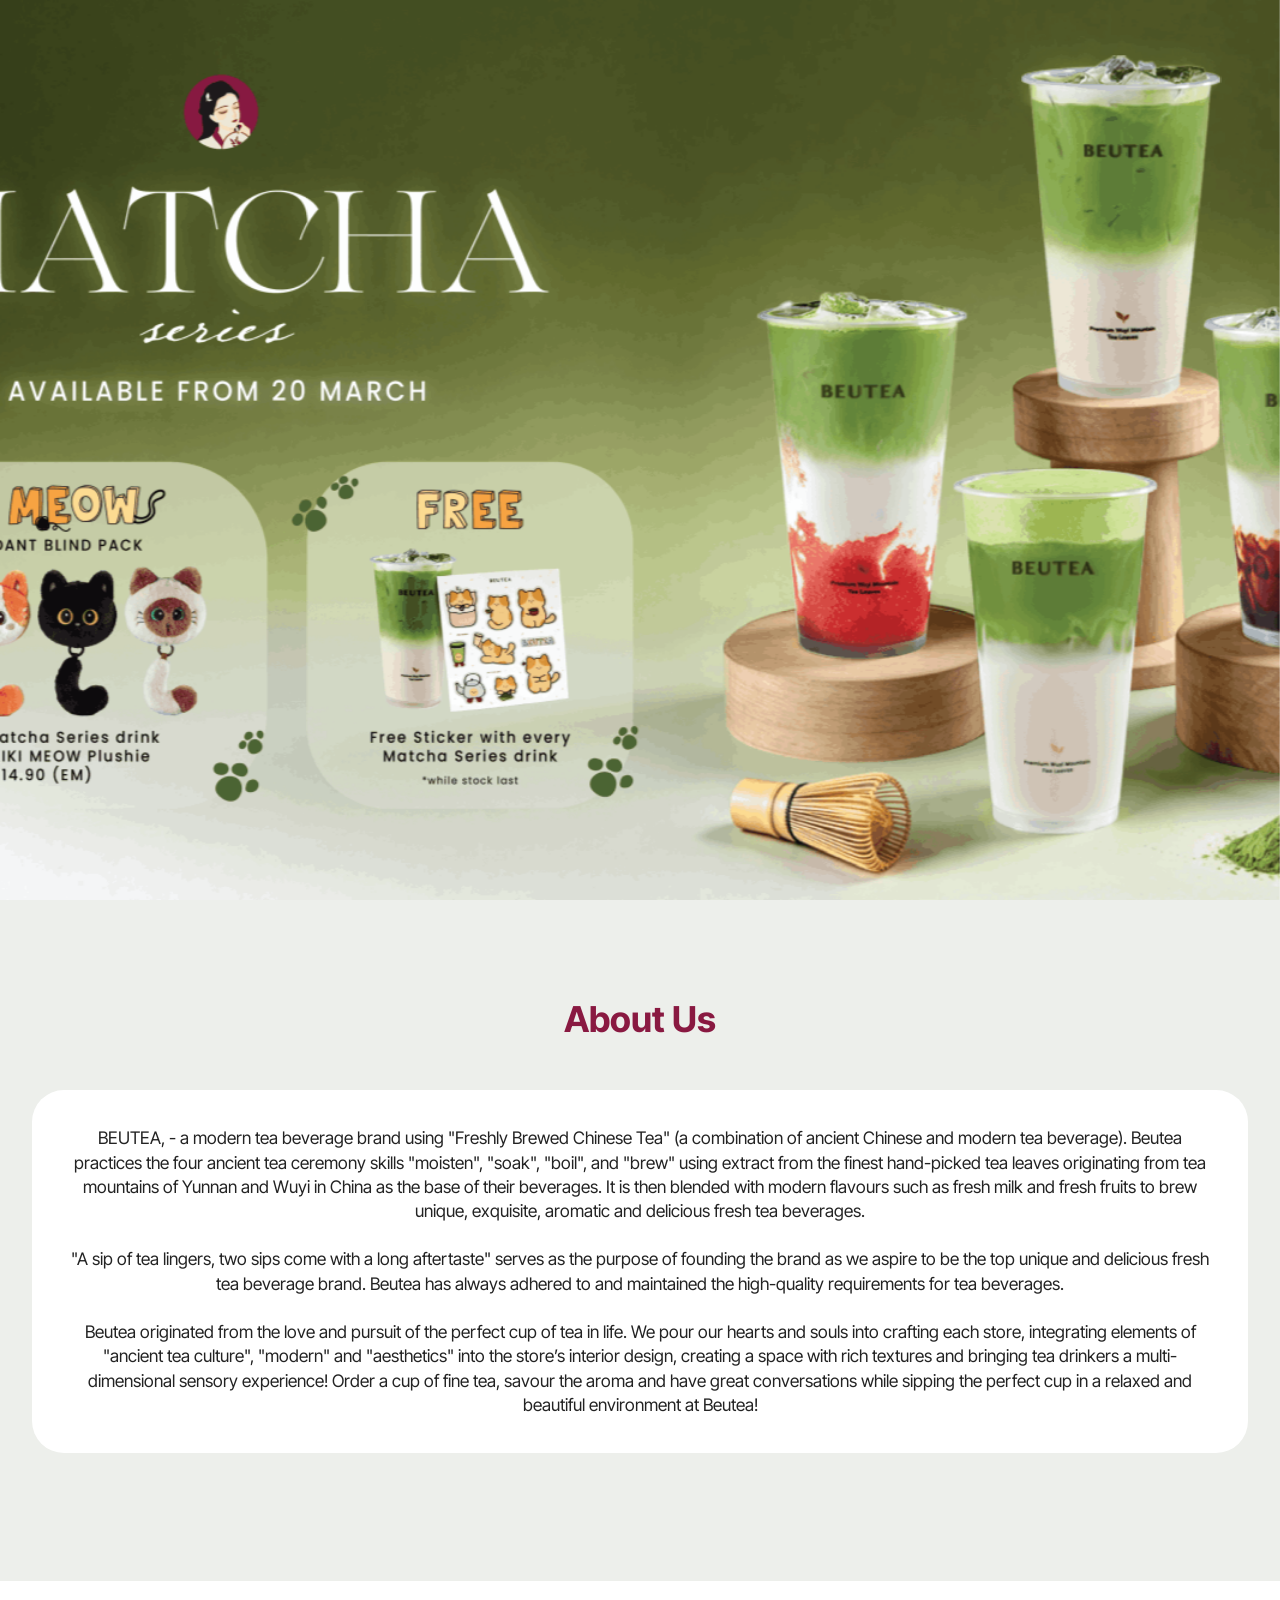
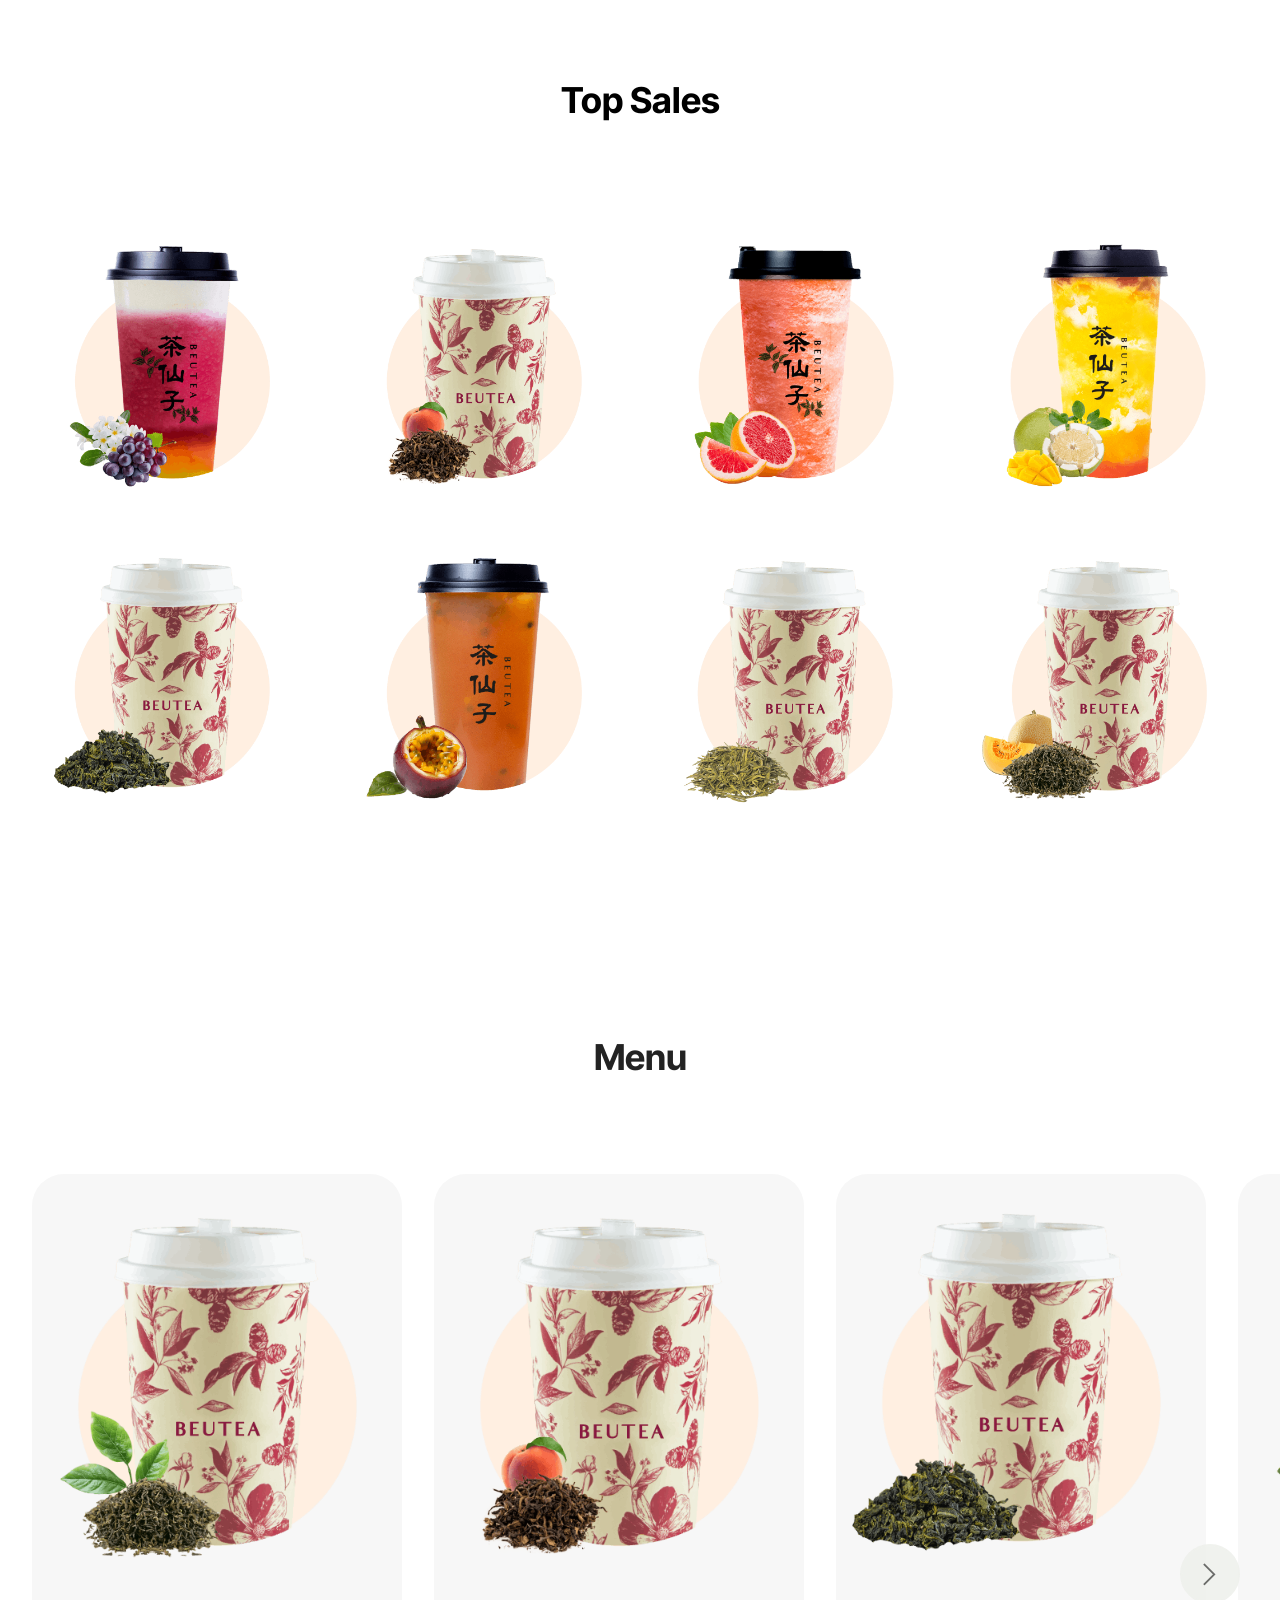
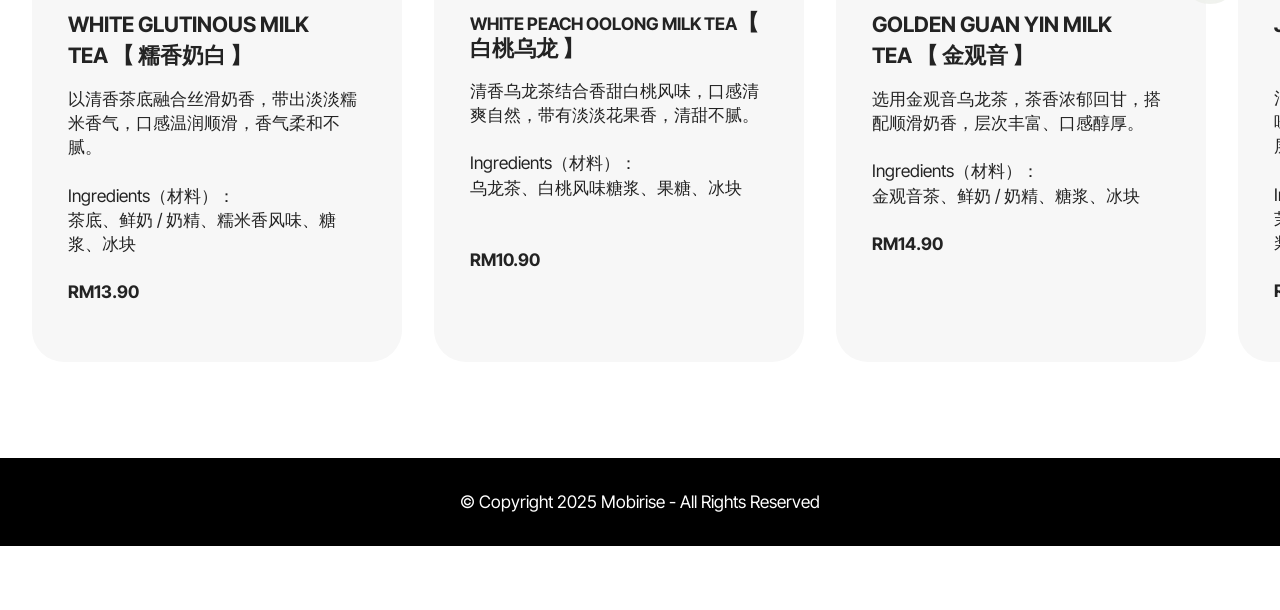
==== index.html @ d4582043 "create github pages" ====
<!DOCTYPE html>
<html  >
<head>
  <!-- Site made with Mobirise Website Builder v6.1.12, https://mobirise.com -->
  <meta charset="UTF-8">
  <meta http-equiv="X-UA-Compatible" content="IE=edge">
  <meta name="generator" content="Mobirise v6.1.12, mobirise.com">
  <meta name="viewport" content="width=device-width, initial-scale=1, minimum-scale=1">
  <link rel="shortcut icon" href="assets/images/logo5.png" type="image/x-icon">
  <meta name="description" content="">
  
  
  <title>About Us | Buetea Website</title>
  <link rel="stylesheet" href="assets/web/assets/mobirise-icons2/mobirise2.css">
  <link rel="stylesheet" href="assets/bootstrap/css/bootstrap.min.css">
  <link rel="stylesheet" href="assets/parallax/jarallax.css">
  <link rel="stylesheet" href="assets/animatecss/animate.css">
  <link rel="stylesheet" href="assets/theme/css/style.css">
  <link rel="preload" href="https://fonts.googleapis.com/css?family=Inter+Tight:100,200,300,400,500,600,700,800,900,100i,200i,300i,400i,500i,600i,700i,800i,900i&display=swap" as="style" onload="this.onload=null;this.rel='stylesheet'">
  <noscript><link rel="stylesheet" href="https://fonts.googleapis.com/css?family=Inter+Tight:100,200,300,400,500,600,700,800,900,100i,200i,300i,400i,500i,600i,700i,800i,900i&display=swap"></noscript>
  <link rel="preload" href="https://fonts.googleapis.com/css?family=Fjalla+One:400&display=swap" as="style" onload="this.onload=null;this.rel='stylesheet'">
  <noscript><link rel="stylesheet" href="https://fonts.googleapis.com/css?family=Fjalla+One:400&display=swap"></noscript>
  <link rel="preload" href="https://fonts.googleapis.com/css?family=Kalam:300,400,700&display=swap" as="style" onload="this.onload=null;this.rel='stylesheet'">
  <noscript><link rel="stylesheet" href="https://fonts.googleapis.com/css?family=Kalam:300,400,700&display=swap"></noscript>
  <link rel="preload" as="style" href="assets/mobirise/css/mbr-additional.css?v=HyM6ki"><link rel="stylesheet" href="assets/mobirise/css/mbr-additional.css?v=HyM6ki" type="text/css">

  
  
  
</head>
<body>
  
  <section data-bs-version="5.1" class="header16 cid-vg4WprtiuM mbr-fullscreen mbr-parallax-background" id="header17-2h">
  
  
  <div class="container-fluid">
    <div class="row">
      <div class="content-wrap col-12 col-md-12">
        
        
        
        
      </div>
    </div>
  </div>
</section>

<section data-bs-version="5.1" class="features5 cid-vg55JvuEtI" id="features05-2m">
  

  
  
  <div class="container">
    <div class="row mb-5 justify-content-center">
      <div class="col-12 content-head">
        <h3 class="mbr-section-title mbr-fonts-style align-center mb-0 display-2">
          <strong>About Us</strong></h3>
        
      </div>
    </div>
    <div class="row">
      
      
      <div class="item features-without-image col-12 col-md-6 col-lg-12 item-mb active">
        <div class="item-wrapper">
          <div class="card-box align-left">
            
            
            <p class="card-text mbr-fonts-style display-7">BEUTEA, - a modern tea beverage brand using "Freshly Brewed Chinese Tea" (a combination of ancient Chinese and modern tea beverage). Beutea practices the four ancient tea ceremony skills "moisten", "soak", "boil", and "brew" using extract from the finest hand-picked tea leaves originating from tea mountains of Yunnan and Wuyi in China as the base of their beverages. It is then blended with modern flavours such as fresh milk and fresh fruits to brew unique, exquisite, aromatic and delicious fresh tea beverages.<br>
<br>"A sip of tea lingers, two sips come with a long aftertaste" serves as the purpose of founding the brand as we aspire to be the top unique and delicious fresh tea beverage brand. Beutea has always adhered to and maintained the high-quality requirements for tea beverages.<br>
<br>Beutea originated from the love and pursuit of the perfect cup of tea in life. We pour our hearts and souls into crafting each store, integrating elements of "ancient tea culture", "modern" and "aesthetics" into the store’s interior design, creating a space with rich textures and bringing tea drinkers a multi-dimensional sensory experience! Order a cup of fine tea, savour the aroma and have great conversations while sipping the perfect cup in a relaxed and beautiful environment at Beutea!</p>

            
          </div>
        </div>
      </div>
    </div>
  </div>
</section>

<section data-bs-version="5.1" class="gallery3 cid-vfZ99VU3E0" id="gallery03-1x">
    
    
    <div class="container-fluid">
      <div class="row justify-content-center">
        <div class="col-12 content-head">
          <div class="mbr-section-head mb-5">
            <h4 class="mbr-section-title mbr-fonts-style align-center mb-0 display-2">
              <strong>Top Sales</strong><br><strong><br></strong></h4>
            
          </div>
        </div>
      </div>
      <div class="row">
        <div class="item features-image col-12 col-md-6 col-lg-3">
          <div class="item-wrapper">
            <div class="item-img">
              <img src="assets/images/buetea20e88c89e88e89e891a1e89084-500x500.png" alt="Mobirise Website Builder" title="" data-slide-to="0" data-bs-slide-to="0">
            </div>
            
          </div>
        </div>
        <div class="item features-image col-12 col-md-6 col-lg-3">
          <div class="item-wrapper">
            <div class="item-img">
              <img src="assets/images/buetea20e799bde6a183e4b98ce9be99-500x500.png" alt="Mobirise Website Builder" title="" data-slide-to="1" data-bs-slide-to="1">
            </div>
            
          </div>
        </div>
        <div class="item features-image col-12 col-md-6 col-lg-3">
          <div class="item-wrapper">
            <div class="item-img">
              <img src="assets/images/buetea20e4ba91e8beb9e7baa2e69f9a-500x500.png" alt="Mobirise Website Builder" title="" data-slide-to="2" data-bs-slide-to="2">
            </div>
            
          </div>
        </div><div class="item features-image col-12 col-md-6 col-lg-3">
          <div class="item-wrapper">
            <div class="item-img">
              <img src="assets/images/beutea20e69da8e69e9de79498e99cb2-500x500.png" alt="Mobirise Website Builder" title="" data-slide-to="3" data-bs-slide-to="3">
            </div>
            
          </div>
        </div>
        <div class="item features-image col-12 col-md-6 col-lg-3">
          <div class="item-wrapper">
            <div class="item-img">
              <img src="assets/images/buetea20e98791e8a782e99fb3-500x500.png" alt="Mobirise Website Builder" title="" data-slide-to="4" data-bs-slide-to="4">
            </div>
            
          </div>
        </div><div class="item features-image col-12 col-md-6 col-lg-3">
          <div class="item-wrapper">
            <div class="item-img">
              <img src="assets/images/beutea20e799bee9a699e9bd90e79c89-500x500.png" alt="Mobirise Website Builder" title="" data-slide-to="5" data-bs-slide-to="5">
            </div>
            
          </div>
        </div><div class="item features-image col-12 col-md-6 col-lg-3">
          <div class="item-wrapper">
            <div class="item-img">
              <img src="assets/images/beutea20e8a5bfe6b996e9be99e4ba95-500x500.png" alt="Mobirise Website Builder" title="" data-slide-to="6" data-bs-slide-to="6">
            </div>
            
          </div>
        </div><div class="item features-image col-12 col-md-6 col-lg-3">
          <div class="item-wrapper">
            <div class="item-img">
              <img src="assets/images/beutea20e89c9ce9a699e799bde6a183-500x500.png" alt="Mobirise Website Builder" title="" data-slide-to="7" data-bs-slide-to="7">
            </div>
            
          </div>
        </div>
      </div>
    </div>
  </section>

<section data-bs-version="5.1" class="features017 mbr-embla cid-vfZcekiTgg" id="features017-20">
	
	
	<div class="position-relative">
		<div class="container-fluid">
			<div class="row justify-content-center">
				<div class="col-12 content-head">
					<div class="mbr-section-head mb-5">
						<h4 class="mbr-section-title mbr-fonts-style align-center mb-0 display-2"><strong>Menu</strong><br><strong><br></strong></h4>
						
					</div>
				</div>
			</div>
		</div>

		<div class="embla" data-skip-snaps="true" data-align="center" data-contain-scroll="trimSnaps" data-auto-play-interval="5" data-draggable="true">
			<div class="embla__viewport container-fluid">
				<div class="embla__container">
					<div class="embla__slide slider-image item active" style="margin-left: 1rem; margin-right: 1rem;">
						<div class="slide-content">
							<div class="item-img">
								<div class="item-wrapper">
									<img src="assets/images/buetea20e7b3afe9a699e5a5b6e799bd-500x500.png" alt="Mobirise Website Builder" title="" data-slide-to="0" data-bs-slide-to="0">
								</div>
							</div>
							<div class="item-content">
								<h5 class="item-title mbr-fonts-style display-5"><strong>WHITE GLUTINOUS MILK TEA&nbsp;</strong><strong style="font-size: 1.4rem;">【 糯香奶白 】</strong></h5>
								
								<p class="mbr-text mbr-fonts-style mt-3 display-7">以清香茶底融合丝滑奶香，带出淡淡糯米香气，口感温润顺滑，香气柔和不腻。<br><br>Ingredients（材料）：<br>茶底、鲜奶 / 奶精、糯米香风味、糖浆、冰块<br><br><strong>RM13.90</strong></p>
							</div>

							
						</div>
					</div><div class="embla__slide slider-image item active" style="margin-left: 1rem; margin-right: 1rem;">
						<div class="slide-content">
							<div class="item-img">
								<div class="item-wrapper">
									<img src="assets/images/buetea20e799bde6a183e4b98ce9be99-500x500.png" alt="Mobirise Website Builder" title="" data-slide-to="1" data-bs-slide-to="1">
								</div>
							</div>
							<div class="item-content">
								<h5 class="item-title mbr-fonts-style display-7"><strong>WHITE PEACH OOLONG MILK TEA</strong><strong style="font-size: 1.4rem;">【 白桃乌龙 】</strong></h5>
								
								<p class="mbr-text mbr-fonts-style mt-3 display-7">清香乌龙茶结合香甜白桃风味，口感清爽自然，带有淡淡花果香，清甜不腻。<br><br>Ingredients（材料）：<br>乌龙茶、白桃风味糖浆、果糖、冰块<br><strong><br></strong><br><strong>RM10.90</strong></p>
							</div>

							
						</div>
					</div><div class="embla__slide slider-image item active" style="margin-left: 1rem; margin-right: 1rem;">
						<div class="slide-content">
							<div class="item-img">
								<div class="item-wrapper">
									<img src="assets/images/buetea20e98791e8a782e99fb3-500x500.png" alt="Mobirise Website Builder" title="" data-slide-to="2" data-bs-slide-to="2">
								</div>
							</div>
							<div class="item-content">
								<h5 class="item-title mbr-fonts-style display-5"><strong>GOLDEN GUAN YIN MILK TEA&nbsp;</strong><strong style="font-size: 1.4rem;">【 金观音 】</strong></h5>
								
								<p class="mbr-text mbr-fonts-style mt-3 display-7">选用金观音乌龙茶，茶香浓郁回甘，搭配顺滑奶香，层次丰富、口感醇厚。<br><br>Ingredients（材料）：<br>金观音茶、鲜奶 / 奶精、糖浆、冰块<br><br><strong>RM14.90</strong><br></p>
							</div>

							
						</div>
					</div>
					<div class="embla__slide slider-image item" style="margin-left: 1rem; margin-right: 1rem;">
						<div class="slide-content">
							<div class="item-img">
								<div class="item-wrapper">
									<img src="assets/images/buetea20e88c89e88e89e891a1e89084-500x500.png" alt="Mobirise Website Builder" title="" data-slide-to="3" data-bs-slide-to="3">
								</div>
							</div>
							<div class="item-content">
								<h5 class="item-title mbr-fonts-style display-5"><strong>JASMINE GRAPE TEA
</strong><div><strong>【 茉莉葡萄 】</strong></div></h5>
								
								<p class="mbr-text mbr-fonts-style mt-3 display-7">清香茉莉花茶为基底，融合鲜甜葡萄风味，花香与果香交织，口感清新多汁，层次轻盈。<br><br>Ingredients（材料）：<br>茉莉花茶、葡萄风味 / 葡萄果肉、糖浆、冰块<br><br><strong>RM17.90</strong></p>
							</div>
							
						</div>
					</div>
					<div class="embla__slide slider-image item" style="margin-left: 1rem; margin-right: 1rem;">
						<div class="slide-content">
							<div class="item-img">
								<div class="item-wrapper">
									<img src="assets/images/buetea20e4ba91e8beb9e7baa2e69f9a-500x500.png" alt="Mobirise Website Builder" title="" data-slide-to="4" data-bs-slide-to="4">
								</div>
							</div>
							<div class="item-content">
								<h5 class="item-title mbr-fonts-style display-5"><strong>FRESH GRAPEFRUIT TEA
</strong><div><strong>【 云边红柚 】</strong></div></h5>
								
								<p class="mbr-text mbr-fonts-style mt-3 display-7">以清爽茶底搭配微酸甘甜的红柚风味，带出自然果香与淡雅茶韵，清新解腻，口感轻盈。<br><br>Ingredients（材料）：<br>茶底、红柚果肉 / 红柚酱、糖浆、冰块<br><br><strong>RM15.90</strong></p>
							</div>
							
						</div>
					</div>
					<div class="embla__slide slider-image item" style="margin-left: 1rem; margin-right: 1rem;">
						<div class="slide-content">
							<div class="item-img">
								<div class="item-wrapper">
									<img src="assets/images/buetea20e6a3aee69e97e6a999e9a699-500x500.png" alt="Mobirise Website Builder" title="" data-slide-to="5" data-bs-slide-to="5">
								</div>
							</div>
							<div class="item-content">
								<h5 class="item-title mbr-fonts-style display-5"><strong>FRESH ORANGE TEA
</strong><div><strong>【 森林撜香 】</strong></div></h5>
								
								<p class="mbr-text mbr-fonts-style mt-3 display-7">清新茶底融入香甜橙子风味，散发自然果香，口感清爽明亮，如置身果香森林般轻快。<br><br>Ingredients（材料）：<br>茶底、橙子风味 / 橙汁、糖浆、冰块<br><br><strong>RM15.90</strong></p>
							</div>
							
						</div>
					</div>
					<div class="embla__slide slider-image item" style="margin-left: 1rem; margin-right: 1rem;">
						<div class="slide-content">
							<div class="item-img">
								<div class="item-wrapper">
									<img src="assets/images/buetea20e88a9de88a9de8a5bfe7939c-500x500.png" alt="Mobirise Website Builder" title="" data-slide-to="6" data-bs-slide-to="6">
								</div>
							</div>
							<div class="item-content">
								<h5 class="item-title mbr-fonts-style display-5"><strong>FRESH WATERMELON TEA
</strong><div><strong>【 芝芝西瓜 】</strong></div></h5>
								
								<p class="mbr-text mbr-fonts-style mt-3 display-7">清甜西瓜果香融合绵密芝士奶盖，咸甜交织，清爽中带丝滑，层次丰富不腻。<br><br>Ingredients（材料）：<br>西瓜果汁、芝士奶盖、糖浆、冰块<br><br><strong>RM15.90</strong></p>
							</div>
							
						</div>
					</div>
					<div class="embla__slide slider-image item" style="margin-left: 1rem; margin-right: 1rem;">
						<div class="slide-content">
							<div class="item-img">
								<div class="item-wrapper">
									<img src="assets/images/buetea20e99baae4b990e88a92e88a92-500x500.png" alt="Mobirise Website Builder" title="" data-slide-to="7" data-bs-slide-to="7">
								</div>
							</div>
							<div class="item-content">
								<h5 class="item-title mbr-fonts-style display-5"><strong>FRESH MANGO MILKSHAKE
</strong><div><strong>【 雪乐芒芒 】</strong></div></h5>
								
								<p class="mbr-text mbr-fonts-style mt-3 display-7">香甜芒果风味搭配细腻冰沙口感，清凉顺滑，带来如雪般轻盈的夏日体验。<br><br>Ingredients（材料）：<br>芒果果泥 / 果汁、冰沙、糖浆<br><br><strong>RM17.90</strong></p>
							</div>
							
						</div>
					</div><div class="embla__slide slider-image item" style="margin-left: 1rem; margin-right: 1rem;">
						<div class="slide-content">
							<div class="item-img">
								<div class="item-wrapper">
									<img src="assets/images/buetea20e88ab1e69e9ce5b1b1efbc88700mlefbc89-500x500.png" alt="Mobirise Website Builder" title="" data-slide-to="8" data-bs-slide-to="8">
								</div>
							</div>
							<div class="item-content">
								<h5 class="item-title mbr-fonts-style display-5"><div><strong>FRESH TROPICAL FRUIT TEA (700ml)</strong></div><div><strong style="font-size: 1.4rem;">【 花果山 (700ml) 】</strong></div></h5>
								
								<p class="mbr-text mbr-fonts-style mt-3 display-7">多种热带水果风味融合，酸甜清爽，果香层层绽放，大杯更满足。<br><br>Ingredients（材料）：<br>综合水果（如橙、凤梨、百香果等）、茶底、糖浆、冰块<br><strong><br>RM16.90</strong></p>
							</div>
							
						</div>
					</div>
					<div class="embla__slide slider-image item" style="margin-left: 1rem; margin-right: 1rem;">
						<div class="slide-content">
							<div class="item-img">
								<div class="item-wrapper">
									<img src="assets/images/buetea20e6b885e7b3a5-500x500.png" alt="Mobirise Website Builder" title="" data-slide-to="9" data-bs-slide-to="9">
								</div>
							</div>
							<div class="item-content">
								<h5 class="item-title mbr-fonts-style display-5"><strong>GLUTINOUS OOLONG COLD BREW
</strong><div><strong>【 清糯 】</strong></div></h5>
								
								<p class="mbr-text mbr-fonts-style mt-3 display-7">淡雅茶香融合柔和糯米香气，口感清爽顺口，温润不腻，简单却耐喝。<br><br>Ingredients（材料）：<br>茶底、糯米香风味、糖浆、冰块<br><br><strong>RM15.90</strong></p>
							</div>
							
						</div>
					</div>
					<div class="embla__slide slider-image item" style="margin-left: 1rem; margin-right: 1rem;">
					<div class="slide-content">
						<div class="item-img">
							<div class="item-wrapper">
								<img src="assets/images/buetea20e98791e8a782e99fb3e88a9de5a3abe5a5b6e79b96-500x500.png" alt="Mobirise Website Builder" title="" data-slide-to="10" data-bs-slide-to="10">
							</div>
						</div>
						<div class="item-content">
							<h5 class="item-title mbr-fonts-style display-5"><strong>GOLDEN GUAN YIN TEA TEA MACCHIATO
</strong><div><strong>【 金观音芝士奶盖 】</strong></div></h5>
							
							<p class="mbr-text mbr-fonts-style mt-3 display-7">金观音茶底散发花香回甘，搭配绵密芝士奶盖，咸香与茶香平衡，层次丰富。<br><br>Ingredients（材料）：<br>金观音茶、芝士奶盖、糖浆、冰块<br><br><strong>RM15.90</strong></p>
						</div>
						
					</div>
					</div><div class="embla__slide slider-image item" style="margin-left: 1rem; margin-right: 1rem;">
					<div class="slide-content">
						<div class="item-img">
							<div class="item-wrapper">
								<img src="assets/images/buetea20e799bde6a183e9a699e88a9de5a3abe5a5b6e79b96-500x500.png" alt="Mobirise Website Builder" title="" data-slide-to="11" data-bs-slide-to="11">
							</div>
						</div>
						<div class="item-content">
							<h5 class="item-title mbr-fonts-style display-5"><strong>WHITE PEACH TEA TEA MACCHIATO
</strong><div><strong>【 白挑香芝士奶盖 】</strong></div></h5>
							
							<p class="mbr-text mbr-fonts-style mt-3 display-7">清新白桃果香结合顺滑茶底，顶部覆上浓郁芝士奶盖，甜中带咸，口感细腻。<br><br>Ingredients（材料）：<br>白桃风味、茶底、芝士奶盖、糖浆、冰块<br><br><strong>RM15.90</strong></p>
						</div>
						
					</div>
					</div>
				</div>
			</div>
			<button class="embla__button embla__button--prev">
				<span class="mobi-mbri mobi-mbri-arrow-prev mbr-iconfont" aria-hidden="true"></span>
				<span class="sr-only visually-hidden visually-hidden visually-hidden">Previous</span>
			</button>
			<button class="embla__button embla__button--next">
				<span class="mobi-mbri mobi-mbri-arrow-next mbr-iconfont" aria-hidden="true"></span>
				<span class="sr-only visually-hidden visually-hidden visually-hidden">Next</span>
			</button>
		</div>
	</div>
</section>

<section data-bs-version="5.1" class="footer4 cid-vgcTEPQ5TO" once="footers" id="footer04-3q">

    

    

    <div class="container">
        <div class="media-container-row align-center mbr-white">
            <div class="col-12">
                <p class="mbr-text mb-0 mbr-fonts-style display-7">
                    © Copyright 2025 Mobirise - All Rights Reserved
                </p>
            </div>
        </div>
    </div>
</section><section class="display-7" style="padding: 0;align-items: center;justify-content: center;flex-wrap: wrap;    align-content: center;display: flex;position: relative;height: 4rem;"><a href="https://mobiri.se/4654943" style="flex: 1 1;height: 4rem;position: absolute;width: 100%;z-index: 1;"><img alt="" style="height: 4rem;" src="[data-uri]"></a><p style="margin: 0;text-align: center;" class="display-7">&#8204;</p><a style="z-index:1" href="https://mobirise.com/builder/ai-website-builder.html">Free AI Website Software</a></section><script src="assets/bootstrap/js/bootstrap.bundle.min.js"></script>  <script src="assets/parallax/jarallax.js"></script>  <script src="assets/smoothscroll/smooth-scroll.js"></script>  <script src="assets/ytplayer/index.js"></script>  <script src="assets/embla/embla.min.js"></script>  <script src="assets/embla/script.js"></script>  <script src="assets/theme/js/script.js"></script>  
  
  
 <div id="scrollToTop" class="scrollToTop mbr-arrow-up"><a style="text-align: center;"><i class="mbr-arrow-up-icon mbr-arrow-up-icon-cm cm-icon cm-icon-smallarrow-up"></i></a></div>
    <input name="animation" type="hidden">
  </body>
</html>
---- assets/web/assets/mobirise-icons2/mobirise2.css ----
@font-face {
  font-family: 'Moririse2';
  font-display: swap;
  src:  url('mobirise2.eot?f2bix4');
  src:  url('mobirise2.eot?f2bix4#iefix') format('embedded-opentype'),
    url('mobirise2.woff2?f2bix4') format('woff2'),
    url('mobirise2.woff?f2bix4') format('woff'),
    url('mobirise2.ttf?f2bix4') format('truetype'),
    url('mobirise2.svg?f2bix4#mobirise2') format('svg');
  font-weight: normal;
  font-style: normal;
}

[class^="mobi-"], [class*=" mobi-"] {
  /* use !important to prevent issues with browser extensions that change fonts */
  font-family: 'Moririse2' !important;
  speak: none;
  font-style: normal;
  font-weight: normal;
  font-variant: normal;
  text-transform: none;
  line-height: 1;

  /* Better Font Rendering =========== */
  -webkit-font-smoothing: antialiased;
  -moz-osx-font-smoothing: grayscale;
}

.mobi-mbri-add-submenu:before {
  content: "\e900";
}
.mobi-mbri-alert:before {
  content: "\e901";
}
.mobi-mbri-align-center:before {
  content: "\e902";
}
.mobi-mbri-align-justify:before {
  content: "\e903";
}
.mobi-mbri-align-left:before {
  content: "\e904";
}
.mobi-mbri-align-right:before {
  content: "\e905";
}
.mobi-mbri-android:before {
  content: "\e906";
}
.mobi-mbri-apple:before {
  content: "\e907";
}
.mobi-mbri-arrow-down:before {
  content: "\e908";
}
.mobi-mbri-arrow-next:before {
  content: "\e909";
}
.mobi-mbri-arrow-prev:before {
  content: "\e90a";
}
.mobi-mbri-arrow-up:before {
  content: "\e90b";
}
.mobi-mbri-bold:before {
  content: "\e90c";
}
.mobi-mbri-bookmark:before {
  content: "\e90d";
}
.mobi-mbri-bootstrap:before {
  content: "\e90e";
}
.mobi-mbri-briefcase:before {
  content: "\e90f";
}
.mobi-mbri-browse:before {
  content: "\e910";
}
.mobi-mbri-bulleted-list:before {
  content: "\e911";
}
.mobi-mbri-calendar:before {
  content: "\e912";
}
.mobi-mbri-camera:before {
  content: "\e913";
}
.mobi-mbri-cart-add:before {
  content: "\e914";
}
.mobi-mbri-cart-full:before {
  content: "\e915";
}
.mobi-mbri-cash:before {
  content: "\e916";
}
.mobi-mbri-change-style:before {
  content: "\e917";
}
.mobi-mbri-chat:before {
  content: "\e918";
}
.mobi-mbri-clock:before {
  content: "\e919";
}
.mobi-mbri-close:before {
  content: "\e91a";
}
.mobi-mbri-cloud:before {
  content: "\e91b";
}
.mobi-mbri-code:before {
  content: "\e91c";
}
.mobi-mbri-contact-form:before {
  content: "\e91d";
}
.mobi-mbri-credit-card:before {
  content: "\e91e";
}
.mobi-mbri-cursor-click:before {
  content: "\e91f";
}
.mobi-mbri-cust-feedback:before {
  content: "\e920";
}
.mobi-mbri-database:before {
  content: "\e921";
}
.mobi-mbri-delivery:before {
  content: "\e922";
}
.mobi-mbri-desktop:before {
  content: "\e923";
}
.mobi-mbri-devices:before {
  content: "\e924";
}
.mobi-mbri-down:before {
  content: "\e925";
}
.mobi-mbri-download-2:before {
  content: "\e926";
}
.mobi-mbri-download:before {
  content: "\e927";
}
.mobi-mbri-drag-n-drop-2:before {
  content: "\e928";
}
.mobi-mbri-drag-n-drop:before {
  content: "\e929";
}
.mobi-mbri-edit-2:before {
  content: "\e92a";
}
.mobi-mbri-edit:before {
  content: "\e92b";
}
.mobi-mbri-error:before {
  content: "\e92c";
}
.mobi-mbri-extension:before {
  content: "\e92d";
}
.mobi-mbri-features:before {
  content: "\e92e";
}
.mobi-mbri-file:before {
  content: "\e92f";
}
.mobi-mbri-flag:before {
  content: "\e930";
}
.mobi-mbri-folder:before {
  content: "\e931";
}
.mobi-mbri-gift:before {
  content: "\e932";
}
.mobi-mbri-github:before {
  content: "\e933";
}
.mobi-mbri-globe-2:before {
  content: "\e934";
}
.mobi-mbri-globe:before {
  content: "\e935";
}
.mobi-mbri-growing-chart:before {
  content: "\e936";
}
.mobi-mbri-hearth:before {
  content: "\e937";
}
.mobi-mbri-help:before {
  content: "\e938";
}
.mobi-mbri-home:before {
  content: "\e939";
}
.mobi-mbri-hot-cup:before {
  content: "\e93a";
}
.mobi-mbri-idea:before {
  content: "\e93b";
}
.mobi-mbri-image-gallery:before {
  content: "\e93c";
}
.mobi-mbri-image-slider:before {
  content: "\e93d";
}
.mobi-mbri-info:before {
  content: "\e93e";
}
.mobi-mbri-italic:before {
  content: "\e93f";
}
.mobi-mbri-key:before {
  content: "\e940";
}
.mobi-mbri-laptop:before {
  content: "\e941";
}
.mobi-mbri-layers:before {
  content: "\e942";
}
.mobi-mbri-left-right:before {
  content: "\e943";
}
.mobi-mbri-left:before {
  content: "\e944";
}
.mobi-mbri-letter:before {
  content: "\e945";
}
.mobi-mbri-like:before {
  content: "\e946";
}
.mobi-mbri-link:before {
  content: "\e947";
}
.mobi-mbri-lock:before {
  content: "\e948";
}
.mobi-mbri-login:before {
  content: "\e949";
}
.mobi-mbri-logout:before {
  content: "\e94a";
}
.mobi-mbri-magic-stick:before {
  content: "\e94b";
}
.mobi-mbri-map-pin:before {
  content: "\e94c";
}
.mobi-mbri-menu:before {
  content: "\e94d";
}
.mobi-mbri-mobile-2:before {
  content: "\e94e";
}
.mobi-mbri-mobile-horizontal:before {
  content: "\e94f";
}
.mobi-mbri-mobile:before {
  content: "\e950";
}
.mobi-mbri-mobirise:before {
  content: "\e951";
}
.mobi-mbri-more-horizontal:before {
  content: "\e952";
}
.mobi-mbri-more-vertical:before {
  content: "\e953";
}
.mobi-mbri-music:before {
  content: "\e954";
}
.mobi-mbri-new-file:before {
  content: "\e955";
}
.mobi-mbri-numbered-list:before {
  content: "\e956";
}
.mobi-mbri-opened-folder:before {
  content: "\e957";
}
.mobi-mbri-pages:before {
  content: "\e958";
}
.mobi-mbri-paper-plane:before {
  content: "\e959";
}
.mobi-mbri-paperclip:before {
  content: "\e95a";
}
.mobi-mbri-phone:before {
  content: "\e95b";
}
.mobi-mbri-photo:before {
  content: "\e95c";
}
.mobi-mbri-photos:before {
  content: "\e95d";
}
.mobi-mbri-pin:before {
  content: "\e95e";
}
.mobi-mbri-play:before {
  content: "\e95f";
}
.mobi-mbri-plus:before {
  content: "\e960";
}
.mobi-mbri-preview:before {
  content: "\e961";
}
.mobi-mbri-print:before {
  content: "\e962";
}
.mobi-mbri-protect:before {
  content: "\e963";
}
.mobi-mbri-question:before {
  content: "\e964";
}
.mobi-mbri-quote-left:before {
  content: "\e965";
}
.mobi-mbri-quote-right:before {
  content: "\e966";
}
.mobi-mbri-redo:before {
  content: "\e967";
}
.mobi-mbri-refresh:before {
  content: "\e968";
}
.mobi-mbri-responsive-2:before {
  content: "\e969";
}
.mobi-mbri-responsive:before {
  content: "\e96a";
}
.mobi-mbri-right:before {
  content: "\e96b";
}
.mobi-mbri-rocket:before {
  content: "\e96c";
}
.mobi-mbri-sad-face:before {
  content: "\e96d";
}
.mobi-mbri-sale:before {
  content: "\e96e";
}
.mobi-mbri-save:before {
  content: "\e96f";
}
.mobi-mbri-search:before {
  content: "\e970";
}
.mobi-mbri-setting-2:before {
  content: "\e971";
}
.mobi-mbri-setting-3:before {
  content: "\e972";
}
.mobi-mbri-setting:before {
  content: "\e973";
}
.mobi-mbri-share:before {
  content: "\e974";
}
.mobi-mbri-shopping-bag:before {
  content: "\e975";
}
.mobi-mbri-shopping-basket:before {
  content: "\e976";
}
.mobi-mbri-shopping-cart:before {
  content: "\e977";
}
.mobi-mbri-sites:before {
  content: "\e978";
}
.mobi-mbri-smile-face:before {
  content: "\e979";
}
.mobi-mbri-speed:before {
  content: "\e97a";
}
.mobi-mbri-star:before {
  content: "\e97b";
}
.mobi-mbri-success:before {
  content: "\e97c";
}
.mobi-mbri-sun:before {
  content: "\e97d";
}
.mobi-mbri-sun2:before {
  content: "\e97e";
}
.mobi-mbri-tablet-vertical:before {
  content: "\e97f";
}
.mobi-mbri-tablet:before {
  content: "\e980";
}
.mobi-mbri-target:before {
  content: "\e981";
}
.mobi-mbri-timer:before {
  content: "\e982";
}
.mobi-mbri-to-ftp:before {
  content: "\e983";
}
.mobi-mbri-to-local-drive:before {
  content: "\e984";
}
.mobi-mbri-touch-swipe:before {
  content: "\e985";
}
.mobi-mbri-touch:before {
  content: "\e986";
}
.mobi-mbri-trash:before {
  content: "\e987";
}
.mobi-mbri-underline:before {
  content: "\e988";
}
.mobi-mbri-undo:before {
  content: "\e989";
}
.mobi-mbri-unlink:before {
  content: "\e98a";
}
.mobi-mbri-unlock:before {
  content: "\e98b";
}
.mobi-mbri-up-down:before {
  content: "\e98c";
}
.mobi-mbri-up:before {
  content: "\e98d";
}
.mobi-mbri-update:before {
  content: "\e98e";
}
.mobi-mbri-upload-2:before {
  content: "\e98f";
}
.mobi-mbri-upload:before {
  content: "\e990";
}
.mobi-mbri-user-2:before {
  content: "\e991";
}
.mobi-mbri-user:before {
  content: "\e992";
}
.mobi-mbri-users:before {
  content: "\e993";
}
.mobi-mbri-video-play:before {
  content: "\e994";
}
.mobi-mbri-video:before {
  content: "\e995";
}
.mobi-mbri-watch:before {
  content: "\e996";
}
.mobi-mbri-website-theme-2:before {
  content: "\e997";
}
.mobi-mbri-website-theme:before {
  content: "\e998";
}
.mobi-mbri-wifi:before {
  content: "\e999";
}
.mobi-mbri-windows:before {
  content: "\e99a";
}
.mobi-mbri-zoom-in:before {
  content: "\e99b";
}
.mobi-mbri-zoom-out:before {
  content: "\e99c";
}
---- assets/parallax/jarallax.css ----
.jarallax {
    position: relative;
    z-index: 0;
}
.jarallax > .jarallax-img {
    position: absolute;
    object-fit: cover;
    /* support for plugin https://github.com/bfred-it/object-fit-images */
    font-family: 'object-fit: cover;';
    top: 0;
    left: 0;
    width: 100%;
    height: 100%;
    z-index: -1;
}
---- assets/theme/css/style.css ----
@charset "UTF-8";
section {
  background-color: #ffffff;
}

body {
  font-style: normal;
  line-height: 1.5;
  font-weight: 400;
  color: #232323;
  position: relative;
}

button {
  background-color: transparent;
  border-color: transparent;
}

.embla__button,
.carousel-control {
  background-color: #edefea !important;
  opacity: 0.8 !important;
  color: #464845 !important;
  border-color: #edefea !important;
}

.carousel .close,
.modalWindow .close {
  background-color: #edefea !important;
  color: #464845 !important;
  border-color: #edefea !important;
  opacity: 0.8 !important;
}

.carousel .close:hover,
.modalWindow .close:hover {
  opacity: 1 !important;
}

.carousel-indicators li {
  background-color: #edefea !important;
  border: 2px solid #464845 !important;
}

.carousel-indicators li:hover,
.carousel-indicators li:active {
  opacity: 0.8 !important;
}

.embla__button:hover,
.carousel-control:hover {
  background-color: #edefea !important;
  opacity: 1 !important;
}

.modalWindow-video-container {
  height: 80%;
}

section,
.container,
.container-fluid {
  position: relative;
  word-wrap: break-word;
}

a.mbr-iconfont:hover {
  text-decoration: none;
}

.article .lead p,
.article .lead ul,
.article .lead ol,
.article .lead pre,
.article .lead blockquote {
  margin-bottom: 0;
}

a {
  font-style: normal;
  font-weight: 400;
  cursor: pointer;
}
a, a:hover {
  text-decoration: none;
}

.mbr-section-title {
  font-style: normal;
  line-height: 1.3;
}

.mbr-section-subtitle {
  line-height: 1.3;
}

.mbr-text {
  font-style: normal;
  line-height: 1.7;
}

h1,
h2,
h3,
h4,
h5,
h6,
.display-1,
.display-2,
.display-4,
.display-5,
.display-7,
span,
p,
a {
  line-height: 1;
  word-break: break-word;
  word-wrap: break-word;
  font-weight: 400;
}

b,
strong {
  font-weight: bold;
}

input:-webkit-autofill, input:-webkit-autofill:hover, input:-webkit-autofill:focus, input:-webkit-autofill:active {
  transition-delay: 9999s;
  -webkit-transition-property: background-color, color;
  transition-property: background-color, color;
}

textarea[type=hidden] {
  display: none;
}

section {
  background-position: 50% 50%;
  background-repeat: no-repeat;
  background-size: cover;
}
section .mbr-background-video,
section .mbr-background-video-preview {
  position: absolute;
  bottom: 0;
  left: 0;
  right: 0;
  top: 0;
}

.hidden {
  visibility: hidden;
}

.mbr-z-index20 {
  z-index: 20;
}

/*! Base colors */
.mbr-white {
  color: #ffffff;
}

.mbr-black {
  color: #111111;
}

.mbr-bg-white {
  background-color: #ffffff;
}

.mbr-bg-black {
  background-color: #000000;
}

/*! Text-aligns */
.align-left {
  text-align: left;
}

.align-center {
  text-align: center;
}

.align-right {
  text-align: right;
}

/*! Font-weight  */
.mbr-light {
  font-weight: 300;
}

.mbr-regular {
  font-weight: 400;
}

.mbr-semibold {
  font-weight: 500;
}

.mbr-bold {
  font-weight: 700;
}

/*! Media  */
.media-content {
  flex-basis: 100%;
}

.media-container-row {
  display: flex;
  flex-direction: row;
  flex-wrap: wrap;
  justify-content: center;
  align-content: center;
  align-items: start;
}
.media-container-row .media-size-item {
  width: 400px;
}

.media-container-column {
  display: flex;
  flex-direction: column;
  flex-wrap: wrap;
  justify-content: center;
  align-content: center;
  align-items: stretch;
}
.media-container-column > * {
  width: 100%;
}

@media (min-width: 992px) {
  .media-container-row {
    flex-wrap: nowrap;
  }
}
figure {
  margin-bottom: 0;
  overflow: hidden;
}

figure[mbr-media-size] {
  transition: width 0.1s;
}

img,
iframe {
  display: block;
  width: 100%;
}

.card {
  background-color: transparent;
  border: none;
}

.card-box {
  width: 100%;
}

.card-img {
  text-align: center;
  flex-shrink: 0;
  -webkit-flex-shrink: 0;
}

.media {
  max-width: 100%;
  margin: 0 auto;
}

.mbr-figure {
  align-self: center;
}

.media-container > div {
  max-width: 100%;
}

.mbr-figure img,
.card-img img {
  width: 100%;
}

@media (max-width: 991px) {
  .media-size-item {
    width: auto !important;
  }
  .media {
    width: auto;
  }
  .mbr-figure {
    width: 100% !important;
  }
}
/*! Buttons */
.mbr-section-btn {
  margin-left: -0.6rem;
  margin-right: -0.6rem;
  font-size: 0;
}

.btn {
  font-weight: 600;
  border-width: 1px;
  font-style: normal;
  margin: 0.6rem 0.6rem;
  white-space: normal;
  transition: all 0.2s ease-in-out;
  display: inline-flex;
  align-items: center;
  justify-content: center;
  word-break: break-word;
}

.btn-sm {
  font-weight: 600;
  letter-spacing: 0px;
  transition: all 0.3s ease-in-out;
}

.btn-md {
  font-weight: 600;
  letter-spacing: 0px;
  transition: all 0.3s ease-in-out;
}

.btn-lg {
  font-weight: 600;
  letter-spacing: 0px;
  transition: all 0.3s ease-in-out;
}

.btn-form {
  margin: 0;
}
.btn-form:hover {
  cursor: pointer;
}

nav .mbr-section-btn {
  margin-left: 0rem;
  margin-right: 0rem;
}

/*! Btn icon margin */
.btn .mbr-iconfont,
.btn.btn-sm .mbr-iconfont {
  order: 1;
  cursor: pointer;
  margin-left: 0.5rem;
  vertical-align: sub;
}

.btn.btn-md .mbr-iconfont,
.btn.btn-md .mbr-iconfont {
  margin-left: 0.8rem;
}

.mbr-regular {
  font-weight: 400;
}

.mbr-semibold {
  font-weight: 500;
}

.mbr-bold {
  font-weight: 700;
}

[type=submit] {
  -webkit-appearance: none;
}

/*! Full-screen */
.mbr-fullscreen .mbr-overlay {
  min-height: 100vh;
}

.mbr-fullscreen {
  display: flex;
  display: -moz-flex;
  display: -ms-flex;
  display: -o-flex;
  align-items: center;
  min-height: 100vh;
  padding-top: 3rem;
  padding-bottom: 3rem;
}

/*! Map */
.map {
  height: 25rem;
  position: relative;
}
.map iframe {
  width: 100%;
  height: 100%;
}

/*! Scroll to top arrow */
.mbr-arrow-up {
  bottom: 25px;
  right: 90px;
  position: fixed;
  text-align: right;
  z-index: 5000;
  color: #ffffff;
  font-size: 22px;
}

.mbr-arrow-up a {
  background: rgba(0, 0, 0, 0.2);
  border-radius: 50%;
  color: #fff;
  display: inline-block;
  height: 60px;
  width: 60px;
  border: 2px solid #fff;
  outline-style: none !important;
  position: relative;
  text-decoration: none;
  transition: all 0.3s ease-in-out;
  cursor: pointer;
  text-align: center;
}
.mbr-arrow-up a:hover {
  background-color: rgba(0, 0, 0, 0.4);
}
.mbr-arrow-up a i {
  line-height: 60px;
}

.mbr-arrow-up-icon {
  display: block;
  color: #fff;
}

.mbr-arrow-up-icon::before {
  content: "›";
  display: inline-block;
  font-family: serif;
  font-size: 22px;
  line-height: 1;
  font-style: normal;
  position: relative;
  top: 6px;
  left: -4px;
  transform: rotate(-90deg);
}

/*! Arrow Down */
.mbr-arrow {
  position: absolute;
  bottom: 45px;
  left: 50%;
  width: 60px;
  height: 60px;
  cursor: pointer;
  background-color: rgba(80, 80, 80, 0.5);
  border-radius: 50%;
  transform: translateX(-50%);
}
@media (max-width: 767px) {
  .mbr-arrow {
    display: none;
  }
}
.mbr-arrow > a {
  display: inline-block;
  text-decoration: none;
  outline-style: none;
  animation: arrowdown 1.7s ease-in-out infinite;
  color: #ffffff;
}
.mbr-arrow > a > i {
  position: absolute;
  top: -2px;
  left: 15px;
  font-size: 2rem;
}

#scrollToTop a i::before {
  content: "";
  position: absolute;
  display: block;
  border-bottom: 2.5px solid #fff;
  border-left: 2.5px solid #fff;
  width: 27.8%;
  height: 27.8%;
  left: 50%;
  top: 51%;
  transform: translateY(-30%) translateX(-50%) rotate(135deg);
}

@keyframes arrowdown {
  0% {
    transform: translateY(0px);
  }
  50% {
    transform: translateY(-5px);
  }
  100% {
    transform: translateY(0px);
  }
}
@media (max-width: 500px) {
  .mbr-arrow-up {
    left: 0;
    right: 0;
    text-align: center;
  }
}
/*Gradients animation*/
@keyframes gradient-animation {
  from {
    background-position: 0% 100%;
    animation-timing-function: ease-in-out;
  }
  to {
    background-position: 100% 0%;
    animation-timing-function: ease-in-out;
  }
}
.bg-gradient {
  background-size: 200% 200%;
  animation: gradient-animation 5s infinite alternate;
  -webkit-animation: gradient-animation 5s infinite alternate;
}

.menu .navbar-brand {
  display: -webkit-flex;
}
.menu .navbar-brand span {
  display: flex;
  display: -webkit-flex;
}
.menu .navbar-brand .navbar-caption-wrap {
  display: -webkit-flex;
}
.menu .navbar-brand .navbar-logo img {
  display: -webkit-flex;
  width: auto;
}
@media (min-width: 768px) and (max-width: 991px) {
  .menu .navbar-toggleable-sm .navbar-nav {
    display: -ms-flexbox;
  }
}
@media (max-width: 991px) {
  .menu .navbar-collapse {
    max-height: 93.5vh;
  }
  .menu .navbar-collapse.show {
    overflow: auto;
  }
}
@media (min-width: 992px) {
  .menu .navbar-nav.nav-dropdown {
    display: -webkit-flex;
  }
  .menu .navbar-toggleable-sm .navbar-collapse {
    display: -webkit-flex !important;
  }
  .menu .collapsed .navbar-collapse {
    max-height: 93.5vh;
  }
  .menu .collapsed .navbar-collapse.show {
    overflow: auto;
  }
}
@media (max-width: 767px) {
  .menu .navbar-collapse {
    max-height: 80vh;
  }
}

.nav-link .mbr-iconfont {
  margin-right: 0.5rem;
}

.navbar {
  display: -webkit-flex;
  -webkit-flex-wrap: wrap;
  -webkit-align-items: center;
  -webkit-justify-content: space-between;
}

.navbar-collapse {
  -webkit-flex-basis: 100%;
  -webkit-flex-grow: 1;
  -webkit-align-items: center;
}

.nav-dropdown .link {
  padding: 0.667em 1.667em !important;
  margin: 0 !important;
}

.nav {
  display: -webkit-flex;
  -webkit-flex-wrap: wrap;
}

.row {
  display: -webkit-flex;
  -webkit-flex-wrap: wrap;
}

.justify-content-center {
  -webkit-justify-content: center;
}

.form-inline {
  display: -webkit-flex;
}

.card-wrapper {
  -webkit-flex: 1;
}

.carousel-control {
  z-index: 10;
  display: -webkit-flex;
}

.carousel-controls {
  display: -webkit-flex;
}

.media {
  display: -webkit-flex;
}

.form-group:focus {
  outline: none;
}

.jq-selectbox__select {
  padding: 7px 0;
  position: relative;
}

.jq-selectbox__dropdown {
  overflow: hidden;
  border-radius: 10px;
  position: absolute;
  top: 100%;
  left: 0 !important;
  width: 100% !important;
}

.jq-selectbox__trigger-arrow {
  right: 0;
  transform: translateY(-50%);
}

.jq-selectbox li {
  padding: 1.07em 0.5em;
}

input[type=range] {
  padding-left: 0 !important;
  padding-right: 0 !important;
}

.modal-dialog,
.modal-content {
  height: 100%;
}

.modal-dialog .carousel-inner {
  height: calc(100vh - 1.75rem);
}
@media (max-width: 575px) {
  .modal-dialog .carousel-inner {
    height: calc(100vh - 1rem);
  }
}

.carousel-item {
  text-align: center;
}

.carousel-item img {
  margin: auto;
}

.navbar-toggler {
  align-self: flex-start;
  padding: 0.25rem 0.75rem;
  font-size: 1.25rem;
  line-height: 1;
  background: transparent;
  border: 1px solid transparent;
  border-radius: 0.25rem;
}

.navbar-toggler:focus,
.navbar-toggler:hover {
  text-decoration: none;
  box-shadow: none;
}

.navbar-toggler-icon {
  display: inline-block;
  width: 1.5em;
  height: 1.5em;
  vertical-align: middle;
  content: "";
  background: no-repeat center center;
  background-size: 100% 100%;
}

.navbar-toggler-left {
  position: absolute;
  left: 1rem;
}

.navbar-toggler-right {
  position: absolute;
  right: 1rem;
}

.card-img {
  width: auto;
}

.menu .navbar.collapsed:not(.beta-menu) {
  flex-direction: column;
}

.carousel-item.active,
.carousel-item-next,
.carousel-item-prev {
  display: flex;
}

.note-air-layout .dropup .dropdown-menu,
.note-air-layout .navbar-fixed-bottom .dropdown .dropdown-menu {
  bottom: initial !important;
}

html,
body {
  height: auto;
  min-height: 100vh;
}

.dropup .dropdown-toggle::after {
  display: none;
}

.form-asterisk {
  font-family: initial;
  position: absolute;
  top: -2px;
  font-weight: normal;
}

.form-control-label {
  position: relative;
  cursor: pointer;
  margin-bottom: 0.357em;
  padding: 0;
}

.alert {
  color: #ffffff;
  border-radius: 0;
  border: 0;
  font-size: 1.1rem;
  line-height: 1.5;
  margin-bottom: 1.875rem;
  padding: 1.25rem;
  position: relative;
  text-align: center;
}
.alert.alert-form::after {
  background-color: inherit;
  bottom: -7px;
  content: "";
  display: block;
  height: 14px;
  left: 50%;
  margin-left: -7px;
  position: absolute;
  transform: rotate(45deg);
  width: 14px;
}

.form-control {
  background-color: #ffffff;
  background-clip: border-box;
  color: #232323;
  line-height: 1rem !important;
  height: auto;
  padding: 1.2rem 2rem;
  transition: border-color 0.25s ease 0s;
  border: 1px solid transparent !important;
  border-radius: 4px;
  box-shadow: rgba(0, 0, 0, 0.07) 0px 1px 1px 0px, rgba(0, 0, 0, 0.07) 0px 1px 3px 0px, rgba(0, 0, 0, 0.03) 0px 0px 0px 1px;
}
.form-active .form-control:invalid {
  border-color: red;
}

.row > * {
  padding-right: 1rem;
  padding-left: 1rem;
}

form .row {
  margin-left: -0.6rem;
  margin-right: -0.6rem;
}
form .row [class*=col] {
  padding-left: 0.6rem;
  padding-right: 0.6rem;
}

form .mbr-section-btn {
  padding-left: 0.6rem;
  padding-right: 0.6rem;
}

form .form-check-input {
  margin-top: 0.5;
}

textarea.form-control {
  line-height: 1.5rem !important;
}

.form-group {
  margin-bottom: 1.2rem;
}

.form-control,
form .btn {
  min-height: 48px;
}

.gdpr-block label span.textGDPR input[name=gdpr] {
  top: 7px;
}

.form-control:focus {
  box-shadow: none;
}

:focus {
  outline: none;
}

.mbr-overlay {
  background-color: #000;
  bottom: 0;
  left: 0;
  opacity: 0.5;
  position: absolute;
  right: 0;
  top: 0;
  z-index: 0;
  pointer-events: none;
}

blockquote {
  font-style: italic;
  padding: 3rem;
  font-size: 1.09rem;
  position: relative;
  border-left: 3px solid;
}

ul,
ol,
pre,
blockquote {
  margin-bottom: 2.3125rem;
}

.mt-4 {
  margin-top: 2rem !important;
}

.mb-4 {
  margin-bottom: 2rem !important;
}

.container,
.container-fluid {
  padding-left: 16px;
  padding-right: 16px;
}

.row {
  margin-left: -16px;
  margin-right: -16px;
}
.row > [class*=col] {
  padding-left: 16px;
  padding-right: 16px;
}

@media (min-width: 992px) {
  .container-fluid {
    padding-left: 32px;
    padding-right: 32px;
  }
}
@media (max-width: 991px) {
  .mbr-container {
    padding-left: 16px;
    padding-right: 16px;
  }
}
.app-video-wrapper > img {
  opacity: 1;
}

.app-video-wrapper {
  background: transparent;
}

.item {
  position: relative;
}

.dropdown-menu .dropdown-menu {
  left: 100%;
}

.dropdown-item + .dropdown-menu {
  display: none;
}

.dropdown-item:hover + .dropdown-menu,
.dropdown-menu:hover {
  display: block;
}

@media (min-aspect-ratio: 16/9) {
  .mbr-video-foreground {
    height: 300% !important;
    top: -100% !important;
  }
}
@media (max-aspect-ratio: 16/9) {
  .mbr-video-foreground {
    width: 300% !important;
    left: -100% !important;
  }
}.engine {
	position: absolute;
	text-indent: -2400px;
	text-align: center;
	padding: 0;
	top: 0;
	left: -2400px;
}
---- assets/mobirise/css/mbr-additional.css ----
.btn {
  border-width: 2px;
}
img,
.card-wrap,
.card-wrapper,
.video-wrapper,
.mbr-figure iframe,
.google-map iframe,
.slide-content,
.plan,
.card,
.item-wrapper,
.item-wrapper .mbr-overlay {
  border-radius: 2rem !important;
}
.video-wrapper {
  overflow: hidden;
}
body {
  font-family: Inter Tight;
}
.display-1 {
  font-family: 'Inter Tight', sans-serif;
  font-size: 7rem;
  line-height: 1;
}
.display-1 > .mbr-iconfont {
  font-size: 8.75rem;
}
.display-2 {
  font-family: 'Inter Tight', sans-serif;
  font-size: 2.5rem;
  line-height: 1;
}
.display-2 > .mbr-iconfont {
  font-size: 3.125rem;
}
.display-4 {
  font-family: 'Inter Tight', sans-serif;
  font-size: 1rem;
  line-height: 1.5;
}
.display-4 > .mbr-iconfont {
  font-size: 1.25rem;
}
.display-5 {
  font-family: 'Inter Tight', sans-serif;
  font-size: 1.4rem;
  line-height: 1.5;
}
.display-5 > .mbr-iconfont {
  font-size: 1.75rem;
}
.display-7 {
  font-family: 'Inter Tight', sans-serif;
  font-size: 1.1rem;
  line-height: 1.3;
}
.display-7 > .mbr-iconfont {
  font-size: 1.375rem;
}
/* ---- Fluid typography for mobile devices ---- */
/* 1.4 - font scale ratio ( bootstrap == 1.42857 ) */
/* 100vw - current viewport width */
/* (48 - 20)  48 == 48rem == 768px, 20 == 20rem == 320px(minimal supported viewport) */
/* 0.65 - min scale variable, may vary */
@media (max-width: 992px) {
  .display-1 {
    font-size: 5.6rem;
  }
}
@media (max-width: 768px) {
  .display-1 {
    font-size: 4.9rem;
    font-size: calc( 3.0999999999999996rem + (7 - 3.0999999999999996) * ((100vw - 20rem) / (48 - 20)));
    line-height: calc( 1.1 * (3.0999999999999996rem + (7 - 3.0999999999999996) * ((100vw - 20rem) / (48 - 20))));
  }
  .display-2 {
    font-size: 2rem;
    font-size: calc( 1.525rem + (2.5 - 1.525) * ((100vw - 20rem) / (48 - 20)));
    line-height: calc( 1.3 * (1.525rem + (2.5 - 1.525) * ((100vw - 20rem) / (48 - 20))));
  }
  .display-4 {
    font-size: 0.8rem;
    font-size: calc( 1rem + (1 - 1) * ((100vw - 20rem) / (48 - 20)));
    line-height: calc( 1.4 * (1rem + (1 - 1) * ((100vw - 20rem) / (48 - 20))));
  }
  .display-5 {
    font-size: 1.12rem;
    font-size: calc( 1.14rem + (1.4 - 1.14) * ((100vw - 20rem) / (48 - 20)));
    line-height: calc( 1.4 * (1.14rem + (1.4 - 1.14) * ((100vw - 20rem) / (48 - 20))));
  }
  .display-7 {
    font-size: 0.88rem;
    font-size: calc( 1.0350000000000001rem + (1.1 - 1.0350000000000001) * ((100vw - 20rem) / (48 - 20)));
    line-height: calc( 1.4 * (1.0350000000000001rem + (1.1 - 1.0350000000000001) * ((100vw - 20rem) / (48 - 20))));
  }
}
@media (min-width: 992px) and (max-width: 1400px) {
  .display-1 {
    font-size: 4.9rem;
    font-size: calc( 3.0999999999999996rem + (7 - 3.0999999999999996) * ((100vw - 62rem) / (87 - 62)));
    line-height: calc( 1.1 * (3.0999999999999996rem + (7 - 3.0999999999999996) * ((100vw - 62rem) / (87 - 62))));
  }
  .display-2 {
    font-size: 2rem;
    font-size: calc( 1.525rem + (2.5 - 1.525) * ((100vw - 62rem) / (87 - 62)));
    line-height: calc( 1.3 * (1.525rem + (2.5 - 1.525) * ((100vw - 62rem) / (87 - 62))));
  }
  .display-4 {
    font-size: 0.8rem;
    font-size: calc( 1rem + (1 - 1) * ((100vw - 62rem) / (87 - 62)));
    line-height: calc( 1.4 * (1rem + (1 - 1) * ((100vw - 62rem) / (87 - 62))));
  }
  .display-5 {
    font-size: 1.12rem;
    font-size: calc( 1.14rem + (1.4 - 1.14) * ((100vw - 62rem) / (87 - 62)));
    line-height: calc( 1.4 * (1.14rem + (1.4 - 1.14) * ((100vw - 62rem) / (87 - 62))));
  }
  .display-7 {
    font-size: 0.88rem;
    font-size: calc( 1.0350000000000001rem + (1.1 - 1.0350000000000001) * ((100vw - 62rem) / (87 - 62)));
    line-height: calc( 1.4 * (1.0350000000000001rem + (1.1 - 1.0350000000000001) * ((100vw - 62rem) / (87 - 62))));
  }
}
/* Buttons */
.btn {
  padding: 1.25rem 2rem;
  border-radius: 4px;
}
@media (max-width: 767px) {
  .btn {
    padding: 0.75rem 1.5rem;
  }
}
.btn-sm {
  padding: 0.6rem 1.2rem;
  border-radius: 4px;
}
.btn-md {
  padding: 0.6rem 1.2rem;
  border-radius: 4px;
}
.btn-lg {
  padding: 1.25rem 2rem;
  border-radius: 4px;
}
.bg-primary {
  background-color: #2b7a69 !important;
}
.bg-success {
  background-color: #3a341c !important;
}
.bg-info {
  background-color: #320707 !important;
}
.bg-warning {
  background-color: #a0e2e1 !important;
}
.bg-danger {
  background-color: #ffffff !important;
}
.btn-primary,
.btn-primary:active {
  background-color: #2b7a69 !important;
  border-color: #2b7a69 !important;
  color: #ffffff !important;
  box-shadow: none;
}
.btn-primary:hover,
.btn-primary:focus,
.btn-primary.focus,
.btn-primary.active {
  color: inherit;
  background-color: #38a089 !important;
  border-color: #38a089 !important;
  box-shadow: none;
}
.btn-primary.disabled,
.btn-primary:disabled {
  color: #ffffff !important;
  background-color: #38a089 !important;
  border-color: #38a089 !important;
}
.btn-secondary,
.btn-secondary:active {
  background-color: #ffd7ef !important;
  border-color: #ffd7ef !important;
  color: #d70081 !important;
  box-shadow: none;
}
.btn-secondary:hover,
.btn-secondary:focus,
.btn-secondary.focus,
.btn-secondary.active {
  color: inherit;
  background-color: #ffffff !important;
  border-color: #ffffff !important;
  box-shadow: none;
}
.btn-secondary.disabled,
.btn-secondary:disabled {
  color: #d70081 !important;
  background-color: #ffffff !important;
  border-color: #ffffff !important;
}
.btn-info,
.btn-info:active {
  background-color: #320707 !important;
  border-color: #320707 !important;
  color: #ffffff !important;
  box-shadow: none;
}
.btn-info:hover,
.btn-info:focus,
.btn-info.focus,
.btn-info.active {
  color: inherit;
  background-color: #5f0d0d !important;
  border-color: #5f0d0d !important;
  box-shadow: none;
}
.btn-info.disabled,
.btn-info:disabled {
  color: #ffffff !important;
  background-color: #5f0d0d !important;
  border-color: #5f0d0d !important;
}
.btn-success,
.btn-success:active {
  background-color: #3a341c !important;
  border-color: #3a341c !important;
  color: #ffffff !important;
  box-shadow: none;
}
.btn-success:hover,
.btn-success:focus,
.btn-success.focus,
.btn-success.active {
  color: inherit;
  background-color: #5c532d !important;
  border-color: #5c532d !important;
  box-shadow: none;
}
.btn-success.disabled,
.btn-success:disabled {
  color: #ffffff !important;
  background-color: #5c532d !important;
  border-color: #5c532d !important;
}
.btn-warning,
.btn-warning:active {
  background-color: #a0e2e1 !important;
  border-color: #a0e2e1 !important;
  color: #1f6463 !important;
  box-shadow: none;
}
.btn-warning:hover,
.btn-warning:focus,
.btn-warning.focus,
.btn-warning.active {
  color: inherit;
  background-color: #c7eeed !important;
  border-color: #c7eeed !important;
  box-shadow: none;
}
.btn-warning.disabled,
.btn-warning:disabled {
  color: #1f6463 !important;
  background-color: #c7eeed !important;
  border-color: #c7eeed !important;
}
.btn-danger,
.btn-danger:active {
  background-color: #ffffff !important;
  border-color: #ffffff !important;
  color: #808080 !important;
  box-shadow: none;
}
.btn-danger:hover,
.btn-danger:focus,
.btn-danger.focus,
.btn-danger.active {
  color: inherit;
  background-color: #ffffff !important;
  border-color: #ffffff !important;
  box-shadow: none;
}
.btn-danger.disabled,
.btn-danger:disabled {
  color: #808080 !important;
  background-color: #ffffff !important;
  border-color: #ffffff !important;
}
.btn-white,
.btn-white:active {
  background-color: #eff0ec !important;
  border-color: #eff0ec !important;
  color: #757b62 !important;
  box-shadow: none;
}
.btn-white:hover,
.btn-white:focus,
.btn-white.focus,
.btn-white.active {
  color: inherit;
  background-color: #ffffff !important;
  border-color: #ffffff !important;
  box-shadow: none;
}
.btn-white.disabled,
.btn-white:disabled {
  color: #757b62 !important;
  background-color: #ffffff !important;
  border-color: #ffffff !important;
}
.btn-black,
.btn-black:active {
  background-color: #232323 !important;
  border-color: #232323 !important;
  color: #ffffff !important;
  box-shadow: none;
}
.btn-black:hover,
.btn-black:focus,
.btn-black.focus,
.btn-black.active {
  color: inherit;
  background-color: #3d3d3d !important;
  border-color: #3d3d3d !important;
  box-shadow: none;
}
.btn-black.disabled,
.btn-black:disabled {
  color: #ffffff !important;
  background-color: #3d3d3d !important;
  border-color: #3d3d3d !important;
}
.btn-primary-outline,
.btn-primary-outline:active {
  background-color: transparent !important;
  border-color: #2b7a69;
  color: #2b7a69;
}
.btn-primary-outline:hover,
.btn-primary-outline:focus,
.btn-primary-outline.focus,
.btn-primary-outline.active {
  color: #143a32 !important;
  background-color: transparent !important;
  border-color: #143a32 !important;
  box-shadow: none !important;
}
.btn-primary-outline.disabled,
.btn-primary-outline:disabled {
  color: #ffffff !important;
  background-color: #2b7a69 !important;
  border-color: #2b7a69 !important;
}
.btn-secondary-outline,
.btn-secondary-outline:active {
  background-color: transparent !important;
  border-color: #ffd7ef;
  color: #ffd7ef;
}
.btn-secondary-outline:hover,
.btn-secondary-outline:focus,
.btn-secondary-outline.focus,
.btn-secondary-outline.active {
  color: #ff80cc !important;
  background-color: transparent !important;
  border-color: #ff80cc !important;
  box-shadow: none !important;
}
.btn-secondary-outline.disabled,
.btn-secondary-outline:disabled {
  color: #d70081 !important;
  background-color: #ffd7ef !important;
  border-color: #ffd7ef !important;
}
.btn-info-outline,
.btn-info-outline:active {
  background-color: transparent !important;
  border-color: #320707;
  color: #320707;
}
.btn-info-outline:hover,
.btn-info-outline:focus,
.btn-info-outline.focus,
.btn-info-outline.active {
  color: #000000 !important;
  background-color: transparent !important;
  border-color: #000000 !important;
  box-shadow: none !important;
}
.btn-info-outline.disabled,
.btn-info-outline:disabled {
  color: #ffffff !important;
  background-color: #320707 !important;
  border-color: #320707 !important;
}
.btn-success-outline,
.btn-success-outline:active {
  background-color: transparent !important;
  border-color: #3a341c;
  color: #3a341c;
}
.btn-success-outline:hover,
.btn-success-outline:focus,
.btn-success-outline.focus,
.btn-success-outline.active {
  color: #000000 !important;
  background-color: transparent !important;
  border-color: #000000 !important;
  box-shadow: none !important;
}
.btn-success-outline.disabled,
.btn-success-outline:disabled {
  color: #ffffff !important;
  background-color: #3a341c !important;
  border-color: #3a341c !important;
}
.btn-warning-outline,
.btn-warning-outline:active {
  background-color: transparent !important;
  border-color: #a0e2e1;
  color: #a0e2e1;
}
.btn-warning-outline:hover,
.btn-warning-outline:focus,
.btn-warning-outline.focus,
.btn-warning-outline.active {
  color: #5ececc !important;
  background-color: transparent !important;
  border-color: #5ececc !important;
  box-shadow: none !important;
}
.btn-warning-outline.disabled,
.btn-warning-outline:disabled {
  color: #1f6463 !important;
  background-color: #a0e2e1 !important;
  border-color: #a0e2e1 !important;
}
.btn-danger-outline,
.btn-danger-outline:active {
  background-color: transparent !important;
  border-color: #ffffff;
  color: #ffffff;
}
.btn-danger-outline:hover,
.btn-danger-outline:focus,
.btn-danger-outline.focus,
.btn-danger-outline.active {
  color: #d4d4d4 !important;
  background-color: transparent !important;
  border-color: #d4d4d4 !important;
  box-shadow: none !important;
}
.btn-danger-outline.disabled,
.btn-danger-outline:disabled {
  color: #808080 !important;
  background-color: #ffffff !important;
  border-color: #ffffff !important;
}
.btn-black-outline,
.btn-black-outline:active {
  background-color: transparent !important;
  border-color: #232323;
  color: #232323;
}
.btn-black-outline:hover,
.btn-black-outline:focus,
.btn-black-outline.focus,
.btn-black-outline.active {
  color: #000000 !important;
  background-color: transparent !important;
  border-color: #000000 !important;
  box-shadow: none !important;
}
.btn-black-outline.disabled,
.btn-black-outline:disabled {
  color: #ffffff !important;
  background-color: #232323 !important;
  border-color: #232323 !important;
}
.btn-white-outline,
.btn-white-outline:active {
  background-color: transparent !important;
  border-color: #fafafa;
  color: #fafafa;
}
.btn-white-outline:hover,
.btn-white-outline:focus,
.btn-white-outline.focus,
.btn-white-outline.active {
  color: #cfcfcf !important;
  background-color: transparent !important;
  border-color: #cfcfcf !important;
  box-shadow: none !important;
}
.btn-white-outline.disabled,
.btn-white-outline:disabled {
  color: #7a7a7a !important;
  background-color: #fafafa !important;
  border-color: #fafafa !important;
}
.text-primary {
  color: #2b7a69 !important;
}
.text-secondary {
  color: #ffd7ef !important;
}
.text-success {
  color: #3a341c !important;
}
.text-info {
  color: #320707 !important;
}
.text-warning {
  color: #a0e2e1 !important;
}
.text-danger {
  color: #ffffff !important;
}
.text-white {
  color: #fafafa !important;
}
.text-black {
  color: #232323 !important;
}
a.text-primary:hover,
a.text-primary:focus,
a.text-primary.active {
  color: #102f28 !important;
}
a.text-secondary:hover,
a.text-secondary:focus,
a.text-secondary.active {
  color: #ff71c6 !important;
}
a.text-success:hover,
a.text-success:focus,
a.text-success.active {
  color: #000000 !important;
}
a.text-info:hover,
a.text-info:focus,
a.text-info.active {
  color: #000000 !important;
}
a.text-warning:hover,
a.text-warning:focus,
a.text-warning.active {
  color: #52cac8 !important;
}
a.text-danger:hover,
a.text-danger:focus,
a.text-danger.active {
  color: #cccccc !important;
}
a.text-white:hover,
a.text-white:focus,
a.text-white.active {
  color: #c7c7c7 !important;
}
a.text-black:hover,
a.text-black:focus,
a.text-black.active {
  color: #000000 !important;
}
a[class*="text-"]:not(.nav-link):not(.dropdown-item):not([role]):not(.navbar-caption) {
  transition: 0.2s;
  position: relative;
  background-image: linear-gradient(currentColor 50%, currentColor 50%);
  background-size: 10000px 2px;
  background-repeat: no-repeat;
  background-position: 0 1.2em;
}
.nav-tabs .nav-link.active {
  color: #2b7a69;
}
.nav-tabs .nav-link:not(.active) {
  color: #232323;
}
.alert-success {
  background-color: #70c770;
}
.alert-info {
  background-color: #320707;
}
.alert-warning {
  background-color: #a0e2e1;
}
.alert-danger {
  background-color: #ffffff;
}
.mbr-section-btn .btn:not(.btn-form) {
  border-radius: 100px;
}
.mbr-gallery-filter li a {
  border-radius: 100px !important;
}
.mbr-gallery-filter li.active .btn {
  background-color: #2b7a69;
  border-color: #2b7a69;
  color: #ffffff;
}
.mbr-gallery-filter li.active .btn:focus {
  box-shadow: none;
}
.nav-tabs .nav-link {
  border-radius: 100px !important;
}
a,
a:hover {
  color: #2b7a69;
}
.mbr-plan-header.bg-primary .mbr-plan-subtitle,
.mbr-plan-header.bg-primary .mbr-plan-price-desc {
  color: #5ec6b0;
}
.mbr-plan-header.bg-success .mbr-plan-subtitle,
.mbr-plan-header.bg-success .mbr-plan-price-desc {
  color: #c0b27c;
}
.mbr-plan-header.bg-info .mbr-plan-subtitle,
.mbr-plan-header.bg-info .mbr-plan-price-desc {
  color: #f3abab;
}
.mbr-plan-header.bg-warning .mbr-plan-subtitle,
.mbr-plan-header.bg-warning .mbr-plan-price-desc {
  color: #ffffff;
}
.mbr-plan-header.bg-danger .mbr-plan-subtitle,
.mbr-plan-header.bg-danger .mbr-plan-price-desc {
  color: #ffffff;
}
/* Scroll to top button*/
#scrollToTop a {
  border-radius: 100px;
}
.form-control {
  font-family: 'Inter Tight', sans-serif;
  font-size: 1.1rem;
  line-height: 1.3;
  font-weight: 400;
  border-radius: 40px !important;
}
.form-control > .mbr-iconfont {
  font-size: 1.375rem;
}
.form-control:hover,
.form-control:focus {
  box-shadow: rgba(0, 0, 0, 0.07) 0px 1px 1px 0px, rgba(0, 0, 0, 0.07) 0px 1px 3px 0px, rgba(0, 0, 0, 0.03) 0px 0px 0px 1px;
  border-color: #2b7a69 !important;
}
.form-control:-webkit-input-placeholder {
  font-family: 'Inter Tight', sans-serif;
  font-size: 1.1rem;
  line-height: 1.3;
  font-weight: 400;
}
.form-control:-webkit-input-placeholder > .mbr-iconfont {
  font-size: 1.375rem;
}
blockquote {
  border-color: #2b7a69;
}
/* Forms */
.mbr-form .input-group-btn .btn {
  border-radius: 100px !important;
}
.mbr-form .input-group-btn .btn:hover {
  box-shadow: 0 10px 40px 0 rgba(0, 0, 0, 0.2);
}
.mbr-form .input-group-btn button[type="submit"] {
  border-radius: 100px !important;
  padding: 1rem 3rem;
}
.mbr-form .input-group-btn button[type="submit"]:hover {
  box-shadow: 0 10px 40px 0 rgba(0, 0, 0, 0.2);
}
.jq-selectbox li:hover,
.jq-selectbox li.selected {
  background-color: #2b7a69;
  color: #ffffff;
}
.jq-number__spin {
  transition: 0.25s ease;
}
.jq-number__spin:hover {
  border-color: #2b7a69;
}
.jq-selectbox .jq-selectbox__trigger-arrow,
.jq-number__spin.minus:after,
.jq-number__spin.plus:after {
  transition: 0.4s;
  border-top-color: #232323;
  border-bottom-color: #232323;
}
.jq-selectbox:hover .jq-selectbox__trigger-arrow,
.jq-number__spin.minus:hover:after,
.jq-number__spin.plus:hover:after {
  border-top-color: #2b7a69;
  border-bottom-color: #2b7a69;
}
.xdsoft_datetimepicker .xdsoft_calendar td.xdsoft_default,
.xdsoft_datetimepicker .xdsoft_calendar td.xdsoft_current,
.xdsoft_datetimepicker .xdsoft_timepicker .xdsoft_time_box > div > div.xdsoft_current {
  color: #ffffff !important;
  background-color: #2b7a69 !important;
  box-shadow: none !important;
}
.xdsoft_datetimepicker .xdsoft_calendar td:hover,
.xdsoft_datetimepicker .xdsoft_timepicker .xdsoft_time_box > div > div:hover {
  color: #000000 !important;
  background: #ffd7ef !important;
  box-shadow: none !important;
}
.lazy-bg {
  background-image: none !important;
}
.lazy-placeholder:not(section),
.lazy-none {
  display: block;
  position: relative;
  padding-bottom: 56.25%;
  width: 100%;
  height: auto;
}
iframe.lazy-placeholder,
.lazy-placeholder:after {
  content: '';
  position: absolute;
  width: 200px;
  height: 200px;
  background: transparent no-repeat center;
  background-size: contain;
  top: 50%;
  left: 50%;
  transform: translateX(-50%) translateY(-50%);
  background-image: url("data:image/svg+xml;charset=UTF-8,%3csvg width='32' height='32' viewBox='0 0 64 64' xmlns='http://www.w3.org/2000/svg' stroke='%232b7a69' %3e%3cg fill='none' fill-rule='evenodd'%3e%3cg transform='translate(16 16)' stroke-width='2'%3e%3ccircle stroke-opacity='.5' cx='16' cy='16' r='16'/%3e%3cpath d='M32 16c0-9.94-8.06-16-16-16'%3e%3canimateTransform attributeName='transform' type='rotate' from='0 16 16' to='360 16 16' dur='1s' repeatCount='indefinite'/%3e%3c/path%3e%3c/g%3e%3c/g%3e%3c/svg%3e");
}
section.lazy-placeholder:after {
  opacity: 0.5;
}
body {
  overflow-x: hidden;
}
a {
  transition: color 0.6s;
}
@media (max-width: 1400px) {
  .container {
    max-width: 100%;
  }
}
@media (max-width: 1400px) and (min-width: 768px) {
  .container {
    padding-left: 32px;
    padding-right: 32px;
  }
}
@media (max-width: 1400px) and (min-width: 768px) {
  .container-fluid {
    padding-left: 32px;
    padding-right: 32px;
  }
}
@media (max-width: 767px) {
  .container-fluid {
    padding-left: 16px;
    padding-right: 16px;
  }
}
*:focus-visible {
  outline: red solid 2px !important;
  outline-offset: 2px !important;
  transition: outline 0.2s ease-in-out;
}
.new-font {
  font-family: 'Fjalla One', sans-serif;
  font-size: 0.4rem;
  line-height: 1.5;
}
.new-font > .mbr-iconfont {
  font-size: 0.4rem;
}
.new-font-1 {
  font-family: 'Kalam', handwriting;
  font-size: 2rem;
  line-height: 1.5;
}
.new-font-1 > .mbr-iconfont {
  font-size: 2rem;
}
.cid-vg4WprtiuM {
  display: flex;
  background-image: url("../../../assets/images/beutea20e696b0e59381-2000x750.png");
}
.cid-vg4WprtiuM .mbr-overlay {
  background-color: #000000;
  opacity: 0.5;
}
@media (min-width: 768px) {
  .cid-vg4WprtiuM {
    align-items: flex-end;
  }
  .cid-vg4WprtiuM .row {
    justify-content: center;
  }
  .cid-vg4WprtiuM .content-wrap {
    padding: 1rem 3rem;
  }
}
@media (max-width: 991px) and (min-width: 768px) {
  .cid-vg4WprtiuM .content-wrap {
    min-width: 50%;
  }
}
@media (max-width: 767px) {
  .cid-vg4WprtiuM {
    -webkit-align-items: center;
    align-items: flex-end;
  }
  .cid-vg4WprtiuM .mbr-row {
    -webkit-justify-content: center;
    justify-content: center;
  }
  .cid-vg4WprtiuM .content-wrap {
    width: 100%;
  }
}
.cid-vg4WprtiuM .mbr-section-title,
.cid-vg4WprtiuM .mbr-section-subtitle {
  text-align: center;
}
.cid-vg4WprtiuM .mbr-text,
.cid-vg4WprtiuM .mbr-section-btn {
  text-align: center;
}
.cid-vg55JvuEtI {
  padding-top: 6rem;
  padding-bottom: 6rem;
  background-color: #edefeb;
}
.cid-vg55JvuEtI .mbr-fallback-image.disabled {
  display: none;
}
.cid-vg55JvuEtI .mbr-fallback-image {
  display: block;
  background-size: cover;
  background-position: center center;
  width: 100%;
  height: 100%;
  position: absolute;
  top: 0;
}
.cid-vg55JvuEtI .item-mb {
  margin-bottom: 2rem;
}
@media (max-width: 767px) {
  .cid-vg55JvuEtI .item-mb {
    margin-bottom: 1rem;
  }
}
.cid-vg55JvuEtI .item-wrapper {
  background: #ffffff;
  padding: 2.25rem;
  height: 100%;
  display: flex;
  flex-direction: column;
}
@media (min-width: 992px) and (max-width: 1200px) {
  .cid-vg55JvuEtI .item-wrapper {
    padding: 2rem 1.5rem;
    margin-bottom: 0rem;
  }
}
@media (max-width: 767px) {
  .cid-vg55JvuEtI .item-wrapper {
    padding: 2rem 1.5rem;
    margin-bottom: 1rem;
  }
}
.cid-vg55JvuEtI .mbr-iconfont {
  display: inline-flex;
  font-size: 3rem;
  color: #2e481a;
  margin-bottom: 1rem;
  width: 80px;
  justify-content: center;
  align-items: center;
  background: #9fe870;
  height: 80px;
  border-radius: 50%;
}
.cid-vg55JvuEtI .mbr-section-title {
  color: #891941;
}
.cid-vg55JvuEtI .mbr-section-subtitle {
  color: #000000;
}
.cid-vg55JvuEtI .card-box {
  display: flex;
  flex-direction: column;
  height: 100%;
}
.cid-vg55JvuEtI .card-box .item-footer {
  margin-top: auto;
}
.cid-vg55JvuEtI .content-head {
  max-width: 800px;
}
.cid-vg55JvuEtI .card-text,
.cid-vg55JvuEtI .item .mbr-section-btn {
  text-align: center;
}
.cid-vfZ99VU3E0 {
  padding-top: 6rem;
  padding-bottom: 6rem;
  background-color: #ffffff;
}
.cid-vfZ99VU3E0 h6 {
  line-height: 1.2;
}
.cid-vfZ99VU3E0 img,
.cid-vfZ99VU3E0 .item-img {
  width: 100%;
  height: 100%;
}
.cid-vfZ99VU3E0 .item:focus,
.cid-vfZ99VU3E0 span:focus {
  outline: none;
}
.cid-vfZ99VU3E0 .item-wrapper {
  position: relative;
  display: flex;
  flex-flow: column nowrap;
  margin-bottom: 2rem;
}
.cid-vfZ99VU3E0 .mbr-section-btn {
  margin-top: auto !important;
  text-align: center;
}
.cid-vfZ99VU3E0 .mbr-section-title {
  color: #000000;
}
.cid-vfZ99VU3E0 .mbr-text,
.cid-vfZ99VU3E0 .mbr-section-btn {
  color: #000000;
}
.cid-vfZ99VU3E0 .item-title {
  color: #000000;
  text-align: center;
}
.cid-vfZ99VU3E0 .item-subtitle {
  color: #000000;
  text-align: center;
}
.cid-vfZ99VU3E0 .item-text {
  color: #000000;
  text-align: center;
}
.cid-vfZ99VU3E0 .content-head {
  max-width: 800px;
}
@media (max-width: 767px) {
  .cid-vfZ99VU3E0 .item-wrapper {
    margin-bottom: 1rem;
  }
}
.cid-vfZcekiTgg {
  padding-top: 6rem;
  padding-bottom: 6rem;
  background-color: #ffffff;
}
.cid-vfZcekiTgg img,
.cid-vfZcekiTgg .item-img {
  width: 100%;
  height: 100%;
  height: 400px;
  object-fit: cover;
}
@media (max-width: 767px) {
  .cid-vfZcekiTgg img,
  .cid-vfZcekiTgg .item-img {
    max-height: 300px;
  }
}
.cid-vfZcekiTgg .item:focus,
.cid-vfZcekiTgg span:focus {
  outline: none;
}
.cid-vfZcekiTgg .item-wrapper {
  position: relative;
}
.cid-vfZcekiTgg .slide-content {
  position: relative;
  border-radius: 4px;
  background: #f7f7f7;
  height: 100%;
  display: flex;
  overflow: hidden;
  flex-flow: column nowrap;
}
.cid-vfZcekiTgg .slide-content .item-content {
  padding: 2.25rem;
}
@media (min-width: 992px) and (max-width: 1200px) {
  .cid-vfZcekiTgg .slide-content .item-content {
    padding: 1.5rem;
  }
}
@media (max-width: 767px) {
  .cid-vfZcekiTgg .slide-content .item-content {
    padding: 1.5rem;
  }
}
.cid-vfZcekiTgg .mbr-section-btn {
  margin-top: auto !important;
}
.cid-vfZcekiTgg .mbr-section-title {
  color: #232323;
}
.cid-vfZcekiTgg .mbr-text,
.cid-vfZcekiTgg .mbr-section-btn {
  text-align: left;
}
.cid-vfZcekiTgg .item-title {
  text-align: left;
}
.cid-vfZcekiTgg .item-subtitle {
  text-align: left;
  color: #bbbbbb;
}
.cid-vfZcekiTgg .embla__slide {
  display: flex;
  justify-content: center;
  position: relative;
  min-width: 370px;
  max-width: 370px;
}
@media (max-width: 768px) {
  .cid-vfZcekiTgg .embla__slide {
    min-width: 85%;
    max-width: initial;
  }
}
.cid-vfZcekiTgg .embla__button--next,
.cid-vfZcekiTgg .embla__button--prev {
  display: flex;
}
.cid-vfZcekiTgg .embla__button {
  top: 50%;
  width: 60px;
  height: 60px;
  margin-top: -1.5rem;
  font-size: 22px;
  background-color: rgba(0, 0, 0, 0.5);
  color: #fff;
  border: 2px solid #fff;
  border-radius: 50%;
  transition: all 0.3s;
  position: absolute;
  display: flex;
  justify-content: center;
  align-items: center;
}
@media (max-width: 768px) {
  .cid-vfZcekiTgg .embla__button {
    display: none;
  }
}
.cid-vfZcekiTgg .embla__button:disabled {
  cursor: default;
  display: none;
}
.cid-vfZcekiTgg .embla__button:hover {
  background: #000;
  color: rgba(255, 255, 255, 0.5);
}
.cid-vfZcekiTgg .embla__button.embla__button--prev {
  left: 0;
  margin-left: 2.5rem;
}
.cid-vfZcekiTgg .embla__button.embla__button--next {
  right: 0;
  margin-right: 2.5rem;
}
@media (max-width: 767px) {
  .cid-vfZcekiTgg .embla__button {
    top: auto;
  }
}
.cid-vfZcekiTgg .embla {
  position: relative;
  width: 100%;
}
.cid-vfZcekiTgg .embla__viewport {
  overflow: hidden;
  width: 100%;
}
.cid-vfZcekiTgg .embla__viewport.is-draggable {
  cursor: grab;
}
.cid-vfZcekiTgg .embla__viewport.is-dragging {
  cursor: grabbing;
}
.cid-vfZcekiTgg .embla__container {
  display: flex;
  user-select: none;
  -webkit-touch-callout: none;
  -khtml-user-select: none;
  -webkit-tap-highlight-color: transparent;
}
@media (max-width: 768px) {
  .cid-vfZcekiTgg .embla__container .embla__slide:first-child {
    margin-left: 2rem !important;
  }
  .cid-vfZcekiTgg .embla__container .embla__slide:last-child {
    margin-right: 2rem !important;
  }
}
.cid-vfZcekiTgg .content-head {
  max-width: 800px;
}
.cid-vgcTEPQ5TO {
  padding-top: 2rem;
  padding-bottom: 2rem;
  background-color: #000000;
  overflow: hidden;
}
.cid-vgamHoAdOl {
  display: flex;
  background-image: url("../../../assets/images/beutea20e696b0e59381-2000x750.png");
}
.cid-vgamHoAdOl .mbr-overlay {
  background-color: #000000;
  opacity: 0.5;
}
@media (min-width: 768px) {
  .cid-vgamHoAdOl {
    align-items: flex-end;
  }
  .cid-vgamHoAdOl .row {
    justify-content: center;
  }
  .cid-vgamHoAdOl .content-wrap {
    padding: 1rem 3rem;
  }
}
@media (max-width: 991px) and (min-width: 768px) {
  .cid-vgamHoAdOl .content-wrap {
    min-width: 50%;
  }
}
@media (max-width: 767px) {
  .cid-vgamHoAdOl {
    -webkit-align-items: center;
    align-items: flex-end;
  }
  .cid-vgamHoAdOl .mbr-row {
    -webkit-justify-content: center;
    justify-content: center;
  }
  .cid-vgamHoAdOl .content-wrap {
    width: 100%;
  }
}
.cid-vgamHoAdOl .mbr-section-title,
.cid-vgamHoAdOl .mbr-section-subtitle {
  text-align: center;
}
.cid-vgamHoAdOl .mbr-text,
.cid-vgamHoAdOl .mbr-section-btn {
  text-align: center;
}
.cid-vgamHoURDs {
  padding-top: 6rem;
  padding-bottom: 6rem;
  background-color: #edefeb;
}
.cid-vgamHoURDs .mbr-fallback-image.disabled {
  display: none;
}
.cid-vgamHoURDs .mbr-fallback-image {
  display: block;
  background-size: cover;
  background-position: center center;
  width: 100%;
  height: 100%;
  position: absolute;
  top: 0;
}
.cid-vgamHoURDs .item-mb {
  margin-bottom: 2rem;
}
@media (max-width: 767px) {
  .cid-vgamHoURDs .item-mb {
    margin-bottom: 1rem;
  }
}
.cid-vgamHoURDs .item-wrapper {
  background: #ffffff;
  padding: 2.25rem;
  height: 100%;
  display: flex;
  flex-direction: column;
}
@media (min-width: 992px) and (max-width: 1200px) {
  .cid-vgamHoURDs .item-wrapper {
    padding: 2rem 1.5rem;
    margin-bottom: 0rem;
  }
}
@media (max-width: 767px) {
  .cid-vgamHoURDs .item-wrapper {
    padding: 2rem 1.5rem;
    margin-bottom: 1rem;
  }
}
.cid-vgamHoURDs .mbr-iconfont {
  display: inline-flex;
  font-size: 3rem;
  color: #2e481a;
  margin-bottom: 1rem;
  width: 80px;
  justify-content: center;
  align-items: center;
  background: #9fe870;
  height: 80px;
  border-radius: 50%;
}
.cid-vgamHoURDs .mbr-section-title {
  color: #891941;
}
.cid-vgamHoURDs .mbr-section-subtitle {
  color: #000000;
}
.cid-vgamHoURDs .card-box {
  display: flex;
  flex-direction: column;
  height: 100%;
}
.cid-vgamHoURDs .card-box .item-footer {
  margin-top: auto;
}
.cid-vgamHoURDs .content-head {
  max-width: 800px;
}
.cid-vgamHoURDs .card-text,
.cid-vgamHoURDs .item .mbr-section-btn {
  text-align: center;
}
.cid-vgamHpfMRW {
  padding-top: 6rem;
  padding-bottom: 6rem;
  background-color: #ffffff;
}
.cid-vgamHpfMRW h6 {
  line-height: 1.2;
}
.cid-vgamHpfMRW img,
.cid-vgamHpfMRW .item-img {
  width: 100%;
  height: 100%;
}
.cid-vgamHpfMRW .item:focus,
.cid-vgamHpfMRW span:focus {
  outline: none;
}
.cid-vgamHpfMRW .item-wrapper {
  position: relative;
  display: flex;
  flex-flow: column nowrap;
  margin-bottom: 2rem;
}
.cid-vgamHpfMRW .mbr-section-btn {
  margin-top: auto !important;
  text-align: center;
}
.cid-vgamHpfMRW .mbr-section-title {
  color: #000000;
}
.cid-vgamHpfMRW .mbr-text,
.cid-vgamHpfMRW .mbr-section-btn {
  color: #000000;
}
.cid-vgamHpfMRW .item-title {
  color: #000000;
  text-align: center;
}
.cid-vgamHpfMRW .item-subtitle {
  color: #000000;
  text-align: center;
}
.cid-vgamHpfMRW .item-text {
  color: #000000;
  text-align: center;
}
.cid-vgamHpfMRW .content-head {
  max-width: 800px;
}
@media (max-width: 767px) {
  .cid-vgamHpfMRW .item-wrapper {
    margin-bottom: 1rem;
  }
}
.cid-vgamHpI8k0 {
  padding-top: 6rem;
  padding-bottom: 6rem;
  background-color: #ffffff;
}
.cid-vgamHpI8k0 img,
.cid-vgamHpI8k0 .item-img {
  width: 100%;
  height: 100%;
  height: 400px;
  object-fit: cover;
}
@media (max-width: 767px) {
  .cid-vgamHpI8k0 img,
  .cid-vgamHpI8k0 .item-img {
    max-height: 300px;
  }
}
.cid-vgamHpI8k0 .item:focus,
.cid-vgamHpI8k0 span:focus {
  outline: none;
}
.cid-vgamHpI8k0 .item-wrapper {
  position: relative;
}
.cid-vgamHpI8k0 .slide-content {
  position: relative;
  border-radius: 4px;
  background: #f7f7f7;
  height: 100%;
  display: flex;
  overflow: hidden;
  flex-flow: column nowrap;
}
.cid-vgamHpI8k0 .slide-content .item-content {
  padding: 2.25rem;
}
@media (min-width: 992px) and (max-width: 1200px) {
  .cid-vgamHpI8k0 .slide-content .item-content {
    padding: 1.5rem;
  }
}
@media (max-width: 767px) {
  .cid-vgamHpI8k0 .slide-content .item-content {
    padding: 1.5rem;
  }
}
.cid-vgamHpI8k0 .mbr-section-btn {
  margin-top: auto !important;
}
.cid-vgamHpI8k0 .mbr-section-title {
  color: #232323;
}
.cid-vgamHpI8k0 .mbr-text,
.cid-vgamHpI8k0 .mbr-section-btn {
  text-align: left;
}
.cid-vgamHpI8k0 .item-title {
  text-align: left;
}
.cid-vgamHpI8k0 .item-subtitle {
  text-align: left;
  color: #bbbbbb;
}
.cid-vgamHpI8k0 .embla__slide {
  display: flex;
  justify-content: center;
  position: relative;
  min-width: 370px;
  max-width: 370px;
}
@media (max-width: 768px) {
  .cid-vgamHpI8k0 .embla__slide {
    min-width: 85%;
    max-width: initial;
  }
}
.cid-vgamHpI8k0 .embla__button--next,
.cid-vgamHpI8k0 .embla__button--prev {
  display: flex;
}
.cid-vgamHpI8k0 .embla__button {
  top: 50%;
  width: 60px;
  height: 60px;
  margin-top: -1.5rem;
  font-size: 22px;
  background-color: rgba(0, 0, 0, 0.5);
  color: #fff;
  border: 2px solid #fff;
  border-radius: 50%;
  transition: all 0.3s;
  position: absolute;
  display: flex;
  justify-content: center;
  align-items: center;
}
@media (max-width: 768px) {
  .cid-vgamHpI8k0 .embla__button {
    display: none;
  }
}
.cid-vgamHpI8k0 .embla__button:disabled {
  cursor: default;
  display: none;
}
.cid-vgamHpI8k0 .embla__button:hover {
  background: #000;
  color: rgba(255, 255, 255, 0.5);
}
.cid-vgamHpI8k0 .embla__button.embla__button--prev {
  left: 0;
  margin-left: 2.5rem;
}
.cid-vgamHpI8k0 .embla__button.embla__button--next {
  right: 0;
  margin-right: 2.5rem;
}
@media (max-width: 767px) {
  .cid-vgamHpI8k0 .embla__button {
    top: auto;
  }
}
.cid-vgamHpI8k0 .embla {
  position: relative;
  width: 100%;
}
.cid-vgamHpI8k0 .embla__viewport {
  overflow: hidden;
  width: 100%;
}
.cid-vgamHpI8k0 .embla__viewport.is-draggable {
  cursor: grab;
}
.cid-vgamHpI8k0 .embla__viewport.is-dragging {
  cursor: grabbing;
}
.cid-vgamHpI8k0 .embla__container {
  display: flex;
  user-select: none;
  -webkit-touch-callout: none;
  -khtml-user-select: none;
  -webkit-tap-highlight-color: transparent;
}
@media (max-width: 768px) {
  .cid-vgamHpI8k0 .embla__container .embla__slide:first-child {
    margin-left: 2rem !important;
  }
  .cid-vgamHpI8k0 .embla__container .embla__slide:last-child {
    margin-right: 2rem !important;
  }
}
.cid-vgamHpI8k0 .content-head {
  max-width: 800px;
}
.cid-vgcTEPQ5TO {
  padding-top: 2rem;
  padding-bottom: 2rem;
  background-color: #000000;
  overflow: hidden;
}
.cid-vgb3TFsFdI {
  z-index: 1000;
  width: 100%;
  position: relative;
}
.cid-vgb3TFsFdI .dropdown-item:before {
  font-family: Moririse2 !important;
  content: "\e966";
  display: inline-block;
  width: 0;
  position: absolute;
  left: 1rem;
  top: 0.5rem;
  margin-right: 0.5rem;
  line-height: 1;
  font-size: inherit;
  vertical-align: middle;
  text-align: center;
  overflow: hidden;
  transform: scale(0, 1);
  transition: all 0.25s ease-in-out;
}
@media (max-width: 767px) {
  .cid-vgb3TFsFdI .navbar-toggler {
    transform: scale(0.8);
  }
}
.cid-vgb3TFsFdI .navbar-brand {
  flex-shrink: 0;
  align-items: center;
  margin-right: 0;
  padding: 10px 0;
  transition: all 0.3s;
  word-break: break-word;
  z-index: 1;
}
.cid-vgb3TFsFdI .navbar-brand img {
  max-width: 100%;
  max-height: 100%;
  border-radius: 0px !important;
}
.cid-vgb3TFsFdI .navbar-brand .navbar-caption {
  line-height: inherit !important;
}
.cid-vgb3TFsFdI .navbar-brand .navbar-logo a {
  outline: none;
}
.cid-vgb3TFsFdI .navbar-nav {
  margin: auto;
  margin-left: 0;
  margin-left: auto;
  margin-right: 0;
}
.cid-vgb3TFsFdI .navbar-nav .nav-item {
  padding: 0 !important;
  transition: .3s all !important;
}
.cid-vgb3TFsFdI .navbar-nav .nav-item .nav-link {
  padding: 16px !important;
  margin: 0 !important;
  border-radius: 1rem !important;
  transition: .3s all !important;
}
.cid-vgb3TFsFdI .navbar-nav .nav-item .nav-link:hover {
  background-color: rgba(27, 31, 10, 0.06);
}
.cid-vgb3TFsFdI .navbar-nav .open .nav-link::after {
  transform: rotate(180deg);
}
@media (min-width: 992px) {
  .cid-vgb3TFsFdI .navbar-nav .open .nav-link::before {
    content: "";
    width: 100%;
    height: 20px;
    top: 100%;
    background: transparent;
    position: absolute;
  }
}
.cid-vgb3TFsFdI .navbar-nav .dropdown-item {
  padding: 12px !important;
  border-radius: 0.5rem !important;
  margin: 0 8px !important;
  transition: .3s all !important;
}
.cid-vgb3TFsFdI .navbar-nav .dropdown-item:hover {
  background-color: rgba(27, 31, 10, 0.06);
}
@media (min-width: 992px) {
  .cid-vgb3TFsFdI .navbar-nav {
    padding-left: 1.5rem;
  }
}
.cid-vgb3TFsFdI .nav-link {
  width: fit-content;
  position: relative;
}
.cid-vgb3TFsFdI .navbar-logo {
  padding-left: 2rem;
  margin: 0 !important;
}
@media (max-width: 767px) {
  .cid-vgb3TFsFdI .navbar-logo {
    padding-left: 1rem;
  }
}
.cid-vgb3TFsFdI .navbar-caption {
  padding-left: 1rem;
  padding-right: .5rem;
}
@media (min-width: 767px) {
  .cid-vgb3TFsFdI .navbar-caption {
    padding-left: 2rem;
  }
}
@media (max-width: 767px) {
  .cid-vgb3TFsFdI .nav-dropdown {
    padding-bottom: 0.5rem;
  }
}
.cid-vgb3TFsFdI .nav-dropdown .link.dropdown-toggle::after {
  margin-left: 0.5rem;
  margin-top: 0.2rem;
  transition: .3s all;
}
.cid-vgb3TFsFdI .container {
  display: flex;
  height: 90px;
  padding: 0.5rem 0.6rem;
  flex-wrap: nowrap;
  background: rgba(0, 0, 0, 0.8) !important;
  left: 0;
  right: 0;
  -webkit-box-pack: justify;
  -ms-flex-pack: justify;
  justify-content: flex-end;
  -webkit-box-align: center;
  -webkit-align-items: center;
  -ms-flex-align: center;
  align-items: center;
  border-radius: 100vw;
  margin-top: 1rem;
  background-color: #000000;
  box-shadow: 0 30px 60px 0 rgba(27, 31, 10, 0.08);
}
@media (max-width: 992px) {
  .cid-vgb3TFsFdI .container {
    padding-right: 2rem;
  }
}
@media (max-width: 767px) {
  .cid-vgb3TFsFdI .container {
    width: 95%;
    height: 56px !important;
    padding-right: 1rem;
    margin-top: 0rem;
  }
}
.cid-vgb3TFsFdI .iconfont-wrapper {
  color: #000000 !important;
  font-size: 1.5rem;
  padding-right: 0.5rem;
}
.cid-vgb3TFsFdI .dropdown-menu {
  flex-wrap: wrap;
  flex-direction: column;
  max-width: 100%;
  padding: 12px 4px !important;
  border-radius: 1.5rem;
  transition: .3s all !important;
  min-width: auto;
  background: #000000;
  background: rgba(0, 0, 0, 0.8) !important;
}
.cid-vgb3TFsFdI .nav-item:focus,
.cid-vgb3TFsFdI .nav-link:focus {
  outline: none;
}
.cid-vgb3TFsFdI .dropdown .dropdown-menu .dropdown-item {
  width: auto;
  transition: all 0.25s ease-in-out;
}
.cid-vgb3TFsFdI .dropdown .dropdown-menu .dropdown-item::after {
  right: 0.5rem;
}
.cid-vgb3TFsFdI .dropdown .dropdown-menu .dropdown-item .mbr-iconfont {
  margin-right: 0.5rem;
  vertical-align: sub;
}
.cid-vgb3TFsFdI .dropdown .dropdown-menu .dropdown-item .mbr-iconfont:before {
  display: inline-block;
  transform: scale(1, 1);
  transition: all 0.25s ease-in-out;
}
.cid-vgb3TFsFdI .collapsed .dropdown-menu .dropdown-item:before {
  display: none;
}
.cid-vgb3TFsFdI .collapsed .dropdown .dropdown-menu .dropdown-item {
  padding: 0.235em 1.5em 0.235em 1.5em !important;
  transition: none;
  margin: 0 !important;
}
.cid-vgb3TFsFdI .navbar {
  min-height: 90px;
  transition: all 0.3s;
  border-bottom: 1px solid transparent;
  background: transparent !important;
  padding: 0 !important;
  border: none !important;
  box-shadow: none !important;
  border-radius: 0 !important;
}
.cid-vgb3TFsFdI .navbar.opened {
  transition: all 0.3s;
}
.cid-vgb3TFsFdI .navbar .dropdown-item {
  padding: 0.5rem 1.8rem;
}
.cid-vgb3TFsFdI .navbar .navbar-logo img {
  width: auto;
}
.cid-vgb3TFsFdI .navbar .navbar-collapse {
  z-index: 1;
  justify-content: flex-end;
}
.cid-vgb3TFsFdI .navbar.collapsed {
  justify-content: center;
}
.cid-vgb3TFsFdI .navbar.collapsed .nav-item .nav-link::before {
  display: none;
}
.cid-vgb3TFsFdI .navbar.collapsed.opened .dropdown-menu {
  top: 0;
}
.cid-vgb3TFsFdI .navbar.collapsed .dropdown-menu .dropdown-submenu {
  left: 0 !important;
}
.cid-vgb3TFsFdI .navbar.collapsed .dropdown-menu .dropdown-item:after {
  right: auto;
}
.cid-vgb3TFsFdI .navbar.collapsed .dropdown-menu .dropdown-toggle[data-toggle="dropdown-submenu"]:after {
  margin-left: 0.5rem;
  margin-top: 0.2rem;
  border-top: 0.35em solid;
  border-right: 0.35em solid transparent;
  border-left: 0.35em solid transparent;
  border-bottom: 0;
  top: 41%;
}
.cid-vgb3TFsFdI .navbar.collapsed ul.navbar-nav li {
  margin: auto;
}
.cid-vgb3TFsFdI .navbar.collapsed .dropdown-menu .dropdown-item {
  padding: 0.25rem 1.5rem;
  text-align: center;
}
.cid-vgb3TFsFdI .navbar.collapsed .icons-menu {
  padding-left: 0;
  padding-right: 0;
  padding-top: 0.5rem;
  padding-bottom: 0.5rem;
}
@media (max-width: 767px) {
  .cid-vgb3TFsFdI .navbar {
    min-height: 72px;
  }
  .cid-vgb3TFsFdI .navbar .navbar-logo img {
    height: 2rem !important;
  }
}
@media (max-width: 991px) {
  .cid-vgb3TFsFdI .navbar .nav-item .nav-link::before {
    display: none;
  }
  .cid-vgb3TFsFdI .navbar.opened .dropdown-menu {
    top: 0;
  }
  .cid-vgb3TFsFdI .navbar .dropdown-menu .dropdown-submenu {
    left: 0 !important;
  }
  .cid-vgb3TFsFdI .navbar .dropdown-menu .dropdown-item:after {
    right: auto;
  }
  .cid-vgb3TFsFdI .navbar .dropdown-menu .dropdown-toggle[data-toggle="dropdown-submenu"]:after {
    margin-left: 0.5rem;
    margin-top: 0.2rem;
    border-top: 0.35em solid;
    border-right: 0.35em solid transparent;
    border-left: 0.35em solid transparent;
    border-bottom: 0;
    top: 40%;
  }
  .cid-vgb3TFsFdI .navbar .dropdown-menu .dropdown-item {
    padding: 0.25rem 1.5rem !important;
    text-align: center;
  }
  .cid-vgb3TFsFdI .navbar .navbar-brand {
    flex-shrink: initial;
    flex-basis: auto;
    word-break: break-word;
    padding-right: 10px;
  }
  .cid-vgb3TFsFdI .navbar .navbar-toggler {
    flex-basis: auto;
  }
  .cid-vgb3TFsFdI .navbar .icons-menu {
    padding-left: 0;
    padding-top: 0.5rem;
    padding-bottom: 0.5rem;
  }
}
.cid-vgb3TFsFdI .navbar.navbar-short .navbar-logo img {
  height: 2rem;
}
.cid-vgb3TFsFdI .dropdown-item.active,
.cid-vgb3TFsFdI .dropdown-item:active {
  background-color: transparent;
}
.cid-vgb3TFsFdI .navbar-expand-lg .navbar-nav .nav-link {
  padding: 0;
}
.cid-vgb3TFsFdI .nav-dropdown .link.dropdown-toggle {
  margin-right: 1.667em;
}
.cid-vgb3TFsFdI .nav-dropdown .link.dropdown-toggle[aria-expanded="true"] {
  margin-right: 0;
  padding: 0.667em 1.667em;
}
.cid-vgb3TFsFdI .navbar.navbar-expand-lg .dropdown .dropdown-menu {
  background: #000000;
}
.cid-vgb3TFsFdI .navbar.navbar-expand-lg .dropdown .dropdown-menu .dropdown-submenu {
  margin: 0;
  left: 105%;
  transform: none;
  top: -12px;
}
.cid-vgb3TFsFdI .navbar .dropdown.open > .dropdown-menu {
  display: flex;
}
.cid-vgb3TFsFdI ul.navbar-nav {
  flex-wrap: wrap;
}
.cid-vgb3TFsFdI .navbar-buttons {
  text-align: center;
  min-width: 140px;
}
@media (max-width: 992px) {
  .cid-vgb3TFsFdI .navbar-buttons {
    text-align: left;
  }
}
.cid-vgb3TFsFdI button.navbar-toggler {
  outline: none;
  width: 31px;
  height: 20px;
  cursor: pointer;
  transition: all 0.2s;
  position: relative;
  align-self: center;
}
.cid-vgb3TFsFdI button.navbar-toggler .hamburger span {
  position: absolute;
  right: 0;
  width: 30px;
  height: 2px;
  border-right: 5px;
  background-color: #edefeb;
}
.cid-vgb3TFsFdI button.navbar-toggler .hamburger span:nth-child(1) {
  top: 0;
  transition: all 0.2s;
}
.cid-vgb3TFsFdI button.navbar-toggler .hamburger span:nth-child(2) {
  top: 8px;
  transition: all 0.15s;
}
.cid-vgb3TFsFdI button.navbar-toggler .hamburger span:nth-child(3) {
  top: 8px;
  transition: all 0.15s;
}
.cid-vgb3TFsFdI button.navbar-toggler .hamburger span:nth-child(4) {
  top: 16px;
  transition: all 0.2s;
}
.cid-vgb3TFsFdI nav.opened .hamburger span:nth-child(1) {
  top: 8px;
  width: 0;
  opacity: 0;
  right: 50%;
  transition: all 0.2s;
}
.cid-vgb3TFsFdI nav.opened .hamburger span:nth-child(2) {
  transform: rotate(45deg);
  transition: all 0.25s;
}
.cid-vgb3TFsFdI nav.opened .hamburger span:nth-child(3) {
  transform: rotate(-45deg);
  transition: all 0.25s;
}
.cid-vgb3TFsFdI nav.opened .hamburger span:nth-child(4) {
  top: 8px;
  width: 0;
  opacity: 0;
  right: 50%;
  transition: all 0.2s;
}
.cid-vgb3TFsFdI .navbar-dropdown {
  padding: 0 1rem;
}
.cid-vgb3TFsFdI a.nav-link {
  display: flex;
  align-items: center;
  justify-content: center;
}
.cid-vgb3TFsFdI .icons-menu {
  flex-wrap: nowrap;
  display: flex;
  justify-content: center;
  padding-left: 1rem;
  padding-right: 1rem;
  padding-top: 0.3rem;
  text-align: center;
}
@media (max-width: 992px) {
  .cid-vgb3TFsFdI .icons-menu {
    justify-content: flex-start;
    margin-bottom: .5rem;
  }
}
@media screen and (-ms-high-contrast: active), (-ms-high-contrast: none) {
  .cid-vgb3TFsFdI .navbar {
    height: 70px;
  }
  .cid-vgb3TFsFdI .navbar.opened {
    height: auto;
  }
  .cid-vgb3TFsFdI .nav-item .nav-link:hover::before {
    width: 175%;
    max-width: calc(100% + 2rem);
    left: -1rem;
  }
}
.cid-vgb3TFsFdI .navbar .dropdown > .dropdown-menu {
  display: none;
  width: max-content;
  max-width: 500px !important;
  transform: translateX(-50%);
  top: calc(100% + 20px);
  left: 50%;
}
.cid-vgb3TFsFdI .navbar .dropdown > .dropdown-menu .dropdown-item {
  line-height: 1 !important;
}
.cid-vgb3TFsFdI .navbar .dropdown > .dropdown-menu .dropdown .dropdown-item {
  align-items: center;
  display: flex;
  height: max-content !important;
  min-height: max-content !important;
}
.cid-vgb3TFsFdI .navbar .dropdown > .dropdown-menu .dropdown .dropdown-item::after {
  display: inline-block;
  position: static;
  margin-left: 0.5rem;
  margin-top: 0;
  margin-right: 0;
  margin-bottom: 0;
  transition: .3s all;
  transform: rotate(-90deg);
}
.cid-vgb3TFsFdI .navbar .dropdown > .dropdown-menu .dropdown.open .dropdown-item::after {
  transform: rotate(0deg);
}
.cid-vgb3TFsFdI .mbr-section-btn {
  margin: -0.6rem -0.6rem;
}
.cid-vgb3TFsFdI .navbar-toggler {
  margin-left: 12px;
  margin-right: 8px;
  order: 1000;
}
@media (max-width: 991px) {
  .cid-vgb3TFsFdI .navbar-brand {
    margin-right: auto;
  }
  .cid-vgb3TFsFdI .navbar-collapse {
    z-index: -1 !important;
    position: absolute;
    top: 110%;
    left: 0;
    width: 100%;
    padding: 1rem;
    border-radius: 1.5rem;
    background: #000000;
    opacity: 1;
    border-color: rgba(0, 0, 0, 0.8) !important;
    background: rgba(0, 0, 0, 0.8) !important;
    backdrop-filter: blur(8px);
  }
  .cid-vgb3TFsFdI .navbar-nav .nav-item .nav-link::after {
    margin-left: 10px;
  }
  .cid-vgb3TFsFdI .navbar-nav .dropdown-item:hover {
    background-color: rgba(27, 31, 10, 0.06);
  }
  .cid-vgb3TFsFdI .navbar .dropdown > .dropdown-menu {
    max-width: 100% !important;
    transform: translateX(0);
    top: 10px;
    left: 0;
    padding: 8px !important;
    border-radius: 1rem;
    background-color: rgba(27, 31, 10, 0.04) !important;
  }
  .cid-vgb3TFsFdI .navbar .dropdown > .dropdown-menu .dropdown-item {
    padding: 8px !important;
    line-height: 1 !important;
    margin-bottom: 4px !important;
  }
  .cid-vgb3TFsFdI .navbar .dropdown > .dropdown-menu .dropdown .dropdown-item {
    align-items: center;
    display: flex;
    height: max-content !important;
    min-height: max-content !important;
  }
  .cid-vgb3TFsFdI .navbar .dropdown > .dropdown-menu .dropdown .dropdown-item::after {
    display: inline-block;
    position: static;
    margin-left: 0.5rem;
    margin-top: 0;
    margin-right: 0;
    margin-bottom: 0;
    transition: .3s all;
    transform: rotate(0deg);
  }
  .cid-vgb3TFsFdI .navbar .dropdown > .dropdown-menu .dropdown.open .dropdown-item::after {
    transform: rotate(180deg);
  }
  .cid-vgb3TFsFdI .navbar .dropdown > .dropdown-menu .dropdown-submenu {
    position: static;
    width: 100%;
    max-width: 100% !important;
    transform: translateX(0) !important;
    top: 0;
    left: 0;
    padding: 8px !important;
    border-radius: 1rem;
    background-color: rgba(27, 31, 10, 0.04) !important;
  }
  .cid-vgb3TFsFdI .navbar .dropdown.open > .dropdown-menu {
    display: flex !important;
    flex-direction: column;
    align-items: flex-start;
  }
}
@media (max-width: 575px) {
  .cid-vgb3TFsFdI .navbar-collapse {
    padding: 1rem;
  }
}
.cid-vgbkb1TH79 {
  padding-top: 6rem;
  padding-bottom: 6rem;
  background-image: url("../../../assets/images/tupian-870x504.png");
}
.cid-vgbkb1TH79 .mbr-fallback-image.disabled {
  display: none;
}
.cid-vgbkb1TH79 .mbr-fallback-image {
  display: block;
  background-size: cover;
  background-position: center center;
  width: 100%;
  height: 100%;
  position: absolute;
  top: 0;
}
.cid-vgbkb1TH79 .row {
  flex-direction: row-reverse;
}
.cid-vgbkb1TH79 .mbr-description {
  text-align: center;
  color: #000000;
}
.cid-vgbrXvabhN {
  padding-top: 6rem;
  padding-bottom: 6rem;
  background-image: url("../../../assets/images/the20wrong20man201956-444x623.png");
}
.cid-vgbrXvabhN .mbr-fallback-image.disabled {
  display: none;
}
.cid-vgbrXvabhN .mbr-fallback-image {
  display: block;
  background-size: cover;
  background-position: center center;
  width: 100%;
  height: 100%;
  position: absolute;
  top: 0;
}
.cid-vgbrXvabhN .row {
  flex-direction: row-reverse;
}
.cid-vgbrXvabhN .mbr-description {
  text-align: center;
  color: #000000;
}
.cid-vgbrXUIY6X {
  padding-top: 6rem;
  padding-bottom: 6rem;
  background-image: url("../../../assets/images/the20tree20of20life2011-548x803.png");
}
.cid-vgbrXUIY6X .mbr-fallback-image.disabled {
  display: none;
}
.cid-vgbrXUIY6X .mbr-fallback-image {
  display: block;
  background-size: cover;
  background-position: center center;
  width: 100%;
  height: 100%;
  position: absolute;
  top: 0;
}
.cid-vgbrXUIY6X .row {
  flex-direction: row-reverse;
}
.cid-vgbrXUIY6X .mbr-description {
  text-align: center;
  color: #000000;
}
.cid-vgbrYc06dr {
  padding-top: 6rem;
  padding-bottom: 6rem;
  background-image: url("../../../assets/images/altered20carbon-season2-545x802.png");
}
.cid-vgbrYc06dr .mbr-fallback-image.disabled {
  display: none;
}
.cid-vgbrYc06dr .mbr-fallback-image {
  display: block;
  background-size: cover;
  background-position: center center;
  width: 100%;
  height: 100%;
  position: absolute;
  top: 0;
}
.cid-vgbrYc06dr .row {
  flex-direction: row-reverse;
}
.cid-vgbrYc06dr .mbr-description {
  text-align: center;
  color: #000000;
}
.cid-vgcfZBzUZ9 {
  padding-top: 6rem;
  padding-bottom: 6rem;
  background-image: url("../../../assets/images/scream20vi202023-1119x560.png");
}
.cid-vgcfZBzUZ9 .mbr-fallback-image.disabled {
  display: none;
}
.cid-vgcfZBzUZ9 .mbr-fallback-image {
  display: block;
  background-size: cover;
  background-position: center center;
  width: 100%;
  height: 100%;
  position: absolute;
  top: 0;
}
.cid-vgcfZBzUZ9 .row {
  flex-direction: row-reverse;
}
.cid-vgcfZBzUZ9 .mbr-description {
  text-align: center;
  color: #000000;
}
.cid-vgcgzkqZMH {
  padding-top: 6rem;
  padding-bottom: 6rem;
  background-image: url("../../../assets/images/notes20on20a20scandal-312x462.png");
}
.cid-vgcgzkqZMH .mbr-fallback-image.disabled {
  display: none;
}
.cid-vgcgzkqZMH .mbr-fallback-image {
  display: block;
  background-size: cover;
  background-position: center center;
  width: 100%;
  height: 100%;
  position: absolute;
  top: 0;
}
.cid-vgcgzkqZMH .row {
  flex-direction: row-reverse;
}
.cid-vgcgzkqZMH .mbr-description {
  text-align: center;
  color: #000000;
}
.cid-vgbn0FXxiw {
  padding-top: 6rem;
  padding-bottom: 6rem;
  background-image: url("../../../assets/images/e9aa84e998b3e4bcbce68891-299x527.png");
}
.cid-vgbn0FXxiw .mbr-fallback-image.disabled {
  display: none;
}
.cid-vgbn0FXxiw .mbr-fallback-image {
  display: block;
  background-size: cover;
  background-position: center center;
  width: 100%;
  height: 100%;
  position: absolute;
  top: 0;
}
.cid-vgbn0FXxiw .row {
  flex-direction: row-reverse;
}
.cid-vgbn0FXxiw .mbr-description {
  text-align: center;
  color: #000000;
}
.cid-vgbnSltmh3 {
  padding-top: 6rem;
  padding-bottom: 6rem;
  background-image: url("../../../assets/images/the20leftovers20-season202-1817x848.png");
}
.cid-vgbnSltmh3 .mbr-fallback-image.disabled {
  display: none;
}
.cid-vgbnSltmh3 .mbr-fallback-image {
  display: block;
  background-size: cover;
  background-position: center center;
  width: 100%;
  height: 100%;
  position: absolute;
  top: 0;
}
.cid-vgbnSltmh3 .row {
  flex-direction: row-reverse;
}
.cid-vgbnSltmh3 .mbr-description {
  text-align: center;
  color: #000000;
}
.cid-vgbox49EjG {
  padding-top: 6rem;
  padding-bottom: 6rem;
  background-image: url("../../../assets/images/ballerina2023-546x806.png");
}
.cid-vgbox49EjG .mbr-fallback-image.disabled {
  display: none;
}
.cid-vgbox49EjG .mbr-fallback-image {
  display: block;
  background-size: cover;
  background-position: center center;
  width: 100%;
  height: 100%;
  position: absolute;
  top: 0;
}
.cid-vgbox49EjG .row {
  flex-direction: row-reverse;
}
.cid-vgbox49EjG .mbr-description {
  text-align: center;
  color: #000000;
}
.cid-vgboxr0v2A {
  padding-top: 6rem;
  padding-bottom: 6rem;
  background-image: url("../../../assets/images/ozark20season204202022-999x562.png");
}
.cid-vgboxr0v2A .mbr-fallback-image.disabled {
  display: none;
}
.cid-vgboxr0v2A .mbr-fallback-image {
  display: block;
  background-size: cover;
  background-position: center center;
  width: 100%;
  height: 100%;
  position: absolute;
  top: 0;
}
.cid-vgboxr0v2A .row {
  flex-direction: row-reverse;
}
.cid-vgboxr0v2A .mbr-description {
  text-align: center;
  color: #000000;
}
.cid-vgckCtr6fv {
  padding-top: 6rem;
  padding-bottom: 6rem;
  background-image: url("../../../assets/images/peaky20blinders20-season202202014-304x422.png");
}
.cid-vgckCtr6fv .mbr-fallback-image.disabled {
  display: none;
}
.cid-vgckCtr6fv .mbr-fallback-image {
  display: block;
  background-size: cover;
  background-position: center center;
  width: 100%;
  height: 100%;
  position: absolute;
  top: 0;
}
.cid-vgckCtr6fv .row {
  flex-direction: row-reverse;
}
.cid-vgckCtr6fv .mbr-description {
  text-align: center;
  color: #000000;
}
.cid-vgcxWEjSSH {
  padding-top: 6rem;
  padding-bottom: 6rem;
  background-image: url("../../../assets/images/johnny20202022-316x441.png");
}
.cid-vgcxWEjSSH .mbr-fallback-image.disabled {
  display: none;
}
.cid-vgcxWEjSSH .mbr-fallback-image {
  display: block;
  background-size: cover;
  background-position: center center;
  width: 100%;
  height: 100%;
  position: absolute;
  top: 0;
}
.cid-vgcxWEjSSH .row {
  flex-direction: row-reverse;
}
.cid-vgcxWEjSSH .mbr-description {
  text-align: center;
  color: #000000;
}
.cid-vgboydBmQ8 {
  padding-top: 6rem;
  padding-bottom: 6rem;
  background-image: url("../../../assets/images/e5a682e4bd95e68b8de588b0e9acbc-236x356.png");
}
.cid-vgboydBmQ8 .mbr-fallback-image.disabled {
  display: none;
}
.cid-vgboydBmQ8 .mbr-fallback-image {
  display: block;
  background-size: cover;
  background-position: center center;
  width: 100%;
  height: 100%;
  position: absolute;
  top: 0;
}
.cid-vgboydBmQ8 .row {
  flex-direction: row-reverse;
}
.cid-vgboydBmQ8 .mbr-description {
  text-align: center;
  color: #000000;
}
.cid-vgbphxD8T0 {
  padding-top: 6rem;
  padding-bottom: 6rem;
  background-image: url("../../../assets/images/e5a682e4bd95e68b8de588b0e9acbc-236x356.png");
}
.cid-vgbphxD8T0 .mbr-fallback-image.disabled {
  display: none;
}
.cid-vgbphxD8T0 .mbr-fallback-image {
  display: block;
  background-size: cover;
  background-position: center center;
  width: 100%;
  height: 100%;
  position: absolute;
  top: 0;
}
.cid-vgbphxD8T0 .row {
  flex-direction: row-reverse;
}
.cid-vgbphxD8T0 .mbr-description {
  text-align: center;
  color: #000000;
}
.cid-vgbpVLKhHx {
  padding-top: 6rem;
  padding-bottom: 6rem;
  background-image: url("../../../assets/images/the20orphanage20-677x842.png");
}
.cid-vgbpVLKhHx .mbr-fallback-image.disabled {
  display: none;
}
.cid-vgbpVLKhHx .mbr-fallback-image {
  display: block;
  background-size: cover;
  background-position: center center;
  width: 100%;
  height: 100%;
  position: absolute;
  top: 0;
}
.cid-vgbpVLKhHx .row {
  flex-direction: row-reverse;
}
.cid-vgbpVLKhHx .mbr-description {
  text-align: center;
  color: #000000;
}
.cid-vgbpWie9PM {
  padding-top: 6rem;
  padding-bottom: 6rem;
  background-image: url("../../../assets/images/fear20street20199420202120piture-313x461.png");
}
.cid-vgbpWie9PM .mbr-fallback-image.disabled {
  display: none;
}
.cid-vgbpWie9PM .mbr-fallback-image {
  display: block;
  background-size: cover;
  background-position: center center;
  width: 100%;
  height: 100%;
  position: absolute;
  top: 0;
}
.cid-vgbpWie9PM .row {
  flex-direction: row-reverse;
}
.cid-vgbpWie9PM .mbr-description {
  text-align: center;
  color: #000000;
}
.cid-vgcAz3Ax5V {
  padding-top: 6rem;
  padding-bottom: 6rem;
  background-image: url("../../../assets/images/train20dreams20202520piture-457x664.png");
}
.cid-vgcAz3Ax5V .mbr-fallback-image.disabled {
  display: none;
}
.cid-vgcAz3Ax5V .mbr-fallback-image {
  display: block;
  background-size: cover;
  background-position: center center;
  width: 100%;
  height: 100%;
  position: absolute;
  top: 0;
}
.cid-vgcAz3Ax5V .row {
  flex-direction: row-reverse;
}
.cid-vgcAz3Ax5V .mbr-description {
  text-align: center;
  color: #000000;
}
.cid-vgcAzyoz7Y {
  padding-top: 6rem;
  padding-bottom: 6rem;
  background-image: url("../../../assets/images/them20season20120piture-1618x690.png");
}
.cid-vgcAzyoz7Y .mbr-fallback-image.disabled {
  display: none;
}
.cid-vgcAzyoz7Y .mbr-fallback-image {
  display: block;
  background-size: cover;
  background-position: center center;
  width: 100%;
  height: 100%;
  position: absolute;
  top: 0;
}
.cid-vgcAzyoz7Y .row {
  flex-direction: row-reverse;
}
.cid-vgcAzyoz7Y .mbr-description {
  text-align: center;
  color: #000000;
}
.cid-vgbpBuTeDY {
  padding-top: 6rem;
  padding-bottom: 6rem;
  background-image: url("../../../assets/images/e8838ce699af-984x424.png");
}
.cid-vgbpBuTeDY .mbr-fallback-image.disabled {
  display: none;
}
.cid-vgbpBuTeDY .mbr-fallback-image {
  display: block;
  background-size: cover;
  background-position: center center;
  width: 100%;
  height: 100%;
  position: absolute;
  top: 0;
}
.cid-vgbpBuTeDY .row {
  flex-direction: row-reverse;
}
.cid-vgbpBuTeDY .mbr-description {
  text-align: center;
  color: #000000;
}
.cid-vgbqu4jGrE {
  padding-top: 6rem;
  padding-bottom: 6rem;
  background-image: url("../../../assets/images/all20quiet20on20the20western20front20e8838ce699afe59bbe-1225x806.png");
}
.cid-vgbqu4jGrE .mbr-fallback-image.disabled {
  display: none;
}
.cid-vgbqu4jGrE .mbr-fallback-image {
  display: block;
  background-size: cover;
  background-position: center center;
  width: 100%;
  height: 100%;
  position: absolute;
  top: 0;
}
.cid-vgbqu4jGrE .row {
  flex-direction: row-reverse;
}
.cid-vgbqu4jGrE .mbr-description {
  text-align: center;
  color: #000000;
}
.cid-vgbquDyHD9 {
  padding-top: 6rem;
  padding-bottom: 6rem;
  background-image: url("../../../assets/images/e69c80e5908ee7acace4b889e5bca0e8838ce699afe59bbe-734x902.png");
}
.cid-vgbquDyHD9 .mbr-fallback-image.disabled {
  display: none;
}
.cid-vgbquDyHD9 .mbr-fallback-image {
  display: block;
  background-size: cover;
  background-position: center center;
  width: 100%;
  height: 100%;
  position: absolute;
  top: 0;
}
.cid-vgbquDyHD9 .row {
  flex-direction: row-reverse;
}
.cid-vgbquDyHD9 .mbr-description {
  text-align: center;
  color: #000000;
}
.cid-vgbqv1fgQN {
  padding-top: 6rem;
  padding-bottom: 6rem;
  background-image: url("../../../assets/images/e2809cexplore20a20world20of20kaleidoscopic20colore2809ddelta20airlines-697x393.png");
}
.cid-vgbqv1fgQN .mbr-fallback-image.disabled {
  display: none;
}
.cid-vgbqv1fgQN .mbr-fallback-image {
  display: block;
  background-size: cover;
  background-position: center center;
  width: 100%;
  height: 100%;
  position: absolute;
  top: 0;
}
.cid-vgbqv1fgQN .row {
  flex-direction: row-reverse;
}
.cid-vgbqv1fgQN .mbr-description {
  text-align: center;
  color: #000000;
}
.cid-vgbx2RQUKK {
  padding-top: 6rem;
  padding-bottom: 6rem;
  background-image: url("../../../assets/images/e6b3a5e5a883e5a883e8838ce699af-595x813.png");
}
.cid-vgbx2RQUKK .mbr-fallback-image.disabled {
  display: none;
}
.cid-vgbx2RQUKK .mbr-fallback-image {
  display: block;
  background-size: cover;
  background-position: center center;
  width: 100%;
  height: 100%;
  position: absolute;
  top: 0;
}
.cid-vgbx2RQUKK .row {
  flex-direction: row-reverse;
}
.cid-vgbx2RQUKK .mbr-description {
  text-align: center;
  color: #000000;
}
.cid-vgcCWIudkc {
  padding-top: 6rem;
  padding-bottom: 6rem;
  background-image: url("../../../assets/images/mr20robot20background-911x506.png");
}
.cid-vgcCWIudkc .mbr-fallback-image.disabled {
  display: none;
}
.cid-vgcCWIudkc .mbr-fallback-image {
  display: block;
  background-size: cover;
  background-position: center center;
  width: 100%;
  height: 100%;
  position: absolute;
  top: 0;
}
.cid-vgcCWIudkc .row {
  flex-direction: row-reverse;
}
.cid-vgcCWIudkc .mbr-description {
  text-align: center;
  color: #000000;
}
.cid-vgcTEPQ5TO {
  padding-top: 2rem;
  padding-bottom: 2rem;
  background-color: #000000;
  overflow: hidden;
}
---- assets/mobirise/css/mbr-additional.css ----
.btn {
  border-width: 2px;
}
img,
.card-wrap,
.card-wrapper,
.video-wrapper,
.mbr-figure iframe,
.google-map iframe,
.slide-content,
.plan,
.card,
.item-wrapper,
.item-wrapper .mbr-overlay {
  border-radius: 2rem !important;
}
.video-wrapper {
  overflow: hidden;
}
body {
  font-family: Inter Tight;
}
.display-1 {
  font-family: 'Inter Tight', sans-serif;
  font-size: 7rem;
  line-height: 1;
}
.display-1 > .mbr-iconfont {
  font-size: 8.75rem;
}
.display-2 {
  font-family: 'Inter Tight', sans-serif;
  font-size: 2.5rem;
  line-height: 1;
}
.display-2 > .mbr-iconfont {
  font-size: 3.125rem;
}
.display-4 {
  font-family: 'Inter Tight', sans-serif;
  font-size: 1rem;
  line-height: 1.5;
}
.display-4 > .mbr-iconfont {
  font-size: 1.25rem;
}
.display-5 {
  font-family: 'Inter Tight', sans-serif;
  font-size: 1.4rem;
  line-height: 1.5;
}
.display-5 > .mbr-iconfont {
  font-size: 1.75rem;
}
.display-7 {
  font-family: 'Inter Tight', sans-serif;
  font-size: 1.1rem;
  line-height: 1.3;
}
.display-7 > .mbr-iconfont {
  font-size: 1.375rem;
}
/* ---- Fluid typography for mobile devices ---- */
/* 1.4 - font scale ratio ( bootstrap == 1.42857 ) */
/* 100vw - current viewport width */
/* (48 - 20)  48 == 48rem == 768px, 20 == 20rem == 320px(minimal supported viewport) */
/* 0.65 - min scale variable, may vary */
@media (max-width: 992px) {
  .display-1 {
    font-size: 5.6rem;
  }
}
@media (max-width: 768px) {
  .display-1 {
    font-size: 4.9rem;
    font-size: calc( 3.0999999999999996rem + (7 - 3.0999999999999996) * ((100vw - 20rem) / (48 - 20)));
    line-height: calc( 1.1 * (3.0999999999999996rem + (7 - 3.0999999999999996) * ((100vw - 20rem) / (48 - 20))));
  }
  .display-2 {
    font-size: 2rem;
    font-size: calc( 1.525rem + (2.5 - 1.525) * ((100vw - 20rem) / (48 - 20)));
    line-height: calc( 1.3 * (1.525rem + (2.5 - 1.525) * ((100vw - 20rem) / (48 - 20))));
  }
  .display-4 {
    font-size: 0.8rem;
    font-size: calc( 1rem + (1 - 1) * ((100vw - 20rem) / (48 - 20)));
    line-height: calc( 1.4 * (1rem + (1 - 1) * ((100vw - 20rem) / (48 - 20))));
  }
  .display-5 {
    font-size: 1.12rem;
    font-size: calc( 1.14rem + (1.4 - 1.14) * ((100vw - 20rem) / (48 - 20)));
    line-height: calc( 1.4 * (1.14rem + (1.4 - 1.14) * ((100vw - 20rem) / (48 - 20))));
  }
  .display-7 {
    font-size: 0.88rem;
    font-size: calc( 1.0350000000000001rem + (1.1 - 1.0350000000000001) * ((100vw - 20rem) / (48 - 20)));
    line-height: calc( 1.4 * (1.0350000000000001rem + (1.1 - 1.0350000000000001) * ((100vw - 20rem) / (48 - 20))));
  }
}
@media (min-width: 992px) and (max-width: 1400px) {
  .display-1 {
    font-size: 4.9rem;
    font-size: calc( 3.0999999999999996rem + (7 - 3.0999999999999996) * ((100vw - 62rem) / (87 - 62)));
    line-height: calc( 1.1 * (3.0999999999999996rem + (7 - 3.0999999999999996) * ((100vw - 62rem) / (87 - 62))));
  }
  .display-2 {
    font-size: 2rem;
    font-size: calc( 1.525rem + (2.5 - 1.525) * ((100vw - 62rem) / (87 - 62)));
    line-height: calc( 1.3 * (1.525rem + (2.5 - 1.525) * ((100vw - 62rem) / (87 - 62))));
  }
  .display-4 {
    font-size: 0.8rem;
    font-size: calc( 1rem + (1 - 1) * ((100vw - 62rem) / (87 - 62)));
    line-height: calc( 1.4 * (1rem + (1 - 1) * ((100vw - 62rem) / (87 - 62))));
  }
  .display-5 {
    font-size: 1.12rem;
    font-size: calc( 1.14rem + (1.4 - 1.14) * ((100vw - 62rem) / (87 - 62)));
    line-height: calc( 1.4 * (1.14rem + (1.4 - 1.14) * ((100vw - 62rem) / (87 - 62))));
  }
  .display-7 {
    font-size: 0.88rem;
    font-size: calc( 1.0350000000000001rem + (1.1 - 1.0350000000000001) * ((100vw - 62rem) / (87 - 62)));
    line-height: calc( 1.4 * (1.0350000000000001rem + (1.1 - 1.0350000000000001) * ((100vw - 62rem) / (87 - 62))));
  }
}
/* Buttons */
.btn {
  padding: 1.25rem 2rem;
  border-radius: 4px;
}
@media (max-width: 767px) {
  .btn {
    padding: 0.75rem 1.5rem;
  }
}
.btn-sm {
  padding: 0.6rem 1.2rem;
  border-radius: 4px;
}
.btn-md {
  padding: 0.6rem 1.2rem;
  border-radius: 4px;
}
.btn-lg {
  padding: 1.25rem 2rem;
  border-radius: 4px;
}
.bg-primary {
  background-color: #2b7a69 !important;
}
.bg-success {
  background-color: #3a341c !important;
}
.bg-info {
  background-color: #320707 !important;
}
.bg-warning {
  background-color: #a0e2e1 !important;
}
.bg-danger {
  background-color: #ffffff !important;
}
.btn-primary,
.btn-primary:active {
  background-color: #2b7a69 !important;
  border-color: #2b7a69 !important;
  color: #ffffff !important;
  box-shadow: none;
}
.btn-primary:hover,
.btn-primary:focus,
.btn-primary.focus,
.btn-primary.active {
  color: inherit;
  background-color: #38a089 !important;
  border-color: #38a089 !important;
  box-shadow: none;
}
.btn-primary.disabled,
.btn-primary:disabled {
  color: #ffffff !important;
  background-color: #38a089 !important;
  border-color: #38a089 !important;
}
.btn-secondary,
.btn-secondary:active {
  background-color: #ffd7ef !important;
  border-color: #ffd7ef !important;
  color: #d70081 !important;
  box-shadow: none;
}
.btn-secondary:hover,
.btn-secondary:focus,
.btn-secondary.focus,
.btn-secondary.active {
  color: inherit;
  background-color: #ffffff !important;
  border-color: #ffffff !important;
  box-shadow: none;
}
.btn-secondary.disabled,
.btn-secondary:disabled {
  color: #d70081 !important;
  background-color: #ffffff !important;
  border-color: #ffffff !important;
}
.btn-info,
.btn-info:active {
  background-color: #320707 !important;
  border-color: #320707 !important;
  color: #ffffff !important;
  box-shadow: none;
}
.btn-info:hover,
.btn-info:focus,
.btn-info.focus,
.btn-info.active {
  color: inherit;
  background-color: #5f0d0d !important;
  border-color: #5f0d0d !important;
  box-shadow: none;
}
.btn-info.disabled,
.btn-info:disabled {
  color: #ffffff !important;
  background-color: #5f0d0d !important;
  border-color: #5f0d0d !important;
}
.btn-success,
.btn-success:active {
  background-color: #3a341c !important;
  border-color: #3a341c !important;
  color: #ffffff !important;
  box-shadow: none;
}
.btn-success:hover,
.btn-success:focus,
.btn-success.focus,
.btn-success.active {
  color: inherit;
  background-color: #5c532d !important;
  border-color: #5c532d !important;
  box-shadow: none;
}
.btn-success.disabled,
.btn-success:disabled {
  color: #ffffff !important;
  background-color: #5c532d !important;
  border-color: #5c532d !important;
}
.btn-warning,
.btn-warning:active {
  background-color: #a0e2e1 !important;
  border-color: #a0e2e1 !important;
  color: #1f6463 !important;
  box-shadow: none;
}
.btn-warning:hover,
.btn-warning:focus,
.btn-warning.focus,
.btn-warning.active {
  color: inherit;
  background-color: #c7eeed !important;
  border-color: #c7eeed !important;
  box-shadow: none;
}
.btn-warning.disabled,
.btn-warning:disabled {
  color: #1f6463 !important;
  background-color: #c7eeed !important;
  border-color: #c7eeed !important;
}
.btn-danger,
.btn-danger:active {
  background-color: #ffffff !important;
  border-color: #ffffff !important;
  color: #808080 !important;
  box-shadow: none;
}
.btn-danger:hover,
.btn-danger:focus,
.btn-danger.focus,
.btn-danger.active {
  color: inherit;
  background-color: #ffffff !important;
  border-color: #ffffff !important;
  box-shadow: none;
}
.btn-danger.disabled,
.btn-danger:disabled {
  color: #808080 !important;
  background-color: #ffffff !important;
  border-color: #ffffff !important;
}
.btn-white,
.btn-white:active {
  background-color: #eff0ec !important;
  border-color: #eff0ec !important;
  color: #757b62 !important;
  box-shadow: none;
}
.btn-white:hover,
.btn-white:focus,
.btn-white.focus,
.btn-white.active {
  color: inherit;
  background-color: #ffffff !important;
  border-color: #ffffff !important;
  box-shadow: none;
}
.btn-white.disabled,
.btn-white:disabled {
  color: #757b62 !important;
  background-color: #ffffff !important;
  border-color: #ffffff !important;
}
.btn-black,
.btn-black:active {
  background-color: #232323 !important;
  border-color: #232323 !important;
  color: #ffffff !important;
  box-shadow: none;
}
.btn-black:hover,
.btn-black:focus,
.btn-black.focus,
.btn-black.active {
  color: inherit;
  background-color: #3d3d3d !important;
  border-color: #3d3d3d !important;
  box-shadow: none;
}
.btn-black.disabled,
.btn-black:disabled {
  color: #ffffff !important;
  background-color: #3d3d3d !important;
  border-color: #3d3d3d !important;
}
.btn-primary-outline,
.btn-primary-outline:active {
  background-color: transparent !important;
  border-color: #2b7a69;
  color: #2b7a69;
}
.btn-primary-outline:hover,
.btn-primary-outline:focus,
.btn-primary-outline.focus,
.btn-primary-outline.active {
  color: #143a32 !important;
  background-color: transparent !important;
  border-color: #143a32 !important;
  box-shadow: none !important;
}
.btn-primary-outline.disabled,
.btn-primary-outline:disabled {
  color: #ffffff !important;
  background-color: #2b7a69 !important;
  border-color: #2b7a69 !important;
}
.btn-secondary-outline,
.btn-secondary-outline:active {
  background-color: transparent !important;
  border-color: #ffd7ef;
  color: #ffd7ef;
}
.btn-secondary-outline:hover,
.btn-secondary-outline:focus,
.btn-secondary-outline.focus,
.btn-secondary-outline.active {
  color: #ff80cc !important;
  background-color: transparent !important;
  border-color: #ff80cc !important;
  box-shadow: none !important;
}
.btn-secondary-outline.disabled,
.btn-secondary-outline:disabled {
  color: #d70081 !important;
  background-color: #ffd7ef !important;
  border-color: #ffd7ef !important;
}
.btn-info-outline,
.btn-info-outline:active {
  background-color: transparent !important;
  border-color: #320707;
  color: #320707;
}
.btn-info-outline:hover,
.btn-info-outline:focus,
.btn-info-outline.focus,
.btn-info-outline.active {
  color: #000000 !important;
  background-color: transparent !important;
  border-color: #000000 !important;
  box-shadow: none !important;
}
.btn-info-outline.disabled,
.btn-info-outline:disabled {
  color: #ffffff !important;
  background-color: #320707 !important;
  border-color: #320707 !important;
}
.btn-success-outline,
.btn-success-outline:active {
  background-color: transparent !important;
  border-color: #3a341c;
  color: #3a341c;
}
.btn-success-outline:hover,
.btn-success-outline:focus,
.btn-success-outline.focus,
.btn-success-outline.active {
  color: #000000 !important;
  background-color: transparent !important;
  border-color: #000000 !important;
  box-shadow: none !important;
}
.btn-success-outline.disabled,
.btn-success-outline:disabled {
  color: #ffffff !important;
  background-color: #3a341c !important;
  border-color: #3a341c !important;
}
.btn-warning-outline,
.btn-warning-outline:active {
  background-color: transparent !important;
  border-color: #a0e2e1;
  color: #a0e2e1;
}
.btn-warning-outline:hover,
.btn-warning-outline:focus,
.btn-warning-outline.focus,
.btn-warning-outline.active {
  color: #5ececc !important;
  background-color: transparent !important;
  border-color: #5ececc !important;
  box-shadow: none !important;
}
.btn-warning-outline.disabled,
.btn-warning-outline:disabled {
  color: #1f6463 !important;
  background-color: #a0e2e1 !important;
  border-color: #a0e2e1 !important;
}
.btn-danger-outline,
.btn-danger-outline:active {
  background-color: transparent !important;
  border-color: #ffffff;
  color: #ffffff;
}
.btn-danger-outline:hover,
.btn-danger-outline:focus,
.btn-danger-outline.focus,
.btn-danger-outline.active {
  color: #d4d4d4 !important;
  background-color: transparent !important;
  border-color: #d4d4d4 !important;
  box-shadow: none !important;
}
.btn-danger-outline.disabled,
.btn-danger-outline:disabled {
  color: #808080 !important;
  background-color: #ffffff !important;
  border-color: #ffffff !important;
}
.btn-black-outline,
.btn-black-outline:active {
  background-color: transparent !important;
  border-color: #232323;
  color: #232323;
}
.btn-black-outline:hover,
.btn-black-outline:focus,
.btn-black-outline.focus,
.btn-black-outline.active {
  color: #000000 !important;
  background-color: transparent !important;
  border-color: #000000 !important;
  box-shadow: none !important;
}
.btn-black-outline.disabled,
.btn-black-outline:disabled {
  color: #ffffff !important;
  background-color: #232323 !important;
  border-color: #232323 !important;
}
.btn-white-outline,
.btn-white-outline:active {
  background-color: transparent !important;
  border-color: #fafafa;
  color: #fafafa;
}
.btn-white-outline:hover,
.btn-white-outline:focus,
.btn-white-outline.focus,
.btn-white-outline.active {
  color: #cfcfcf !important;
  background-color: transparent !important;
  border-color: #cfcfcf !important;
  box-shadow: none !important;
}
.btn-white-outline.disabled,
.btn-white-outline:disabled {
  color: #7a7a7a !important;
  background-color: #fafafa !important;
  border-color: #fafafa !important;
}
.text-primary {
  color: #2b7a69 !important;
}
.text-secondary {
  color: #ffd7ef !important;
}
.text-success {
  color: #3a341c !important;
}
.text-info {
  color: #320707 !important;
}
.text-warning {
  color: #a0e2e1 !important;
}
.text-danger {
  color: #ffffff !important;
}
.text-white {
  color: #fafafa !important;
}
.text-black {
  color: #232323 !important;
}
a.text-primary:hover,
a.text-primary:focus,
a.text-primary.active {
  color: #102f28 !important;
}
a.text-secondary:hover,
a.text-secondary:focus,
a.text-secondary.active {
  color: #ff71c6 !important;
}
a.text-success:hover,
a.text-success:focus,
a.text-success.active {
  color: #000000 !important;
}
a.text-info:hover,
a.text-info:focus,
a.text-info.active {
  color: #000000 !important;
}
a.text-warning:hover,
a.text-warning:focus,
a.text-warning.active {
  color: #52cac8 !important;
}
a.text-danger:hover,
a.text-danger:focus,
a.text-danger.active {
  color: #cccccc !important;
}
a.text-white:hover,
a.text-white:focus,
a.text-white.active {
  color: #c7c7c7 !important;
}
a.text-black:hover,
a.text-black:focus,
a.text-black.active {
  color: #000000 !important;
}
a[class*="text-"]:not(.nav-link):not(.dropdown-item):not([role]):not(.navbar-caption) {
  transition: 0.2s;
  position: relative;
  background-image: linear-gradient(currentColor 50%, currentColor 50%);
  background-size: 10000px 2px;
  background-repeat: no-repeat;
  background-position: 0 1.2em;
}
.nav-tabs .nav-link.active {
  color: #2b7a69;
}
.nav-tabs .nav-link:not(.active) {
  color: #232323;
}
.alert-success {
  background-color: #70c770;
}
.alert-info {
  background-color: #320707;
}
.alert-warning {
  background-color: #a0e2e1;
}
.alert-danger {
  background-color: #ffffff;
}
.mbr-section-btn .btn:not(.btn-form) {
  border-radius: 100px;
}
.mbr-gallery-filter li a {
  border-radius: 100px !important;
}
.mbr-gallery-filter li.active .btn {
  background-color: #2b7a69;
  border-color: #2b7a69;
  color: #ffffff;
}
.mbr-gallery-filter li.active .btn:focus {
  box-shadow: none;
}
.nav-tabs .nav-link {
  border-radius: 100px !important;
}
a,
a:hover {
  color: #2b7a69;
}
.mbr-plan-header.bg-primary .mbr-plan-subtitle,
.mbr-plan-header.bg-primary .mbr-plan-price-desc {
  color: #5ec6b0;
}
.mbr-plan-header.bg-success .mbr-plan-subtitle,
.mbr-plan-header.bg-success .mbr-plan-price-desc {
  color: #c0b27c;
}
.mbr-plan-header.bg-info .mbr-plan-subtitle,
.mbr-plan-header.bg-info .mbr-plan-price-desc {
  color: #f3abab;
}
.mbr-plan-header.bg-warning .mbr-plan-subtitle,
.mbr-plan-header.bg-warning .mbr-plan-price-desc {
  color: #ffffff;
}
.mbr-plan-header.bg-danger .mbr-plan-subtitle,
.mbr-plan-header.bg-danger .mbr-plan-price-desc {
  color: #ffffff;
}
/* Scroll to top button*/
#scrollToTop a {
  border-radius: 100px;
}
.form-control {
  font-family: 'Inter Tight', sans-serif;
  font-size: 1.1rem;
  line-height: 1.3;
  font-weight: 400;
  border-radius: 40px !important;
}
.form-control > .mbr-iconfont {
  font-size: 1.375rem;
}
.form-control:hover,
.form-control:focus {
  box-shadow: rgba(0, 0, 0, 0.07) 0px 1px 1px 0px, rgba(0, 0, 0, 0.07) 0px 1px 3px 0px, rgba(0, 0, 0, 0.03) 0px 0px 0px 1px;
  border-color: #2b7a69 !important;
}
.form-control:-webkit-input-placeholder {
  font-family: 'Inter Tight', sans-serif;
  font-size: 1.1rem;
  line-height: 1.3;
  font-weight: 400;
}
.form-control:-webkit-input-placeholder > .mbr-iconfont {
  font-size: 1.375rem;
}
blockquote {
  border-color: #2b7a69;
}
/* Forms */
.mbr-form .input-group-btn .btn {
  border-radius: 100px !important;
}
.mbr-form .input-group-btn .btn:hover {
  box-shadow: 0 10px 40px 0 rgba(0, 0, 0, 0.2);
}
.mbr-form .input-group-btn button[type="submit"] {
  border-radius: 100px !important;
  padding: 1rem 3rem;
}
.mbr-form .input-group-btn button[type="submit"]:hover {
  box-shadow: 0 10px 40px 0 rgba(0, 0, 0, 0.2);
}
.jq-selectbox li:hover,
.jq-selectbox li.selected {
  background-color: #2b7a69;
  color: #ffffff;
}
.jq-number__spin {
  transition: 0.25s ease;
}
.jq-number__spin:hover {
  border-color: #2b7a69;
}
.jq-selectbox .jq-selectbox__trigger-arrow,
.jq-number__spin.minus:after,
.jq-number__spin.plus:after {
  transition: 0.4s;
  border-top-color: #232323;
  border-bottom-color: #232323;
}
.jq-selectbox:hover .jq-selectbox__trigger-arrow,
.jq-number__spin.minus:hover:after,
.jq-number__spin.plus:hover:after {
  border-top-color: #2b7a69;
  border-bottom-color: #2b7a69;
}
.xdsoft_datetimepicker .xdsoft_calendar td.xdsoft_default,
.xdsoft_datetimepicker .xdsoft_calendar td.xdsoft_current,
.xdsoft_datetimepicker .xdsoft_timepicker .xdsoft_time_box > div > div.xdsoft_current {
  color: #ffffff !important;
  background-color: #2b7a69 !important;
  box-shadow: none !important;
}
.xdsoft_datetimepicker .xdsoft_calendar td:hover,
.xdsoft_datetimepicker .xdsoft_timepicker .xdsoft_time_box > div > div:hover {
  color: #000000 !important;
  background: #ffd7ef !important;
  box-shadow: none !important;
}
.lazy-bg {
  background-image: none !important;
}
.lazy-placeholder:not(section),
.lazy-none {
  display: block;
  position: relative;
  padding-bottom: 56.25%;
  width: 100%;
  height: auto;
}
iframe.lazy-placeholder,
.lazy-placeholder:after {
  content: '';
  position: absolute;
  width: 200px;
  height: 200px;
  background: transparent no-repeat center;
  background-size: contain;
  top: 50%;
  left: 50%;
  transform: translateX(-50%) translateY(-50%);
  background-image: url("data:image/svg+xml;charset=UTF-8,%3csvg width='32' height='32' viewBox='0 0 64 64' xmlns='http://www.w3.org/2000/svg' stroke='%232b7a69' %3e%3cg fill='none' fill-rule='evenodd'%3e%3cg transform='translate(16 16)' stroke-width='2'%3e%3ccircle stroke-opacity='.5' cx='16' cy='16' r='16'/%3e%3cpath d='M32 16c0-9.94-8.06-16-16-16'%3e%3canimateTransform attributeName='transform' type='rotate' from='0 16 16' to='360 16 16' dur='1s' repeatCount='indefinite'/%3e%3c/path%3e%3c/g%3e%3c/g%3e%3c/svg%3e");
}
section.lazy-placeholder:after {
  opacity: 0.5;
}
body {
  overflow-x: hidden;
}
a {
  transition: color 0.6s;
}
@media (max-width: 1400px) {
  .container {
    max-width: 100%;
  }
}
@media (max-width: 1400px) and (min-width: 768px) {
  .container {
    padding-left: 32px;
    padding-right: 32px;
  }
}
@media (max-width: 1400px) and (min-width: 768px) {
  .container-fluid {
    padding-left: 32px;
    padding-right: 32px;
  }
}
@media (max-width: 767px) {
  .container-fluid {
    padding-left: 16px;
    padding-right: 16px;
  }
}
*:focus-visible {
  outline: red solid 2px !important;
  outline-offset: 2px !important;
  transition: outline 0.2s ease-in-out;
}
.new-font {
  font-family: 'Fjalla One', sans-serif;
  font-size: 0.4rem;
  line-height: 1.5;
}
.new-font > .mbr-iconfont {
  font-size: 0.4rem;
}
.new-font-1 {
  font-family: 'Kalam', handwriting;
  font-size: 2rem;
  line-height: 1.5;
}
.new-font-1 > .mbr-iconfont {
  font-size: 2rem;
}
.cid-vg4WprtiuM {
  display: flex;
  background-image: url("../../../assets/images/beutea20e696b0e59381-2000x750.png");
}
.cid-vg4WprtiuM .mbr-overlay {
  background-color: #000000;
  opacity: 0.5;
}
@media (min-width: 768px) {
  .cid-vg4WprtiuM {
    align-items: flex-end;
  }
  .cid-vg4WprtiuM .row {
    justify-content: center;
  }
  .cid-vg4WprtiuM .content-wrap {
    padding: 1rem 3rem;
  }
}
@media (max-width: 991px) and (min-width: 768px) {
  .cid-vg4WprtiuM .content-wrap {
    min-width: 50%;
  }
}
@media (max-width: 767px) {
  .cid-vg4WprtiuM {
    -webkit-align-items: center;
    align-items: flex-end;
  }
  .cid-vg4WprtiuM .mbr-row {
    -webkit-justify-content: center;
    justify-content: center;
  }
  .cid-vg4WprtiuM .content-wrap {
    width: 100%;
  }
}
.cid-vg4WprtiuM .mbr-section-title,
.cid-vg4WprtiuM .mbr-section-subtitle {
  text-align: center;
}
.cid-vg4WprtiuM .mbr-text,
.cid-vg4WprtiuM .mbr-section-btn {
  text-align: center;
}
.cid-vg55JvuEtI {
  padding-top: 6rem;
  padding-bottom: 6rem;
  background-color: #edefeb;
}
.cid-vg55JvuEtI .mbr-fallback-image.disabled {
  display: none;
}
.cid-vg55JvuEtI .mbr-fallback-image {
  display: block;
  background-size: cover;
  background-position: center center;
  width: 100%;
  height: 100%;
  position: absolute;
  top: 0;
}
.cid-vg55JvuEtI .item-mb {
  margin-bottom: 2rem;
}
@media (max-width: 767px) {
  .cid-vg55JvuEtI .item-mb {
    margin-bottom: 1rem;
  }
}
.cid-vg55JvuEtI .item-wrapper {
  background: #ffffff;
  padding: 2.25rem;
  height: 100%;
  display: flex;
  flex-direction: column;
}
@media (min-width: 992px) and (max-width: 1200px) {
  .cid-vg55JvuEtI .item-wrapper {
    padding: 2rem 1.5rem;
    margin-bottom: 0rem;
  }
}
@media (max-width: 767px) {
  .cid-vg55JvuEtI .item-wrapper {
    padding: 2rem 1.5rem;
    margin-bottom: 1rem;
  }
}
.cid-vg55JvuEtI .mbr-iconfont {
  display: inline-flex;
  font-size: 3rem;
  color: #2e481a;
  margin-bottom: 1rem;
  width: 80px;
  justify-content: center;
  align-items: center;
  background: #9fe870;
  height: 80px;
  border-radius: 50%;
}
.cid-vg55JvuEtI .mbr-section-title {
  color: #891941;
}
.cid-vg55JvuEtI .mbr-section-subtitle {
  color: #000000;
}
.cid-vg55JvuEtI .card-box {
  display: flex;
  flex-direction: column;
  height: 100%;
}
.cid-vg55JvuEtI .card-box .item-footer {
  margin-top: auto;
}
.cid-vg55JvuEtI .content-head {
  max-width: 800px;
}
.cid-vg55JvuEtI .card-text,
.cid-vg55JvuEtI .item .mbr-section-btn {
  text-align: center;
}
.cid-vfZ99VU3E0 {
  padding-top: 6rem;
  padding-bottom: 6rem;
  background-color: #ffffff;
}
.cid-vfZ99VU3E0 h6 {
  line-height: 1.2;
}
.cid-vfZ99VU3E0 img,
.cid-vfZ99VU3E0 .item-img {
  width: 100%;
  height: 100%;
}
.cid-vfZ99VU3E0 .item:focus,
.cid-vfZ99VU3E0 span:focus {
  outline: none;
}
.cid-vfZ99VU3E0 .item-wrapper {
  position: relative;
  display: flex;
  flex-flow: column nowrap;
  margin-bottom: 2rem;
}
.cid-vfZ99VU3E0 .mbr-section-btn {
  margin-top: auto !important;
  text-align: center;
}
.cid-vfZ99VU3E0 .mbr-section-title {
  color: #000000;
}
.cid-vfZ99VU3E0 .mbr-text,
.cid-vfZ99VU3E0 .mbr-section-btn {
  color: #000000;
}
.cid-vfZ99VU3E0 .item-title {
  color: #000000;
  text-align: center;
}
.cid-vfZ99VU3E0 .item-subtitle {
  color: #000000;
  text-align: center;
}
.cid-vfZ99VU3E0 .item-text {
  color: #000000;
  text-align: center;
}
.cid-vfZ99VU3E0 .content-head {
  max-width: 800px;
}
@media (max-width: 767px) {
  .cid-vfZ99VU3E0 .item-wrapper {
    margin-bottom: 1rem;
  }
}
.cid-vfZcekiTgg {
  padding-top: 6rem;
  padding-bottom: 6rem;
  background-color: #ffffff;
}
.cid-vfZcekiTgg img,
.cid-vfZcekiTgg .item-img {
  width: 100%;
  height: 100%;
  height: 400px;
  object-fit: cover;
}
@media (max-width: 767px) {
  .cid-vfZcekiTgg img,
  .cid-vfZcekiTgg .item-img {
    max-height: 300px;
  }
}
.cid-vfZcekiTgg .item:focus,
.cid-vfZcekiTgg span:focus {
  outline: none;
}
.cid-vfZcekiTgg .item-wrapper {
  position: relative;
}
.cid-vfZcekiTgg .slide-content {
  position: relative;
  border-radius: 4px;
  background: #f7f7f7;
  height: 100%;
  display: flex;
  overflow: hidden;
  flex-flow: column nowrap;
}
.cid-vfZcekiTgg .slide-content .item-content {
  padding: 2.25rem;
}
@media (min-width: 992px) and (max-width: 1200px) {
  .cid-vfZcekiTgg .slide-content .item-content {
    padding: 1.5rem;
  }
}
@media (max-width: 767px) {
  .cid-vfZcekiTgg .slide-content .item-content {
    padding: 1.5rem;
  }
}
.cid-vfZcekiTgg .mbr-section-btn {
  margin-top: auto !important;
}
.cid-vfZcekiTgg .mbr-section-title {
  color: #232323;
}
.cid-vfZcekiTgg .mbr-text,
.cid-vfZcekiTgg .mbr-section-btn {
  text-align: left;
}
.cid-vfZcekiTgg .item-title {
  text-align: left;
}
.cid-vfZcekiTgg .item-subtitle {
  text-align: left;
  color: #bbbbbb;
}
.cid-vfZcekiTgg .embla__slide {
  display: flex;
  justify-content: center;
  position: relative;
  min-width: 370px;
  max-width: 370px;
}
@media (max-width: 768px) {
  .cid-vfZcekiTgg .embla__slide {
    min-width: 85%;
    max-width: initial;
  }
}
.cid-vfZcekiTgg .embla__button--next,
.cid-vfZcekiTgg .embla__button--prev {
  display: flex;
}
.cid-vfZcekiTgg .embla__button {
  top: 50%;
  width: 60px;
  height: 60px;
  margin-top: -1.5rem;
  font-size: 22px;
  background-color: rgba(0, 0, 0, 0.5);
  color: #fff;
  border: 2px solid #fff;
  border-radius: 50%;
  transition: all 0.3s;
  position: absolute;
  display: flex;
  justify-content: center;
  align-items: center;
}
@media (max-width: 768px) {
  .cid-vfZcekiTgg .embla__button {
    display: none;
  }
}
.cid-vfZcekiTgg .embla__button:disabled {
  cursor: default;
  display: none;
}
.cid-vfZcekiTgg .embla__button:hover {
  background: #000;
  color: rgba(255, 255, 255, 0.5);
}
.cid-vfZcekiTgg .embla__button.embla__button--prev {
  left: 0;
  margin-left: 2.5rem;
}
.cid-vfZcekiTgg .embla__button.embla__button--next {
  right: 0;
  margin-right: 2.5rem;
}
@media (max-width: 767px) {
  .cid-vfZcekiTgg .embla__button {
    top: auto;
  }
}
.cid-vfZcekiTgg .embla {
  position: relative;
  width: 100%;
}
.cid-vfZcekiTgg .embla__viewport {
  overflow: hidden;
  width: 100%;
}
.cid-vfZcekiTgg .embla__viewport.is-draggable {
  cursor: grab;
}
.cid-vfZcekiTgg .embla__viewport.is-dragging {
  cursor: grabbing;
}
.cid-vfZcekiTgg .embla__container {
  display: flex;
  user-select: none;
  -webkit-touch-callout: none;
  -khtml-user-select: none;
  -webkit-tap-highlight-color: transparent;
}
@media (max-width: 768px) {
  .cid-vfZcekiTgg .embla__container .embla__slide:first-child {
    margin-left: 2rem !important;
  }
  .cid-vfZcekiTgg .embla__container .embla__slide:last-child {
    margin-right: 2rem !important;
  }
}
.cid-vfZcekiTgg .content-head {
  max-width: 800px;
}
.cid-vgcTEPQ5TO {
  padding-top: 2rem;
  padding-bottom: 2rem;
  background-color: #000000;
  overflow: hidden;
}
.cid-vgamHoAdOl {
  display: flex;
  background-image: url("../../../assets/images/beutea20e696b0e59381-2000x750.png");
}
.cid-vgamHoAdOl .mbr-overlay {
  background-color: #000000;
  opacity: 0.5;
}
@media (min-width: 768px) {
  .cid-vgamHoAdOl {
    align-items: flex-end;
  }
  .cid-vgamHoAdOl .row {
    justify-content: center;
  }
  .cid-vgamHoAdOl .content-wrap {
    padding: 1rem 3rem;
  }
}
@media (max-width: 991px) and (min-width: 768px) {
  .cid-vgamHoAdOl .content-wrap {
    min-width: 50%;
  }
}
@media (max-width: 767px) {
  .cid-vgamHoAdOl {
    -webkit-align-items: center;
    align-items: flex-end;
  }
  .cid-vgamHoAdOl .mbr-row {
    -webkit-justify-content: center;
    justify-content: center;
  }
  .cid-vgamHoAdOl .content-wrap {
    width: 100%;
  }
}
.cid-vgamHoAdOl .mbr-section-title,
.cid-vgamHoAdOl .mbr-section-subtitle {
  text-align: center;
}
.cid-vgamHoAdOl .mbr-text,
.cid-vgamHoAdOl .mbr-section-btn {
  text-align: center;
}
.cid-vgamHoURDs {
  padding-top: 6rem;
  padding-bottom: 6rem;
  background-color: #edefeb;
}
.cid-vgamHoURDs .mbr-fallback-image.disabled {
  display: none;
}
.cid-vgamHoURDs .mbr-fallback-image {
  display: block;
  background-size: cover;
  background-position: center center;
  width: 100%;
  height: 100%;
  position: absolute;
  top: 0;
}
.cid-vgamHoURDs .item-mb {
  margin-bottom: 2rem;
}
@media (max-width: 767px) {
  .cid-vgamHoURDs .item-mb {
    margin-bottom: 1rem;
  }
}
.cid-vgamHoURDs .item-wrapper {
  background: #ffffff;
  padding: 2.25rem;
  height: 100%;
  display: flex;
  flex-direction: column;
}
@media (min-width: 992px) and (max-width: 1200px) {
  .cid-vgamHoURDs .item-wrapper {
    padding: 2rem 1.5rem;
    margin-bottom: 0rem;
  }
}
@media (max-width: 767px) {
  .cid-vgamHoURDs .item-wrapper {
    padding: 2rem 1.5rem;
    margin-bottom: 1rem;
  }
}
.cid-vgamHoURDs .mbr-iconfont {
  display: inline-flex;
  font-size: 3rem;
  color: #2e481a;
  margin-bottom: 1rem;
  width: 80px;
  justify-content: center;
  align-items: center;
  background: #9fe870;
  height: 80px;
  border-radius: 50%;
}
.cid-vgamHoURDs .mbr-section-title {
  color: #891941;
}
.cid-vgamHoURDs .mbr-section-subtitle {
  color: #000000;
}
.cid-vgamHoURDs .card-box {
  display: flex;
  flex-direction: column;
  height: 100%;
}
.cid-vgamHoURDs .card-box .item-footer {
  margin-top: auto;
}
.cid-vgamHoURDs .content-head {
  max-width: 800px;
}
.cid-vgamHoURDs .card-text,
.cid-vgamHoURDs .item .mbr-section-btn {
  text-align: center;
}
.cid-vgamHpfMRW {
  padding-top: 6rem;
  padding-bottom: 6rem;
  background-color: #ffffff;
}
.cid-vgamHpfMRW h6 {
  line-height: 1.2;
}
.cid-vgamHpfMRW img,
.cid-vgamHpfMRW .item-img {
  width: 100%;
  height: 100%;
}
.cid-vgamHpfMRW .item:focus,
.cid-vgamHpfMRW span:focus {
  outline: none;
}
.cid-vgamHpfMRW .item-wrapper {
  position: relative;
  display: flex;
  flex-flow: column nowrap;
  margin-bottom: 2rem;
}
.cid-vgamHpfMRW .mbr-section-btn {
  margin-top: auto !important;
  text-align: center;
}
.cid-vgamHpfMRW .mbr-section-title {
  color: #000000;
}
.cid-vgamHpfMRW .mbr-text,
.cid-vgamHpfMRW .mbr-section-btn {
  color: #000000;
}
.cid-vgamHpfMRW .item-title {
  color: #000000;
  text-align: center;
}
.cid-vgamHpfMRW .item-subtitle {
  color: #000000;
  text-align: center;
}
.cid-vgamHpfMRW .item-text {
  color: #000000;
  text-align: center;
}
.cid-vgamHpfMRW .content-head {
  max-width: 800px;
}
@media (max-width: 767px) {
  .cid-vgamHpfMRW .item-wrapper {
    margin-bottom: 1rem;
  }
}
.cid-vgamHpI8k0 {
  padding-top: 6rem;
  padding-bottom: 6rem;
  background-color: #ffffff;
}
.cid-vgamHpI8k0 img,
.cid-vgamHpI8k0 .item-img {
  width: 100%;
  height: 100%;
  height: 400px;
  object-fit: cover;
}
@media (max-width: 767px) {
  .cid-vgamHpI8k0 img,
  .cid-vgamHpI8k0 .item-img {
    max-height: 300px;
  }
}
.cid-vgamHpI8k0 .item:focus,
.cid-vgamHpI8k0 span:focus {
  outline: none;
}
.cid-vgamHpI8k0 .item-wrapper {
  position: relative;
}
.cid-vgamHpI8k0 .slide-content {
  position: relative;
  border-radius: 4px;
  background: #f7f7f7;
  height: 100%;
  display: flex;
  overflow: hidden;
  flex-flow: column nowrap;
}
.cid-vgamHpI8k0 .slide-content .item-content {
  padding: 2.25rem;
}
@media (min-width: 992px) and (max-width: 1200px) {
  .cid-vgamHpI8k0 .slide-content .item-content {
    padding: 1.5rem;
  }
}
@media (max-width: 767px) {
  .cid-vgamHpI8k0 .slide-content .item-content {
    padding: 1.5rem;
  }
}
.cid-vgamHpI8k0 .mbr-section-btn {
  margin-top: auto !important;
}
.cid-vgamHpI8k0 .mbr-section-title {
  color: #232323;
}
.cid-vgamHpI8k0 .mbr-text,
.cid-vgamHpI8k0 .mbr-section-btn {
  text-align: left;
}
.cid-vgamHpI8k0 .item-title {
  text-align: left;
}
.cid-vgamHpI8k0 .item-subtitle {
  text-align: left;
  color: #bbbbbb;
}
.cid-vgamHpI8k0 .embla__slide {
  display: flex;
  justify-content: center;
  position: relative;
  min-width: 370px;
  max-width: 370px;
}
@media (max-width: 768px) {
  .cid-vgamHpI8k0 .embla__slide {
    min-width: 85%;
    max-width: initial;
  }
}
.cid-vgamHpI8k0 .embla__button--next,
.cid-vgamHpI8k0 .embla__button--prev {
  display: flex;
}
.cid-vgamHpI8k0 .embla__button {
  top: 50%;
  width: 60px;
  height: 60px;
  margin-top: -1.5rem;
  font-size: 22px;
  background-color: rgba(0, 0, 0, 0.5);
  color: #fff;
  border: 2px solid #fff;
  border-radius: 50%;
  transition: all 0.3s;
  position: absolute;
  display: flex;
  justify-content: center;
  align-items: center;
}
@media (max-width: 768px) {
  .cid-vgamHpI8k0 .embla__button {
    display: none;
  }
}
.cid-vgamHpI8k0 .embla__button:disabled {
  cursor: default;
  display: none;
}
.cid-vgamHpI8k0 .embla__button:hover {
  background: #000;
  color: rgba(255, 255, 255, 0.5);
}
.cid-vgamHpI8k0 .embla__button.embla__button--prev {
  left: 0;
  margin-left: 2.5rem;
}
.cid-vgamHpI8k0 .embla__button.embla__button--next {
  right: 0;
  margin-right: 2.5rem;
}
@media (max-width: 767px) {
  .cid-vgamHpI8k0 .embla__button {
    top: auto;
  }
}
.cid-vgamHpI8k0 .embla {
  position: relative;
  width: 100%;
}
.cid-vgamHpI8k0 .embla__viewport {
  overflow: hidden;
  width: 100%;
}
.cid-vgamHpI8k0 .embla__viewport.is-draggable {
  cursor: grab;
}
.cid-vgamHpI8k0 .embla__viewport.is-dragging {
  cursor: grabbing;
}
.cid-vgamHpI8k0 .embla__container {
  display: flex;
  user-select: none;
  -webkit-touch-callout: none;
  -khtml-user-select: none;
  -webkit-tap-highlight-color: transparent;
}
@media (max-width: 768px) {
  .cid-vgamHpI8k0 .embla__container .embla__slide:first-child {
    margin-left: 2rem !important;
  }
  .cid-vgamHpI8k0 .embla__container .embla__slide:last-child {
    margin-right: 2rem !important;
  }
}
.cid-vgamHpI8k0 .content-head {
  max-width: 800px;
}
.cid-vgcTEPQ5TO {
  padding-top: 2rem;
  padding-bottom: 2rem;
  background-color: #000000;
  overflow: hidden;
}
.cid-vgb3TFsFdI {
  z-index: 1000;
  width: 100%;
  position: relative;
}
.cid-vgb3TFsFdI .dropdown-item:before {
  font-family: Moririse2 !important;
  content: "\e966";
  display: inline-block;
  width: 0;
  position: absolute;
  left: 1rem;
  top: 0.5rem;
  margin-right: 0.5rem;
  line-height: 1;
  font-size: inherit;
  vertical-align: middle;
  text-align: center;
  overflow: hidden;
  transform: scale(0, 1);
  transition: all 0.25s ease-in-out;
}
@media (max-width: 767px) {
  .cid-vgb3TFsFdI .navbar-toggler {
    transform: scale(0.8);
  }
}
.cid-vgb3TFsFdI .navbar-brand {
  flex-shrink: 0;
  align-items: center;
  margin-right: 0;
  padding: 10px 0;
  transition: all 0.3s;
  word-break: break-word;
  z-index: 1;
}
.cid-vgb3TFsFdI .navbar-brand img {
  max-width: 100%;
  max-height: 100%;
  border-radius: 0px !important;
}
.cid-vgb3TFsFdI .navbar-brand .navbar-caption {
  line-height: inherit !important;
}
.cid-vgb3TFsFdI .navbar-brand .navbar-logo a {
  outline: none;
}
.cid-vgb3TFsFdI .navbar-nav {
  margin: auto;
  margin-left: 0;
  margin-left: auto;
  margin-right: 0;
}
.cid-vgb3TFsFdI .navbar-nav .nav-item {
  padding: 0 !important;
  transition: .3s all !important;
}
.cid-vgb3TFsFdI .navbar-nav .nav-item .nav-link {
  padding: 16px !important;
  margin: 0 !important;
  border-radius: 1rem !important;
  transition: .3s all !important;
}
.cid-vgb3TFsFdI .navbar-nav .nav-item .nav-link:hover {
  background-color: rgba(27, 31, 10, 0.06);
}
.cid-vgb3TFsFdI .navbar-nav .open .nav-link::after {
  transform: rotate(180deg);
}
@media (min-width: 992px) {
  .cid-vgb3TFsFdI .navbar-nav .open .nav-link::before {
    content: "";
    width: 100%;
    height: 20px;
    top: 100%;
    background: transparent;
    position: absolute;
  }
}
.cid-vgb3TFsFdI .navbar-nav .dropdown-item {
  padding: 12px !important;
  border-radius: 0.5rem !important;
  margin: 0 8px !important;
  transition: .3s all !important;
}
.cid-vgb3TFsFdI .navbar-nav .dropdown-item:hover {
  background-color: rgba(27, 31, 10, 0.06);
}
@media (min-width: 992px) {
  .cid-vgb3TFsFdI .navbar-nav {
    padding-left: 1.5rem;
  }
}
.cid-vgb3TFsFdI .nav-link {
  width: fit-content;
  position: relative;
}
.cid-vgb3TFsFdI .navbar-logo {
  padding-left: 2rem;
  margin: 0 !important;
}
@media (max-width: 767px) {
  .cid-vgb3TFsFdI .navbar-logo {
    padding-left: 1rem;
  }
}
.cid-vgb3TFsFdI .navbar-caption {
  padding-left: 1rem;
  padding-right: .5rem;
}
@media (min-width: 767px) {
  .cid-vgb3TFsFdI .navbar-caption {
    padding-left: 2rem;
  }
}
@media (max-width: 767px) {
  .cid-vgb3TFsFdI .nav-dropdown {
    padding-bottom: 0.5rem;
  }
}
.cid-vgb3TFsFdI .nav-dropdown .link.dropdown-toggle::after {
  margin-left: 0.5rem;
  margin-top: 0.2rem;
  transition: .3s all;
}
.cid-vgb3TFsFdI .container {
  display: flex;
  height: 90px;
  padding: 0.5rem 0.6rem;
  flex-wrap: nowrap;
  background: rgba(0, 0, 0, 0.8) !important;
  left: 0;
  right: 0;
  -webkit-box-pack: justify;
  -ms-flex-pack: justify;
  justify-content: flex-end;
  -webkit-box-align: center;
  -webkit-align-items: center;
  -ms-flex-align: center;
  align-items: center;
  border-radius: 100vw;
  margin-top: 1rem;
  background-color: #000000;
  box-shadow: 0 30px 60px 0 rgba(27, 31, 10, 0.08);
}
@media (max-width: 992px) {
  .cid-vgb3TFsFdI .container {
    padding-right: 2rem;
  }
}
@media (max-width: 767px) {
  .cid-vgb3TFsFdI .container {
    width: 95%;
    height: 56px !important;
    padding-right: 1rem;
    margin-top: 0rem;
  }
}
.cid-vgb3TFsFdI .iconfont-wrapper {
  color: #000000 !important;
  font-size: 1.5rem;
  padding-right: 0.5rem;
}
.cid-vgb3TFsFdI .dropdown-menu {
  flex-wrap: wrap;
  flex-direction: column;
  max-width: 100%;
  padding: 12px 4px !important;
  border-radius: 1.5rem;
  transition: .3s all !important;
  min-width: auto;
  background: #000000;
  background: rgba(0, 0, 0, 0.8) !important;
}
.cid-vgb3TFsFdI .nav-item:focus,
.cid-vgb3TFsFdI .nav-link:focus {
  outline: none;
}
.cid-vgb3TFsFdI .dropdown .dropdown-menu .dropdown-item {
  width: auto;
  transition: all 0.25s ease-in-out;
}
.cid-vgb3TFsFdI .dropdown .dropdown-menu .dropdown-item::after {
  right: 0.5rem;
}
.cid-vgb3TFsFdI .dropdown .dropdown-menu .dropdown-item .mbr-iconfont {
  margin-right: 0.5rem;
  vertical-align: sub;
}
.cid-vgb3TFsFdI .dropdown .dropdown-menu .dropdown-item .mbr-iconfont:before {
  display: inline-block;
  transform: scale(1, 1);
  transition: all 0.25s ease-in-out;
}
.cid-vgb3TFsFdI .collapsed .dropdown-menu .dropdown-item:before {
  display: none;
}
.cid-vgb3TFsFdI .collapsed .dropdown .dropdown-menu .dropdown-item {
  padding: 0.235em 1.5em 0.235em 1.5em !important;
  transition: none;
  margin: 0 !important;
}
.cid-vgb3TFsFdI .navbar {
  min-height: 90px;
  transition: all 0.3s;
  border-bottom: 1px solid transparent;
  background: transparent !important;
  padding: 0 !important;
  border: none !important;
  box-shadow: none !important;
  border-radius: 0 !important;
}
.cid-vgb3TFsFdI .navbar.opened {
  transition: all 0.3s;
}
.cid-vgb3TFsFdI .navbar .dropdown-item {
  padding: 0.5rem 1.8rem;
}
.cid-vgb3TFsFdI .navbar .navbar-logo img {
  width: auto;
}
.cid-vgb3TFsFdI .navbar .navbar-collapse {
  z-index: 1;
  justify-content: flex-end;
}
.cid-vgb3TFsFdI .navbar.collapsed {
  justify-content: center;
}
.cid-vgb3TFsFdI .navbar.collapsed .nav-item .nav-link::before {
  display: none;
}
.cid-vgb3TFsFdI .navbar.collapsed.opened .dropdown-menu {
  top: 0;
}
.cid-vgb3TFsFdI .navbar.collapsed .dropdown-menu .dropdown-submenu {
  left: 0 !important;
}
.cid-vgb3TFsFdI .navbar.collapsed .dropdown-menu .dropdown-item:after {
  right: auto;
}
.cid-vgb3TFsFdI .navbar.collapsed .dropdown-menu .dropdown-toggle[data-toggle="dropdown-submenu"]:after {
  margin-left: 0.5rem;
  margin-top: 0.2rem;
  border-top: 0.35em solid;
  border-right: 0.35em solid transparent;
  border-left: 0.35em solid transparent;
  border-bottom: 0;
  top: 41%;
}
.cid-vgb3TFsFdI .navbar.collapsed ul.navbar-nav li {
  margin: auto;
}
.cid-vgb3TFsFdI .navbar.collapsed .dropdown-menu .dropdown-item {
  padding: 0.25rem 1.5rem;
  text-align: center;
}
.cid-vgb3TFsFdI .navbar.collapsed .icons-menu {
  padding-left: 0;
  padding-right: 0;
  padding-top: 0.5rem;
  padding-bottom: 0.5rem;
}
@media (max-width: 767px) {
  .cid-vgb3TFsFdI .navbar {
    min-height: 72px;
  }
  .cid-vgb3TFsFdI .navbar .navbar-logo img {
    height: 2rem !important;
  }
}
@media (max-width: 991px) {
  .cid-vgb3TFsFdI .navbar .nav-item .nav-link::before {
    display: none;
  }
  .cid-vgb3TFsFdI .navbar.opened .dropdown-menu {
    top: 0;
  }
  .cid-vgb3TFsFdI .navbar .dropdown-menu .dropdown-submenu {
    left: 0 !important;
  }
  .cid-vgb3TFsFdI .navbar .dropdown-menu .dropdown-item:after {
    right: auto;
  }
  .cid-vgb3TFsFdI .navbar .dropdown-menu .dropdown-toggle[data-toggle="dropdown-submenu"]:after {
    margin-left: 0.5rem;
    margin-top: 0.2rem;
    border-top: 0.35em solid;
    border-right: 0.35em solid transparent;
    border-left: 0.35em solid transparent;
    border-bottom: 0;
    top: 40%;
  }
  .cid-vgb3TFsFdI .navbar .dropdown-menu .dropdown-item {
    padding: 0.25rem 1.5rem !important;
    text-align: center;
  }
  .cid-vgb3TFsFdI .navbar .navbar-brand {
    flex-shrink: initial;
    flex-basis: auto;
    word-break: break-word;
    padding-right: 10px;
  }
  .cid-vgb3TFsFdI .navbar .navbar-toggler {
    flex-basis: auto;
  }
  .cid-vgb3TFsFdI .navbar .icons-menu {
    padding-left: 0;
    padding-top: 0.5rem;
    padding-bottom: 0.5rem;
  }
}
.cid-vgb3TFsFdI .navbar.navbar-short .navbar-logo img {
  height: 2rem;
}
.cid-vgb3TFsFdI .dropdown-item.active,
.cid-vgb3TFsFdI .dropdown-item:active {
  background-color: transparent;
}
.cid-vgb3TFsFdI .navbar-expand-lg .navbar-nav .nav-link {
  padding: 0;
}
.cid-vgb3TFsFdI .nav-dropdown .link.dropdown-toggle {
  margin-right: 1.667em;
}
.cid-vgb3TFsFdI .nav-dropdown .link.dropdown-toggle[aria-expanded="true"] {
  margin-right: 0;
  padding: 0.667em 1.667em;
}
.cid-vgb3TFsFdI .navbar.navbar-expand-lg .dropdown .dropdown-menu {
  background: #000000;
}
.cid-vgb3TFsFdI .navbar.navbar-expand-lg .dropdown .dropdown-menu .dropdown-submenu {
  margin: 0;
  left: 105%;
  transform: none;
  top: -12px;
}
.cid-vgb3TFsFdI .navbar .dropdown.open > .dropdown-menu {
  display: flex;
}
.cid-vgb3TFsFdI ul.navbar-nav {
  flex-wrap: wrap;
}
.cid-vgb3TFsFdI .navbar-buttons {
  text-align: center;
  min-width: 140px;
}
@media (max-width: 992px) {
  .cid-vgb3TFsFdI .navbar-buttons {
    text-align: left;
  }
}
.cid-vgb3TFsFdI button.navbar-toggler {
  outline: none;
  width: 31px;
  height: 20px;
  cursor: pointer;
  transition: all 0.2s;
  position: relative;
  align-self: center;
}
.cid-vgb3TFsFdI button.navbar-toggler .hamburger span {
  position: absolute;
  right: 0;
  width: 30px;
  height: 2px;
  border-right: 5px;
  background-color: #edefeb;
}
.cid-vgb3TFsFdI button.navbar-toggler .hamburger span:nth-child(1) {
  top: 0;
  transition: all 0.2s;
}
.cid-vgb3TFsFdI button.navbar-toggler .hamburger span:nth-child(2) {
  top: 8px;
  transition: all 0.15s;
}
.cid-vgb3TFsFdI button.navbar-toggler .hamburger span:nth-child(3) {
  top: 8px;
  transition: all 0.15s;
}
.cid-vgb3TFsFdI button.navbar-toggler .hamburger span:nth-child(4) {
  top: 16px;
  transition: all 0.2s;
}
.cid-vgb3TFsFdI nav.opened .hamburger span:nth-child(1) {
  top: 8px;
  width: 0;
  opacity: 0;
  right: 50%;
  transition: all 0.2s;
}
.cid-vgb3TFsFdI nav.opened .hamburger span:nth-child(2) {
  transform: rotate(45deg);
  transition: all 0.25s;
}
.cid-vgb3TFsFdI nav.opened .hamburger span:nth-child(3) {
  transform: rotate(-45deg);
  transition: all 0.25s;
}
.cid-vgb3TFsFdI nav.opened .hamburger span:nth-child(4) {
  top: 8px;
  width: 0;
  opacity: 0;
  right: 50%;
  transition: all 0.2s;
}
.cid-vgb3TFsFdI .navbar-dropdown {
  padding: 0 1rem;
}
.cid-vgb3TFsFdI a.nav-link {
  display: flex;
  align-items: center;
  justify-content: center;
}
.cid-vgb3TFsFdI .icons-menu {
  flex-wrap: nowrap;
  display: flex;
  justify-content: center;
  padding-left: 1rem;
  padding-right: 1rem;
  padding-top: 0.3rem;
  text-align: center;
}
@media (max-width: 992px) {
  .cid-vgb3TFsFdI .icons-menu {
    justify-content: flex-start;
    margin-bottom: .5rem;
  }
}
@media screen and (-ms-high-contrast: active), (-ms-high-contrast: none) {
  .cid-vgb3TFsFdI .navbar {
    height: 70px;
  }
  .cid-vgb3TFsFdI .navbar.opened {
    height: auto;
  }
  .cid-vgb3TFsFdI .nav-item .nav-link:hover::before {
    width: 175%;
    max-width: calc(100% + 2rem);
    left: -1rem;
  }
}
.cid-vgb3TFsFdI .navbar .dropdown > .dropdown-menu {
  display: none;
  width: max-content;
  max-width: 500px !important;
  transform: translateX(-50%);
  top: calc(100% + 20px);
  left: 50%;
}
.cid-vgb3TFsFdI .navbar .dropdown > .dropdown-menu .dropdown-item {
  line-height: 1 !important;
}
.cid-vgb3TFsFdI .navbar .dropdown > .dropdown-menu .dropdown .dropdown-item {
  align-items: center;
  display: flex;
  height: max-content !important;
  min-height: max-content !important;
}
.cid-vgb3TFsFdI .navbar .dropdown > .dropdown-menu .dropdown .dropdown-item::after {
  display: inline-block;
  position: static;
  margin-left: 0.5rem;
  margin-top: 0;
  margin-right: 0;
  margin-bottom: 0;
  transition: .3s all;
  transform: rotate(-90deg);
}
.cid-vgb3TFsFdI .navbar .dropdown > .dropdown-menu .dropdown.open .dropdown-item::after {
  transform: rotate(0deg);
}
.cid-vgb3TFsFdI .mbr-section-btn {
  margin: -0.6rem -0.6rem;
}
.cid-vgb3TFsFdI .navbar-toggler {
  margin-left: 12px;
  margin-right: 8px;
  order: 1000;
}
@media (max-width: 991px) {
  .cid-vgb3TFsFdI .navbar-brand {
    margin-right: auto;
  }
  .cid-vgb3TFsFdI .navbar-collapse {
    z-index: -1 !important;
    position: absolute;
    top: 110%;
    left: 0;
    width: 100%;
    padding: 1rem;
    border-radius: 1.5rem;
    background: #000000;
    opacity: 1;
    border-color: rgba(0, 0, 0, 0.8) !important;
    background: rgba(0, 0, 0, 0.8) !important;
    backdrop-filter: blur(8px);
  }
  .cid-vgb3TFsFdI .navbar-nav .nav-item .nav-link::after {
    margin-left: 10px;
  }
  .cid-vgb3TFsFdI .navbar-nav .dropdown-item:hover {
    background-color: rgba(27, 31, 10, 0.06);
  }
  .cid-vgb3TFsFdI .navbar .dropdown > .dropdown-menu {
    max-width: 100% !important;
    transform: translateX(0);
    top: 10px;
    left: 0;
    padding: 8px !important;
    border-radius: 1rem;
    background-color: rgba(27, 31, 10, 0.04) !important;
  }
  .cid-vgb3TFsFdI .navbar .dropdown > .dropdown-menu .dropdown-item {
    padding: 8px !important;
    line-height: 1 !important;
    margin-bottom: 4px !important;
  }
  .cid-vgb3TFsFdI .navbar .dropdown > .dropdown-menu .dropdown .dropdown-item {
    align-items: center;
    display: flex;
    height: max-content !important;
    min-height: max-content !important;
  }
  .cid-vgb3TFsFdI .navbar .dropdown > .dropdown-menu .dropdown .dropdown-item::after {
    display: inline-block;
    position: static;
    margin-left: 0.5rem;
    margin-top: 0;
    margin-right: 0;
    margin-bottom: 0;
    transition: .3s all;
    transform: rotate(0deg);
  }
  .cid-vgb3TFsFdI .navbar .dropdown > .dropdown-menu .dropdown.open .dropdown-item::after {
    transform: rotate(180deg);
  }
  .cid-vgb3TFsFdI .navbar .dropdown > .dropdown-menu .dropdown-submenu {
    position: static;
    width: 100%;
    max-width: 100% !important;
    transform: translateX(0) !important;
    top: 0;
    left: 0;
    padding: 8px !important;
    border-radius: 1rem;
    background-color: rgba(27, 31, 10, 0.04) !important;
  }
  .cid-vgb3TFsFdI .navbar .dropdown.open > .dropdown-menu {
    display: flex !important;
    flex-direction: column;
    align-items: flex-start;
  }
}
@media (max-width: 575px) {
  .cid-vgb3TFsFdI .navbar-collapse {
    padding: 1rem;
  }
}
.cid-vgbkb1TH79 {
  padding-top: 6rem;
  padding-bottom: 6rem;
  background-image: url("../../../assets/images/tupian-870x504.png");
}
.cid-vgbkb1TH79 .mbr-fallback-image.disabled {
  display: none;
}
.cid-vgbkb1TH79 .mbr-fallback-image {
  display: block;
  background-size: cover;
  background-position: center center;
  width: 100%;
  height: 100%;
  position: absolute;
  top: 0;
}
.cid-vgbkb1TH79 .row {
  flex-direction: row-reverse;
}
.cid-vgbkb1TH79 .mbr-description {
  text-align: center;
  color: #000000;
}
.cid-vgbrXvabhN {
  padding-top: 6rem;
  padding-bottom: 6rem;
  background-image: url("../../../assets/images/the20wrong20man201956-444x623.png");
}
.cid-vgbrXvabhN .mbr-fallback-image.disabled {
  display: none;
}
.cid-vgbrXvabhN .mbr-fallback-image {
  display: block;
  background-size: cover;
  background-position: center center;
  width: 100%;
  height: 100%;
  position: absolute;
  top: 0;
}
.cid-vgbrXvabhN .row {
  flex-direction: row-reverse;
}
.cid-vgbrXvabhN .mbr-description {
  text-align: center;
  color: #000000;
}
.cid-vgbrXUIY6X {
  padding-top: 6rem;
  padding-bottom: 6rem;
  background-image: url("../../../assets/images/the20tree20of20life2011-548x803.png");
}
.cid-vgbrXUIY6X .mbr-fallback-image.disabled {
  display: none;
}
.cid-vgbrXUIY6X .mbr-fallback-image {
  display: block;
  background-size: cover;
  background-position: center center;
  width: 100%;
  height: 100%;
  position: absolute;
  top: 0;
}
.cid-vgbrXUIY6X .row {
  flex-direction: row-reverse;
}
.cid-vgbrXUIY6X .mbr-description {
  text-align: center;
  color: #000000;
}
.cid-vgbrYc06dr {
  padding-top: 6rem;
  padding-bottom: 6rem;
  background-image: url("../../../assets/images/altered20carbon-season2-545x802.png");
}
.cid-vgbrYc06dr .mbr-fallback-image.disabled {
  display: none;
}
.cid-vgbrYc06dr .mbr-fallback-image {
  display: block;
  background-size: cover;
  background-position: center center;
  width: 100%;
  height: 100%;
  position: absolute;
  top: 0;
}
.cid-vgbrYc06dr .row {
  flex-direction: row-reverse;
}
.cid-vgbrYc06dr .mbr-description {
  text-align: center;
  color: #000000;
}
.cid-vgcfZBzUZ9 {
  padding-top: 6rem;
  padding-bottom: 6rem;
  background-image: url("../../../assets/images/scream20vi202023-1119x560.png");
}
.cid-vgcfZBzUZ9 .mbr-fallback-image.disabled {
  display: none;
}
.cid-vgcfZBzUZ9 .mbr-fallback-image {
  display: block;
  background-size: cover;
  background-position: center center;
  width: 100%;
  height: 100%;
  position: absolute;
  top: 0;
}
.cid-vgcfZBzUZ9 .row {
  flex-direction: row-reverse;
}
.cid-vgcfZBzUZ9 .mbr-description {
  text-align: center;
  color: #000000;
}
.cid-vgcgzkqZMH {
  padding-top: 6rem;
  padding-bottom: 6rem;
  background-image: url("../../../assets/images/notes20on20a20scandal-312x462.png");
}
.cid-vgcgzkqZMH .mbr-fallback-image.disabled {
  display: none;
}
.cid-vgcgzkqZMH .mbr-fallback-image {
  display: block;
  background-size: cover;
  background-position: center center;
  width: 100%;
  height: 100%;
  position: absolute;
  top: 0;
}
.cid-vgcgzkqZMH .row {
  flex-direction: row-reverse;
}
.cid-vgcgzkqZMH .mbr-description {
  text-align: center;
  color: #000000;
}
.cid-vgbn0FXxiw {
  padding-top: 6rem;
  padding-bottom: 6rem;
  background-image: url("../../../assets/images/e9aa84e998b3e4bcbce68891-299x527.png");
}
.cid-vgbn0FXxiw .mbr-fallback-image.disabled {
  display: none;
}
.cid-vgbn0FXxiw .mbr-fallback-image {
  display: block;
  background-size: cover;
  background-position: center center;
  width: 100%;
  height: 100%;
  position: absolute;
  top: 0;
}
.cid-vgbn0FXxiw .row {
  flex-direction: row-reverse;
}
.cid-vgbn0FXxiw .mbr-description {
  text-align: center;
  color: #000000;
}
.cid-vgbnSltmh3 {
  padding-top: 6rem;
  padding-bottom: 6rem;
  background-image: url("../../../assets/images/the20leftovers20-season202-1817x848.png");
}
.cid-vgbnSltmh3 .mbr-fallback-image.disabled {
  display: none;
}
.cid-vgbnSltmh3 .mbr-fallback-image {
  display: block;
  background-size: cover;
  background-position: center center;
  width: 100%;
  height: 100%;
  position: absolute;
  top: 0;
}
.cid-vgbnSltmh3 .row {
  flex-direction: row-reverse;
}
.cid-vgbnSltmh3 .mbr-description {
  text-align: center;
  color: #000000;
}
.cid-vgbox49EjG {
  padding-top: 6rem;
  padding-bottom: 6rem;
  background-image: url("../../../assets/images/ballerina2023-546x806.png");
}
.cid-vgbox49EjG .mbr-fallback-image.disabled {
  display: none;
}
.cid-vgbox49EjG .mbr-fallback-image {
  display: block;
  background-size: cover;
  background-position: center center;
  width: 100%;
  height: 100%;
  position: absolute;
  top: 0;
}
.cid-vgbox49EjG .row {
  flex-direction: row-reverse;
}
.cid-vgbox49EjG .mbr-description {
  text-align: center;
  color: #000000;
}
.cid-vgboxr0v2A {
  padding-top: 6rem;
  padding-bottom: 6rem;
  background-image: url("../../../assets/images/ozark20season204202022-999x562.png");
}
.cid-vgboxr0v2A .mbr-fallback-image.disabled {
  display: none;
}
.cid-vgboxr0v2A .mbr-fallback-image {
  display: block;
  background-size: cover;
  background-position: center center;
  width: 100%;
  height: 100%;
  position: absolute;
  top: 0;
}
.cid-vgboxr0v2A .row {
  flex-direction: row-reverse;
}
.cid-vgboxr0v2A .mbr-description {
  text-align: center;
  color: #000000;
}
.cid-vgckCtr6fv {
  padding-top: 6rem;
  padding-bottom: 6rem;
  background-image: url("../../../assets/images/peaky20blinders20-season202202014-304x422.png");
}
.cid-vgckCtr6fv .mbr-fallback-image.disabled {
  display: none;
}
.cid-vgckCtr6fv .mbr-fallback-image {
  display: block;
  background-size: cover;
  background-position: center center;
  width: 100%;
  height: 100%;
  position: absolute;
  top: 0;
}
.cid-vgckCtr6fv .row {
  flex-direction: row-reverse;
}
.cid-vgckCtr6fv .mbr-description {
  text-align: center;
  color: #000000;
}
.cid-vgcxWEjSSH {
  padding-top: 6rem;
  padding-bottom: 6rem;
  background-image: url("../../../assets/images/johnny20202022-316x441.png");
}
.cid-vgcxWEjSSH .mbr-fallback-image.disabled {
  display: none;
}
.cid-vgcxWEjSSH .mbr-fallback-image {
  display: block;
  background-size: cover;
  background-position: center center;
  width: 100%;
  height: 100%;
  position: absolute;
  top: 0;
}
.cid-vgcxWEjSSH .row {
  flex-direction: row-reverse;
}
.cid-vgcxWEjSSH .mbr-description {
  text-align: center;
  color: #000000;
}
.cid-vgboydBmQ8 {
  padding-top: 6rem;
  padding-bottom: 6rem;
  background-image: url("../../../assets/images/e5a682e4bd95e68b8de588b0e9acbc-236x356.png");
}
.cid-vgboydBmQ8 .mbr-fallback-image.disabled {
  display: none;
}
.cid-vgboydBmQ8 .mbr-fallback-image {
  display: block;
  background-size: cover;
  background-position: center center;
  width: 100%;
  height: 100%;
  position: absolute;
  top: 0;
}
.cid-vgboydBmQ8 .row {
  flex-direction: row-reverse;
}
.cid-vgboydBmQ8 .mbr-description {
  text-align: center;
  color: #000000;
}
.cid-vgbphxD8T0 {
  padding-top: 6rem;
  padding-bottom: 6rem;
  background-image: url("../../../assets/images/e5a682e4bd95e68b8de588b0e9acbc-236x356.png");
}
.cid-vgbphxD8T0 .mbr-fallback-image.disabled {
  display: none;
}
.cid-vgbphxD8T0 .mbr-fallback-image {
  display: block;
  background-size: cover;
  background-position: center center;
  width: 100%;
  height: 100%;
  position: absolute;
  top: 0;
}
.cid-vgbphxD8T0 .row {
  flex-direction: row-reverse;
}
.cid-vgbphxD8T0 .mbr-description {
  text-align: center;
  color: #000000;
}
.cid-vgbpVLKhHx {
  padding-top: 6rem;
  padding-bottom: 6rem;
  background-image: url("../../../assets/images/the20orphanage20-677x842.png");
}
.cid-vgbpVLKhHx .mbr-fallback-image.disabled {
  display: none;
}
.cid-vgbpVLKhHx .mbr-fallback-image {
  display: block;
  background-size: cover;
  background-position: center center;
  width: 100%;
  height: 100%;
  position: absolute;
  top: 0;
}
.cid-vgbpVLKhHx .row {
  flex-direction: row-reverse;
}
.cid-vgbpVLKhHx .mbr-description {
  text-align: center;
  color: #000000;
}
.cid-vgbpWie9PM {
  padding-top: 6rem;
  padding-bottom: 6rem;
  background-image: url("../../../assets/images/fear20street20199420202120piture-313x461.png");
}
.cid-vgbpWie9PM .mbr-fallback-image.disabled {
  display: none;
}
.cid-vgbpWie9PM .mbr-fallback-image {
  display: block;
  background-size: cover;
  background-position: center center;
  width: 100%;
  height: 100%;
  position: absolute;
  top: 0;
}
.cid-vgbpWie9PM .row {
  flex-direction: row-reverse;
}
.cid-vgbpWie9PM .mbr-description {
  text-align: center;
  color: #000000;
}
.cid-vgcAz3Ax5V {
  padding-top: 6rem;
  padding-bottom: 6rem;
  background-image: url("../../../assets/images/train20dreams20202520piture-457x664.png");
}
.cid-vgcAz3Ax5V .mbr-fallback-image.disabled {
  display: none;
}
.cid-vgcAz3Ax5V .mbr-fallback-image {
  display: block;
  background-size: cover;
  background-position: center center;
  width: 100%;
  height: 100%;
  position: absolute;
  top: 0;
}
.cid-vgcAz3Ax5V .row {
  flex-direction: row-reverse;
}
.cid-vgcAz3Ax5V .mbr-description {
  text-align: center;
  color: #000000;
}
.cid-vgcAzyoz7Y {
  padding-top: 6rem;
  padding-bottom: 6rem;
  background-image: url("../../../assets/images/them20season20120piture-1618x690.png");
}
.cid-vgcAzyoz7Y .mbr-fallback-image.disabled {
  display: none;
}
.cid-vgcAzyoz7Y .mbr-fallback-image {
  display: block;
  background-size: cover;
  background-position: center center;
  width: 100%;
  height: 100%;
  position: absolute;
  top: 0;
}
.cid-vgcAzyoz7Y .row {
  flex-direction: row-reverse;
}
.cid-vgcAzyoz7Y .mbr-description {
  text-align: center;
  color: #000000;
}
.cid-vgbpBuTeDY {
  padding-top: 6rem;
  padding-bottom: 6rem;
  background-image: url("../../../assets/images/e8838ce699af-984x424.png");
}
.cid-vgbpBuTeDY .mbr-fallback-image.disabled {
  display: none;
}
.cid-vgbpBuTeDY .mbr-fallback-image {
  display: block;
  background-size: cover;
  background-position: center center;
  width: 100%;
  height: 100%;
  position: absolute;
  top: 0;
}
.cid-vgbpBuTeDY .row {
  flex-direction: row-reverse;
}
.cid-vgbpBuTeDY .mbr-description {
  text-align: center;
  color: #000000;
}
.cid-vgbqu4jGrE {
  padding-top: 6rem;
  padding-bottom: 6rem;
  background-image: url("../../../assets/images/all20quiet20on20the20western20front20e8838ce699afe59bbe-1225x806.png");
}
.cid-vgbqu4jGrE .mbr-fallback-image.disabled {
  display: none;
}
.cid-vgbqu4jGrE .mbr-fallback-image {
  display: block;
  background-size: cover;
  background-position: center center;
  width: 100%;
  height: 100%;
  position: absolute;
  top: 0;
}
.cid-vgbqu4jGrE .row {
  flex-direction: row-reverse;
}
.cid-vgbqu4jGrE .mbr-description {
  text-align: center;
  color: #000000;
}
.cid-vgbquDyHD9 {
  padding-top: 6rem;
  padding-bottom: 6rem;
  background-image: url("../../../assets/images/e69c80e5908ee7acace4b889e5bca0e8838ce699afe59bbe-734x902.png");
}
.cid-vgbquDyHD9 .mbr-fallback-image.disabled {
  display: none;
}
.cid-vgbquDyHD9 .mbr-fallback-image {
  display: block;
  background-size: cover;
  background-position: center center;
  width: 100%;
  height: 100%;
  position: absolute;
  top: 0;
}
.cid-vgbquDyHD9 .row {
  flex-direction: row-reverse;
}
.cid-vgbquDyHD9 .mbr-description {
  text-align: center;
  color: #000000;
}
.cid-vgbqv1fgQN {
  padding-top: 6rem;
  padding-bottom: 6rem;
  background-image: url("../../../assets/images/e2809cexplore20a20world20of20kaleidoscopic20colore2809ddelta20airlines-697x393.png");
}
.cid-vgbqv1fgQN .mbr-fallback-image.disabled {
  display: none;
}
.cid-vgbqv1fgQN .mbr-fallback-image {
  display: block;
  background-size: cover;
  background-position: center center;
  width: 100%;
  height: 100%;
  position: absolute;
  top: 0;
}
.cid-vgbqv1fgQN .row {
  flex-direction: row-reverse;
}
.cid-vgbqv1fgQN .mbr-description {
  text-align: center;
  color: #000000;
}
.cid-vgbx2RQUKK {
  padding-top: 6rem;
  padding-bottom: 6rem;
  background-image: url("../../../assets/images/e6b3a5e5a883e5a883e8838ce699af-595x813.png");
}
.cid-vgbx2RQUKK .mbr-fallback-image.disabled {
  display: none;
}
.cid-vgbx2RQUKK .mbr-fallback-image {
  display: block;
  background-size: cover;
  background-position: center center;
  width: 100%;
  height: 100%;
  position: absolute;
  top: 0;
}
.cid-vgbx2RQUKK .row {
  flex-direction: row-reverse;
}
.cid-vgbx2RQUKK .mbr-description {
  text-align: center;
  color: #000000;
}
.cid-vgcCWIudkc {
  padding-top: 6rem;
  padding-bottom: 6rem;
  background-image: url("../../../assets/images/mr20robot20background-911x506.png");
}
.cid-vgcCWIudkc .mbr-fallback-image.disabled {
  display: none;
}
.cid-vgcCWIudkc .mbr-fallback-image {
  display: block;
  background-size: cover;
  background-position: center center;
  width: 100%;
  height: 100%;
  position: absolute;
  top: 0;
}
.cid-vgcCWIudkc .row {
  flex-direction: row-reverse;
}
.cid-vgcCWIudkc .mbr-description {
  text-align: center;
  color: #000000;
}
.cid-vgcTEPQ5TO {
  padding-top: 2rem;
  padding-bottom: 2rem;
  background-color: #000000;
  overflow: hidden;
}
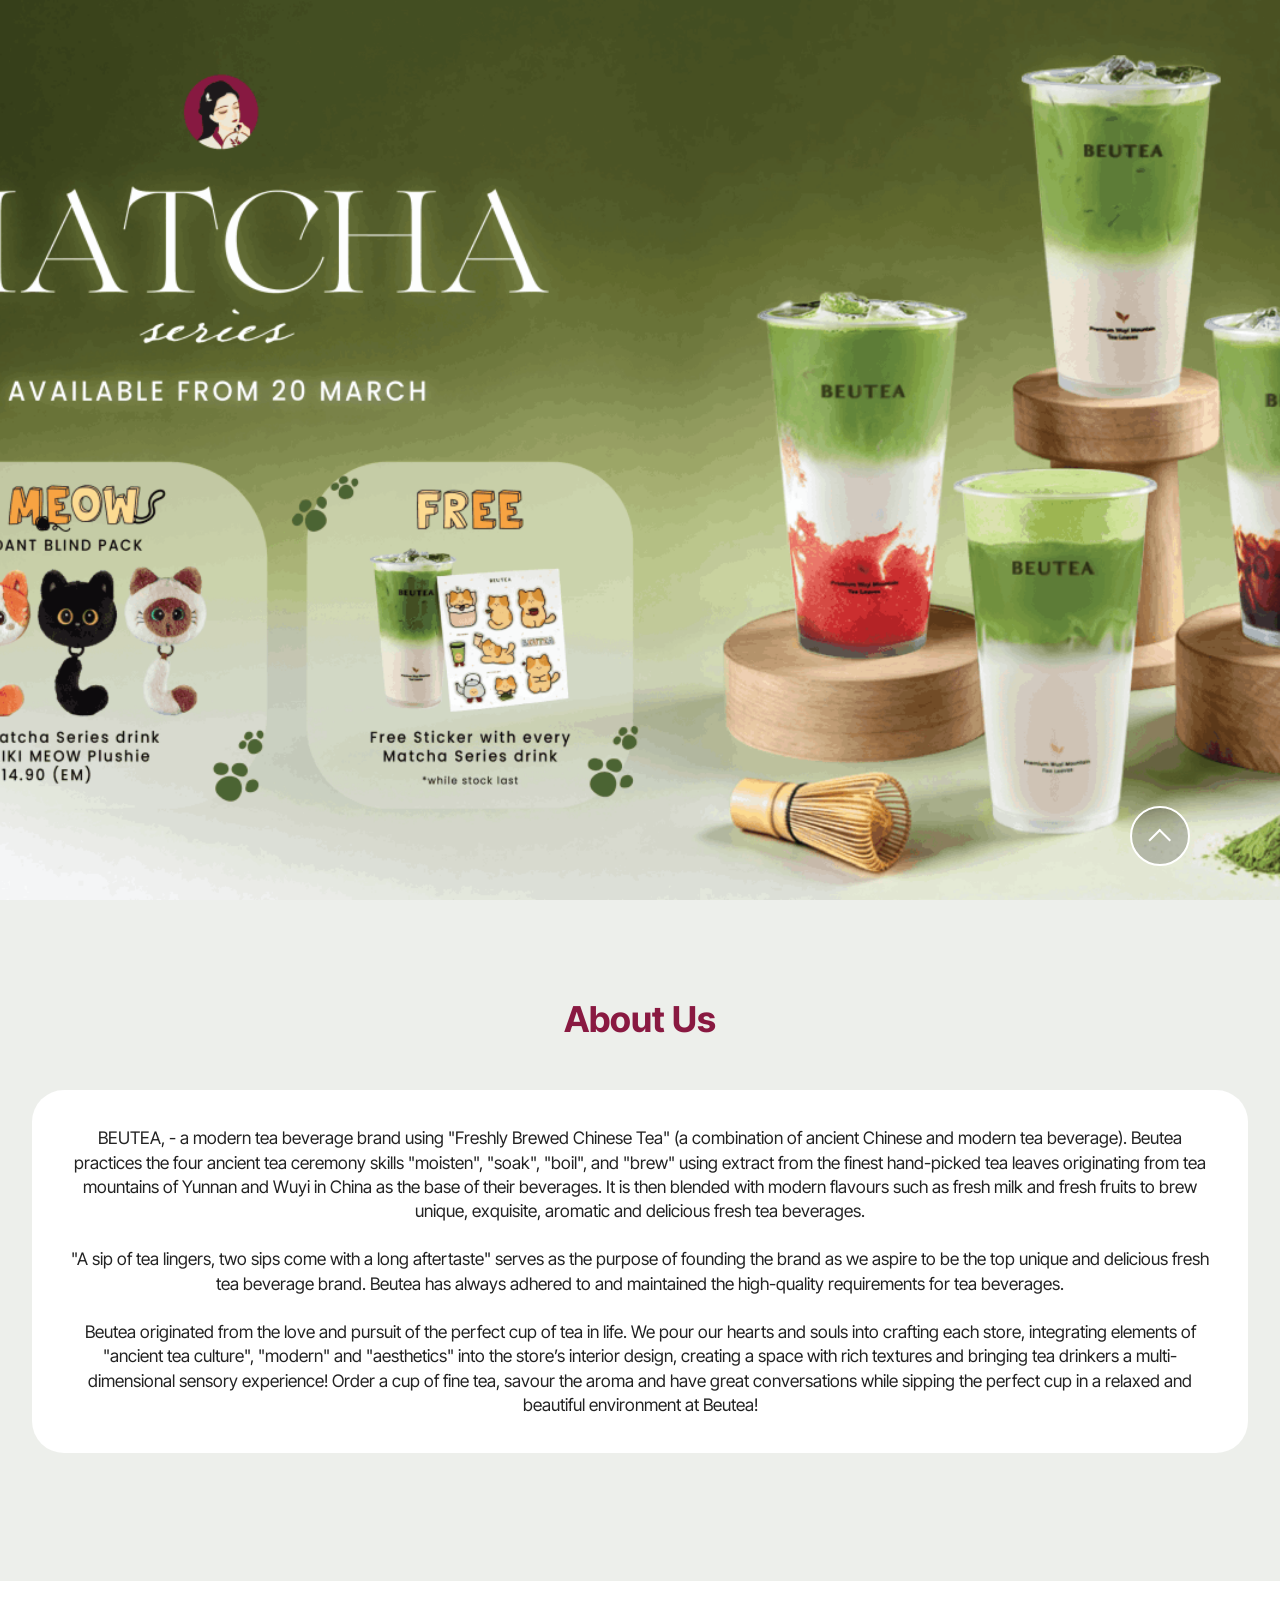
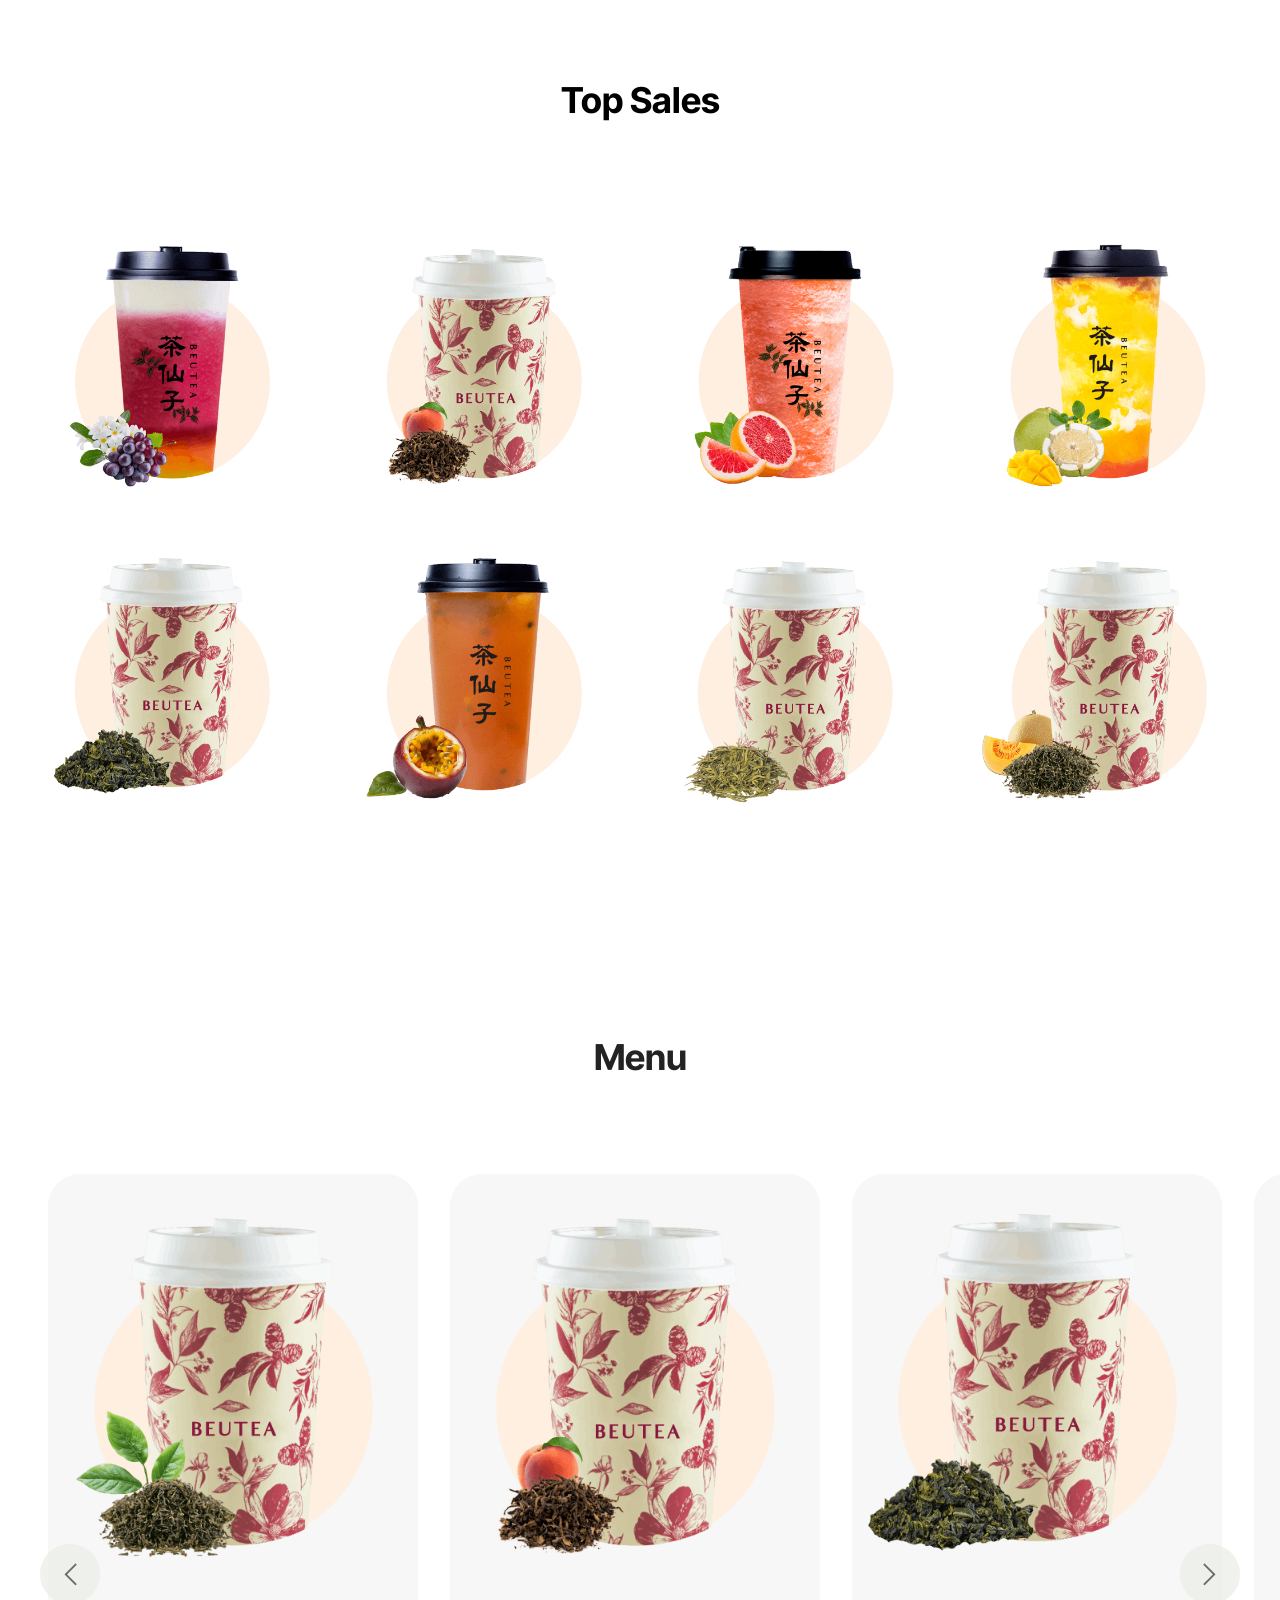
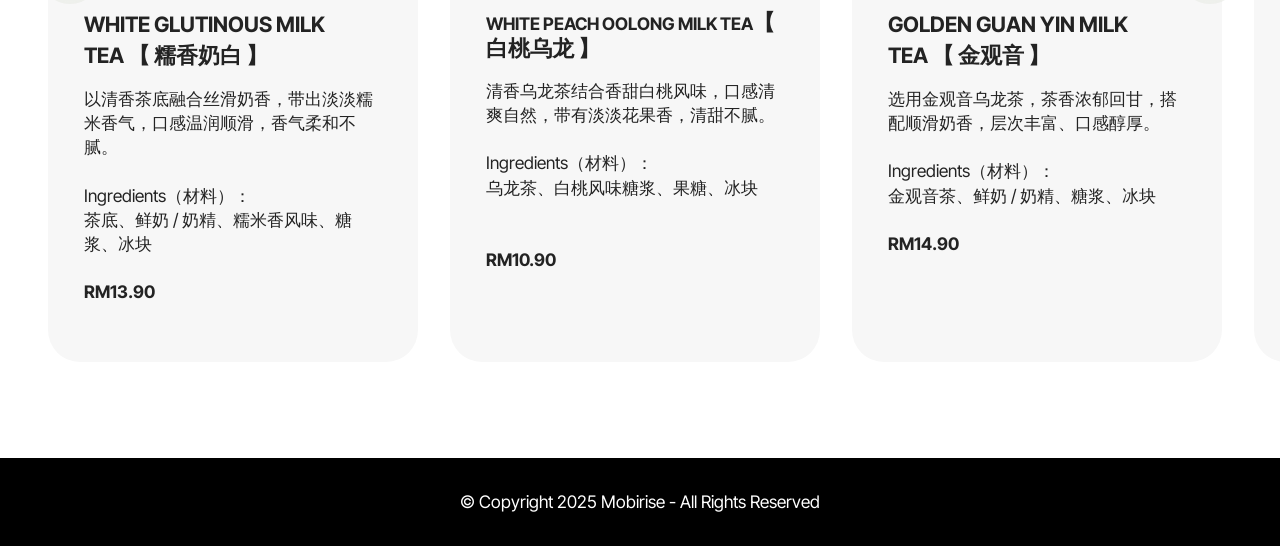
==== commit 46112636: "Update index.html" ====
--- a/index.html
+++ b/index.html
@@ -22,7 +22,7 @@
   <noscript><link rel="stylesheet" href="https://fonts.googleapis.com/css?family=Fjalla+One:400&display=swap"></noscript>
   <link rel="preload" href="https://fonts.googleapis.com/css?family=Kalam:300,400,700&display=swap" as="style" onload="this.onload=null;this.rel='stylesheet'">
   <noscript><link rel="stylesheet" href="https://fonts.googleapis.com/css?family=Kalam:300,400,700&display=swap"></noscript>
-  <link rel="preload" as="style" href="assets/mobirise/css/mbr-additional.css?v=HyM6ki"><link rel="stylesheet" href="assets/mobirise/css/mbr-additional.css?v=HyM6ki" type="text/css">
+  <link rel="preload" as="style" href="assets/mobirise/css/mbr-additional.css?v=AWk7nc"><link rel="stylesheet" href="assets/mobirise/css/mbr-additional.css?v=AWk7nc" type="text/css">
 
   
   
@@ -390,10 +390,8 @@
             </div>
         </div>
     </div>
-</section><section class="display-7" style="padding: 0;align-items: center;justify-content: center;flex-wrap: wrap;    align-content: center;display: flex;position: relative;height: 4rem;"><a href="https://mobiri.se/4654943" style="flex: 1 1;height: 4rem;position: absolute;width: 100%;z-index: 1;"><img alt="" style="height: 4rem;" src="[data-uri]"></a><p style="margin: 0;text-align: center;" class="display-7">&#8204;</p><a style="z-index:1" href="https://mobirise.com/builder/ai-website-builder.html">Free AI Website Software</a></section><script src="assets/bootstrap/js/bootstrap.bundle.min.js"></script>  <script src="assets/parallax/jarallax.js"></script>  <script src="assets/smoothscroll/smooth-scroll.js"></script>  <script src="assets/ytplayer/index.js"></script>  <script src="assets/embla/embla.min.js"></script>  <script src="assets/embla/script.js"></script>  <script src="assets/theme/js/script.js"></script>  
-  
-  
+</section>
  <div id="scrollToTop" class="scrollToTop mbr-arrow-up"><a style="text-align: center;"><i class="mbr-arrow-up-icon mbr-arrow-up-icon-cm cm-icon cm-icon-smallarrow-up"></i></a></div>
     <input name="animation" type="hidden">
   </body>
-</html>+</html>
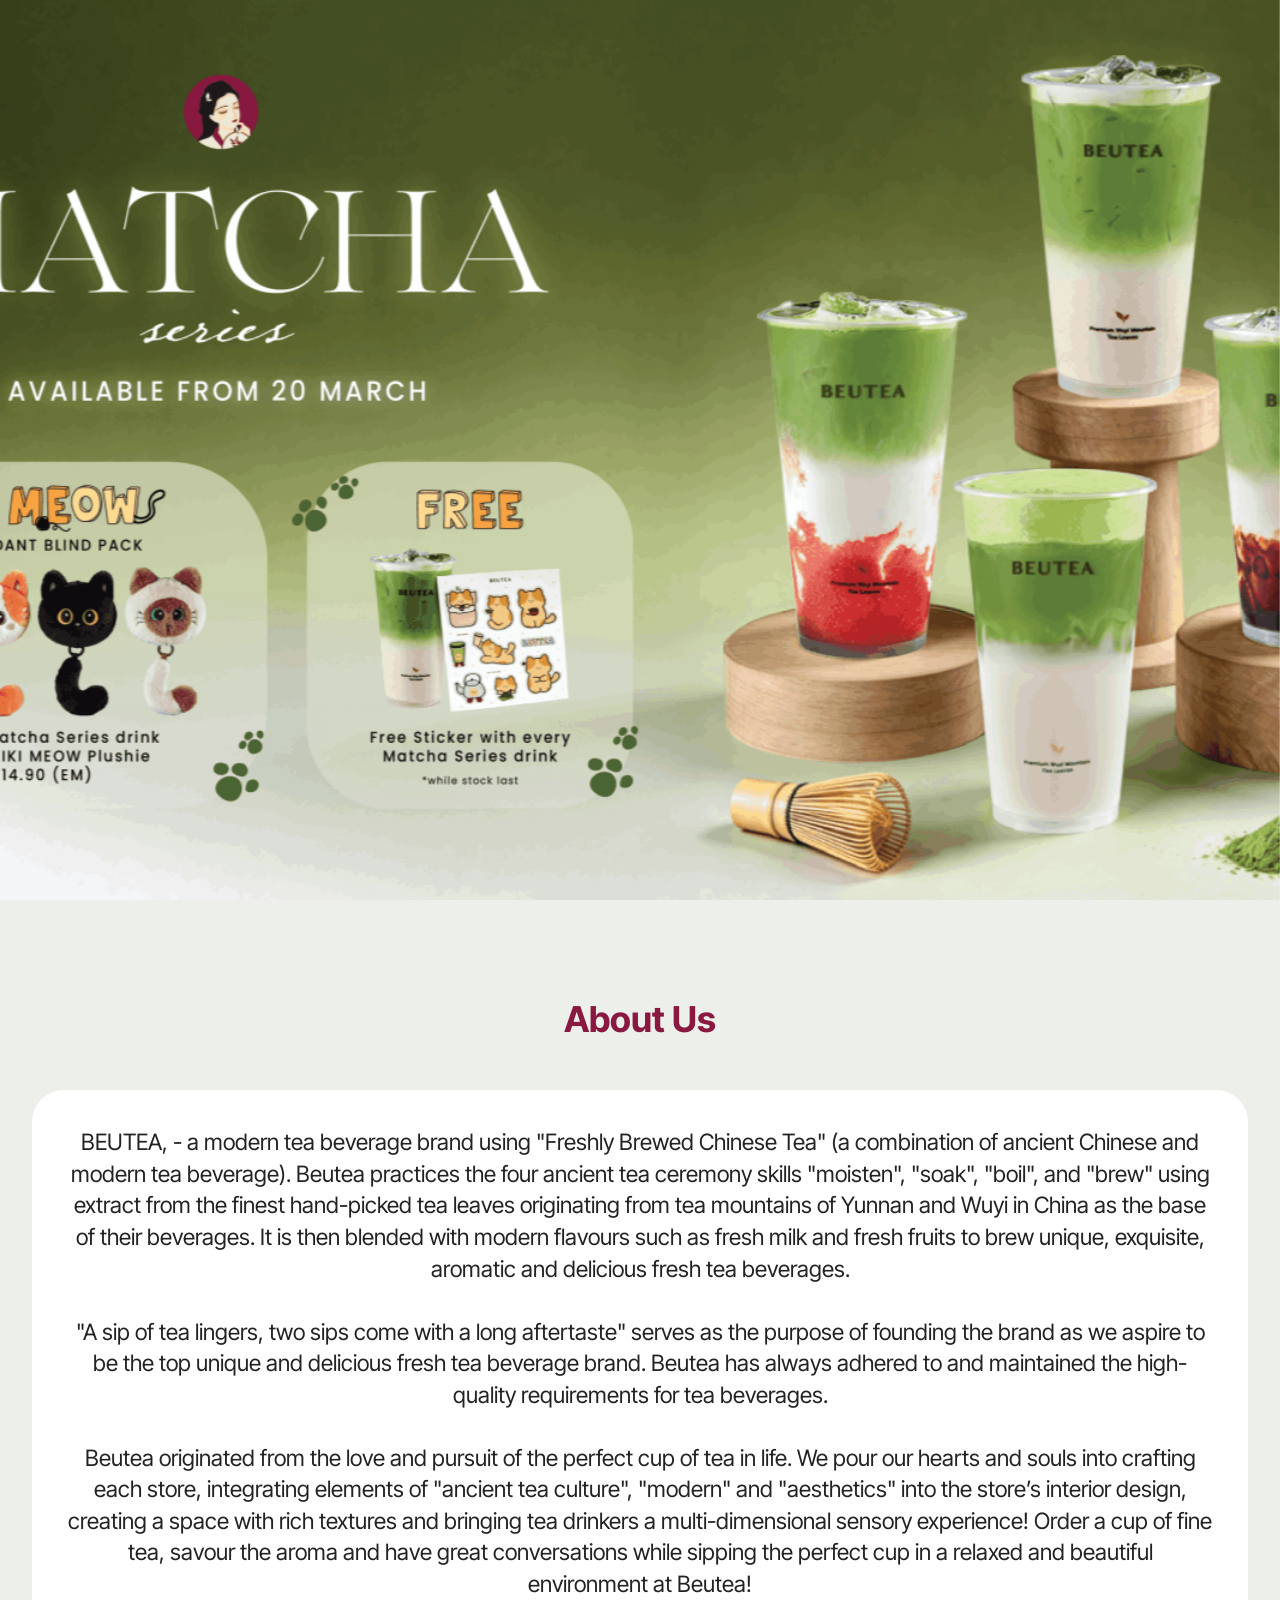
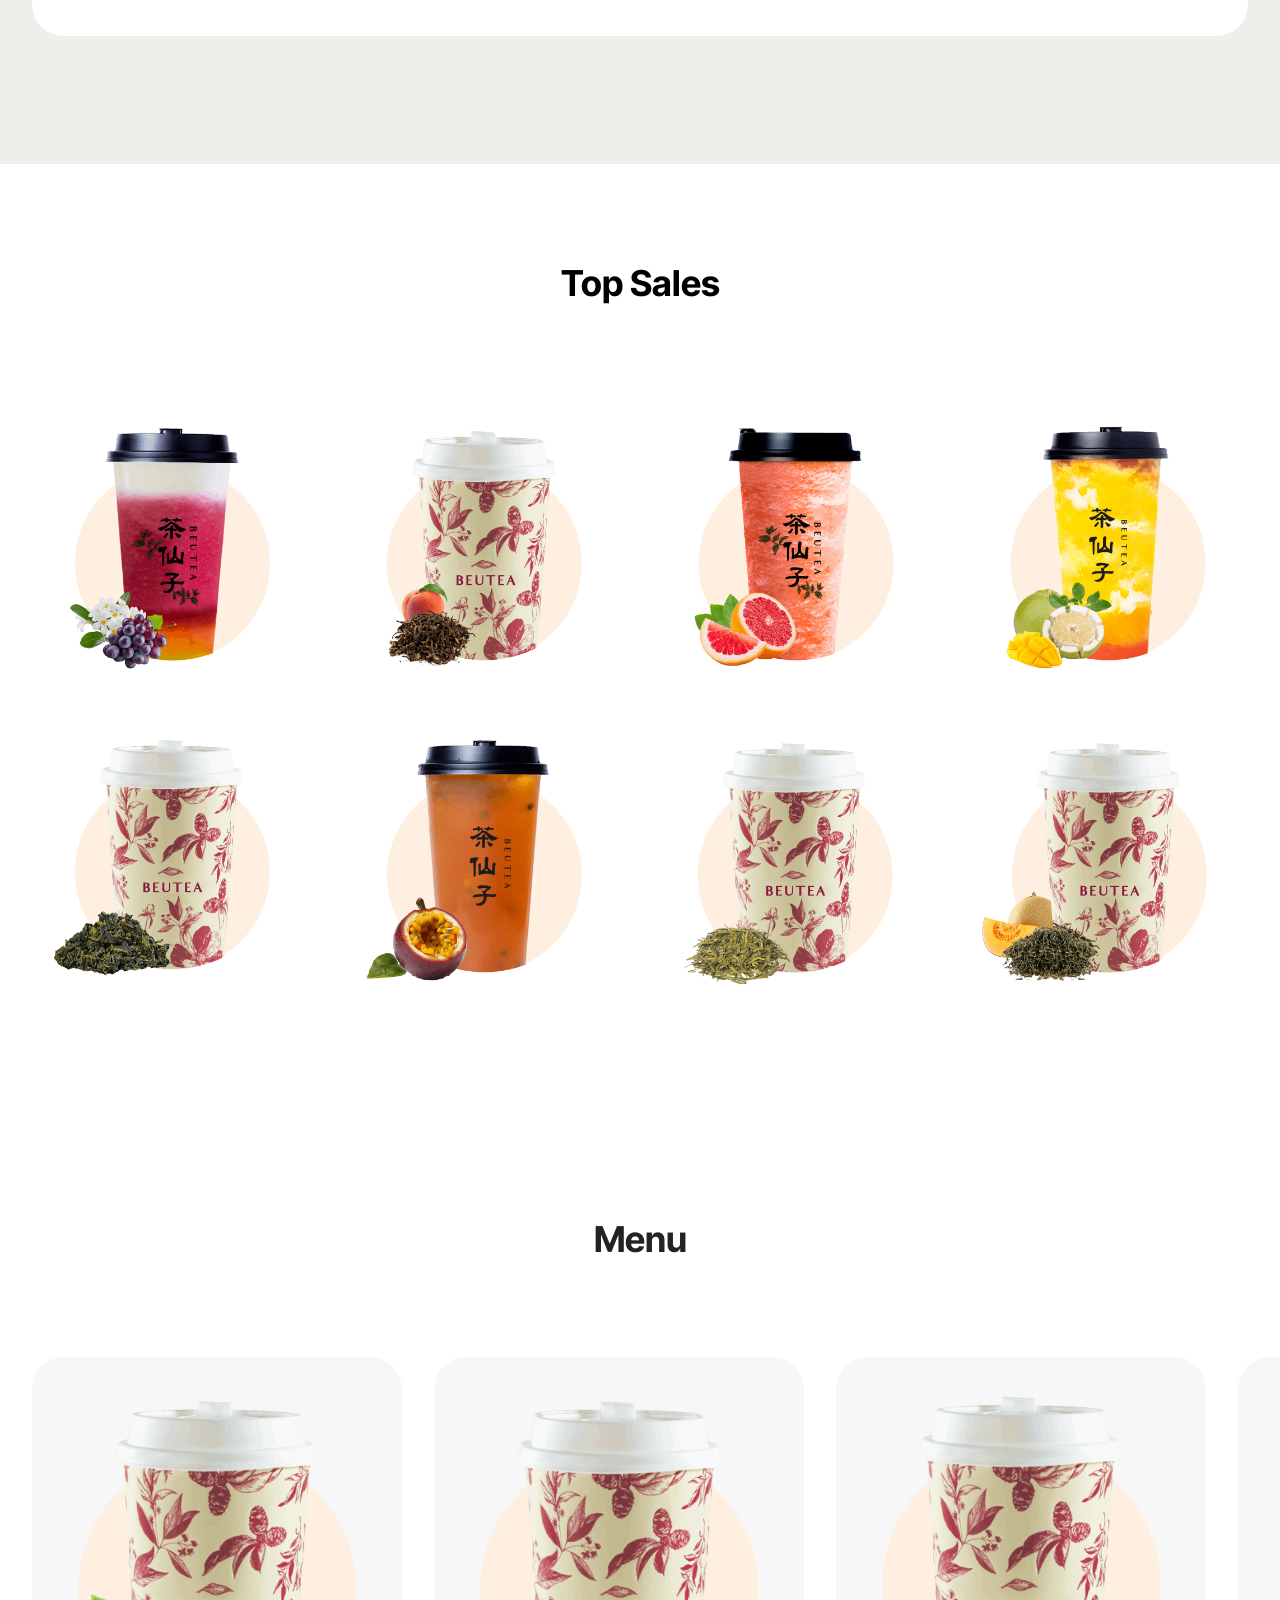
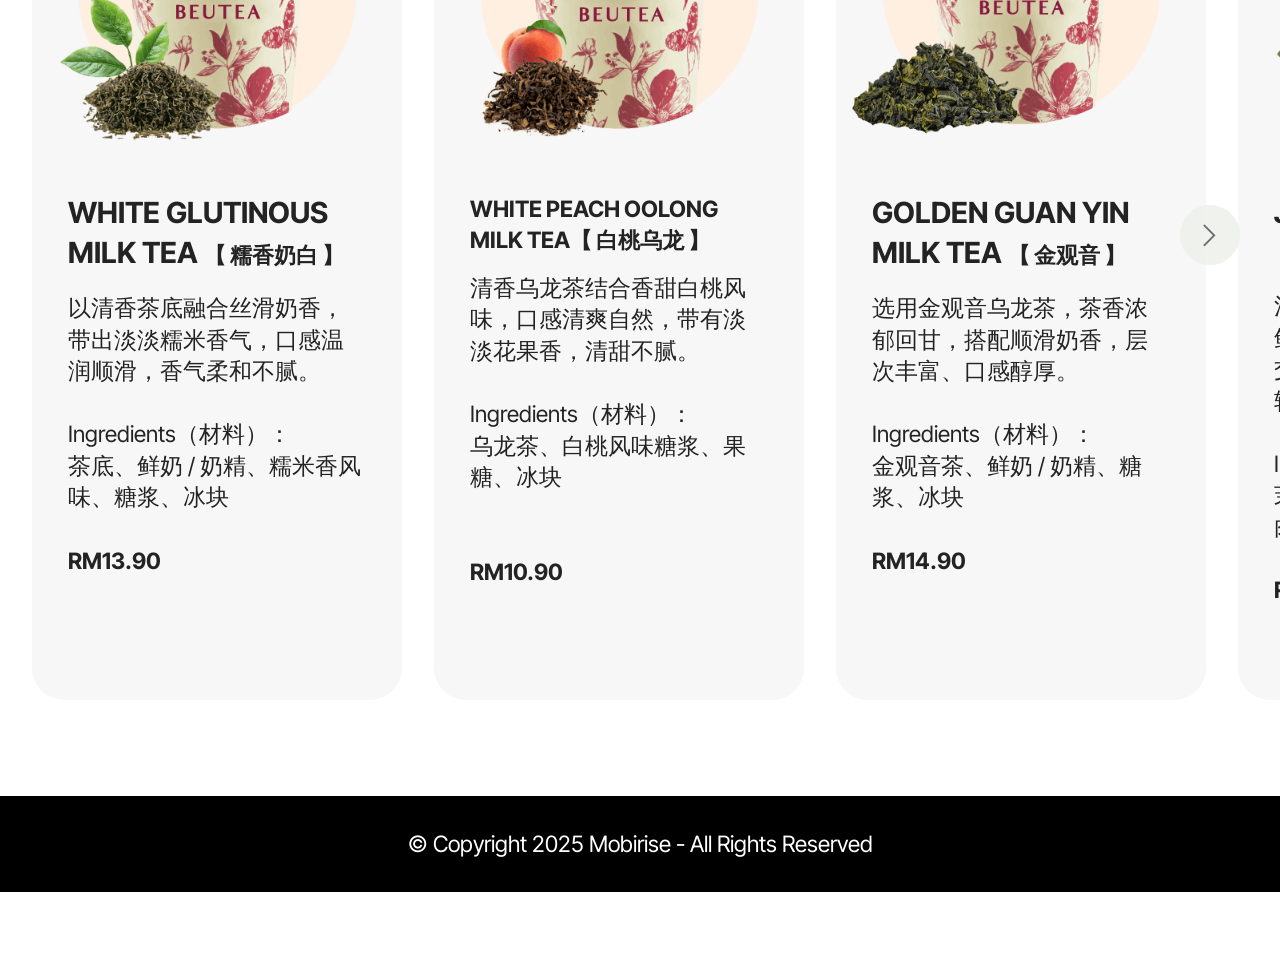
==== commit 2c4884ec: "create github pages" ====
--- a/index.html
+++ b/index.html
@@ -22,7 +22,7 @@
   <noscript><link rel="stylesheet" href="https://fonts.googleapis.com/css?family=Fjalla+One:400&display=swap"></noscript>
   <link rel="preload" href="https://fonts.googleapis.com/css?family=Kalam:300,400,700&display=swap" as="style" onload="this.onload=null;this.rel='stylesheet'">
   <noscript><link rel="stylesheet" href="https://fonts.googleapis.com/css?family=Kalam:300,400,700&display=swap"></noscript>
-  <link rel="preload" as="style" href="assets/mobirise/css/mbr-additional.css?v=AWk7nc"><link rel="stylesheet" href="assets/mobirise/css/mbr-additional.css?v=AWk7nc" type="text/css">
+  <link rel="preload" as="style" href="assets/mobirise/css/mbr-additional.css?v=YOIgb4"><link rel="stylesheet" href="assets/mobirise/css/mbr-additional.css?v=YOIgb4" type="text/css">
 
   
   
@@ -390,8 +390,10 @@
             </div>
         </div>
     </div>
-</section>
+</section><section class="display-7" style="padding: 0;align-items: center;justify-content: center;flex-wrap: wrap;    align-content: center;display: flex;position: relative;height: 4rem;"><a href="https://mobiri.se/4654943" style="flex: 1 1;height: 4rem;position: absolute;width: 100%;z-index: 1;"><img alt="" style="height: 4rem;" src="[data-uri]"></a><p style="margin: 0;text-align: center;" class="display-7">&#8204;</p><a style="z-index:1" href="https://mobirise.com/builder/ai-website-maker.html">Free AI Website Maker</a></section><script src="assets/bootstrap/js/bootstrap.bundle.min.js"></script>  <script src="assets/parallax/jarallax.js"></script>  <script src="assets/smoothscroll/smooth-scroll.js"></script>  <script src="assets/ytplayer/index.js"></script>  <script src="assets/embla/embla.min.js"></script>  <script src="assets/embla/script.js"></script>  <script src="assets/theme/js/script.js"></script>  
+  
+  
  <div id="scrollToTop" class="scrollToTop mbr-arrow-up"><a style="text-align: center;"><i class="mbr-arrow-up-icon mbr-arrow-up-icon-cm cm-icon cm-icon-smallarrow-up"></i></a></div>
     <input name="animation" type="hidden">
   </body>
-</html>
+</html>
--- a/assets/mobirise/css/mbr-additional.css
+++ b/assets/mobirise/css/mbr-additional.css
@@ -46,19 +46,19 @@
 }
 .display-5 {
   font-family: 'Inter Tight', sans-serif;
-  font-size: 1.4rem;
+  font-size: 2rem;
   line-height: 1.5;
 }
 .display-5 > .mbr-iconfont {
-  font-size: 1.75rem;
+  font-size: 2.5rem;
 }
 .display-7 {
   font-family: 'Inter Tight', sans-serif;
-  font-size: 1.1rem;
+  font-size: 1.5rem;
   line-height: 1.3;
 }
 .display-7 > .mbr-iconfont {
-  font-size: 1.375rem;
+  font-size: 1.875rem;
 }
 /* ---- Fluid typography for mobile devices ---- */
 /* 1.4 - font scale ratio ( bootstrap == 1.42857 ) */
@@ -87,14 +87,14 @@
     line-height: calc( 1.4 * (1rem + (1 - 1) * ((100vw - 20rem) / (48 - 20))));
   }
   .display-5 {
-    font-size: 1.12rem;
-    font-size: calc( 1.14rem + (1.4 - 1.14) * ((100vw - 20rem) / (48 - 20)));
-    line-height: calc( 1.4 * (1.14rem + (1.4 - 1.14) * ((100vw - 20rem) / (48 - 20))));
+    font-size: 1.6rem;
+    font-size: calc( 1.35rem + (2 - 1.35) * ((100vw - 20rem) / (48 - 20)));
+    line-height: calc( 1.4 * (1.35rem + (2 - 1.35) * ((100vw - 20rem) / (48 - 20))));
   }
   .display-7 {
-    font-size: 0.88rem;
-    font-size: calc( 1.0350000000000001rem + (1.1 - 1.0350000000000001) * ((100vw - 20rem) / (48 - 20)));
-    line-height: calc( 1.4 * (1.0350000000000001rem + (1.1 - 1.0350000000000001) * ((100vw - 20rem) / (48 - 20))));
+    font-size: 1.2rem;
+    font-size: calc( 1.175rem + (1.5 - 1.175) * ((100vw - 20rem) / (48 - 20)));
+    line-height: calc( 1.4 * (1.175rem + (1.5 - 1.175) * ((100vw - 20rem) / (48 - 20))));
   }
 }
 @media (min-width: 992px) and (max-width: 1400px) {
@@ -114,14 +114,14 @@
     line-height: calc( 1.4 * (1rem + (1 - 1) * ((100vw - 62rem) / (87 - 62))));
   }
   .display-5 {
-    font-size: 1.12rem;
-    font-size: calc( 1.14rem + (1.4 - 1.14) * ((100vw - 62rem) / (87 - 62)));
-    line-height: calc( 1.4 * (1.14rem + (1.4 - 1.14) * ((100vw - 62rem) / (87 - 62))));
+    font-size: 1.6rem;
+    font-size: calc( 1.35rem + (2 - 1.35) * ((100vw - 62rem) / (87 - 62)));
+    line-height: calc( 1.4 * (1.35rem + (2 - 1.35) * ((100vw - 62rem) / (87 - 62))));
   }
   .display-7 {
-    font-size: 0.88rem;
-    font-size: calc( 1.0350000000000001rem + (1.1 - 1.0350000000000001) * ((100vw - 62rem) / (87 - 62)));
-    line-height: calc( 1.4 * (1.0350000000000001rem + (1.1 - 1.0350000000000001) * ((100vw - 62rem) / (87 - 62))));
+    font-size: 1.2rem;
+    font-size: calc( 1.175rem + (1.5 - 1.175) * ((100vw - 62rem) / (87 - 62)));
+    line-height: calc( 1.4 * (1.175rem + (1.5 - 1.175) * ((100vw - 62rem) / (87 - 62))));
   }
 }
 /* Buttons */
@@ -642,13 +642,13 @@
 }
 .form-control {
   font-family: 'Inter Tight', sans-serif;
-  font-size: 1.1rem;
+  font-size: 1.5rem;
   line-height: 1.3;
   font-weight: 400;
   border-radius: 40px !important;
 }
 .form-control > .mbr-iconfont {
-  font-size: 1.375rem;
+  font-size: 1.875rem;
 }
 .form-control:hover,
 .form-control:focus {
@@ -657,12 +657,12 @@
 }
 .form-control:-webkit-input-placeholder {
   font-family: 'Inter Tight', sans-serif;
-  font-size: 1.1rem;
+  font-size: 1.5rem;
   line-height: 1.3;
   font-weight: 400;
 }
 .form-control:-webkit-input-placeholder > .mbr-iconfont {
-  font-size: 1.375rem;
+  font-size: 1.875rem;
 }
 blockquote {
   border-color: #2b7a69;
--- a/assets/mobirise/css/mbr-additional.css
+++ b/assets/mobirise/css/mbr-additional.css
@@ -46,19 +46,19 @@
 }
 .display-5 {
   font-family: 'Inter Tight', sans-serif;
-  font-size: 1.4rem;
+  font-size: 2rem;
   line-height: 1.5;
 }
 .display-5 > .mbr-iconfont {
-  font-size: 1.75rem;
+  font-size: 2.5rem;
 }
 .display-7 {
   font-family: 'Inter Tight', sans-serif;
-  font-size: 1.1rem;
+  font-size: 1.5rem;
   line-height: 1.3;
 }
 .display-7 > .mbr-iconfont {
-  font-size: 1.375rem;
+  font-size: 1.875rem;
 }
 /* ---- Fluid typography for mobile devices ---- */
 /* 1.4 - font scale ratio ( bootstrap == 1.42857 ) */
@@ -87,14 +87,14 @@
     line-height: calc( 1.4 * (1rem + (1 - 1) * ((100vw - 20rem) / (48 - 20))));
   }
   .display-5 {
-    font-size: 1.12rem;
-    font-size: calc( 1.14rem + (1.4 - 1.14) * ((100vw - 20rem) / (48 - 20)));
-    line-height: calc( 1.4 * (1.14rem + (1.4 - 1.14) * ((100vw - 20rem) / (48 - 20))));
+    font-size: 1.6rem;
+    font-size: calc( 1.35rem + (2 - 1.35) * ((100vw - 20rem) / (48 - 20)));
+    line-height: calc( 1.4 * (1.35rem + (2 - 1.35) * ((100vw - 20rem) / (48 - 20))));
   }
   .display-7 {
-    font-size: 0.88rem;
-    font-size: calc( 1.0350000000000001rem + (1.1 - 1.0350000000000001) * ((100vw - 20rem) / (48 - 20)));
-    line-height: calc( 1.4 * (1.0350000000000001rem + (1.1 - 1.0350000000000001) * ((100vw - 20rem) / (48 - 20))));
+    font-size: 1.2rem;
+    font-size: calc( 1.175rem + (1.5 - 1.175) * ((100vw - 20rem) / (48 - 20)));
+    line-height: calc( 1.4 * (1.175rem + (1.5 - 1.175) * ((100vw - 20rem) / (48 - 20))));
   }
 }
 @media (min-width: 992px) and (max-width: 1400px) {
@@ -114,14 +114,14 @@
     line-height: calc( 1.4 * (1rem + (1 - 1) * ((100vw - 62rem) / (87 - 62))));
   }
   .display-5 {
-    font-size: 1.12rem;
-    font-size: calc( 1.14rem + (1.4 - 1.14) * ((100vw - 62rem) / (87 - 62)));
-    line-height: calc( 1.4 * (1.14rem + (1.4 - 1.14) * ((100vw - 62rem) / (87 - 62))));
+    font-size: 1.6rem;
+    font-size: calc( 1.35rem + (2 - 1.35) * ((100vw - 62rem) / (87 - 62)));
+    line-height: calc( 1.4 * (1.35rem + (2 - 1.35) * ((100vw - 62rem) / (87 - 62))));
   }
   .display-7 {
-    font-size: 0.88rem;
-    font-size: calc( 1.0350000000000001rem + (1.1 - 1.0350000000000001) * ((100vw - 62rem) / (87 - 62)));
-    line-height: calc( 1.4 * (1.0350000000000001rem + (1.1 - 1.0350000000000001) * ((100vw - 62rem) / (87 - 62))));
+    font-size: 1.2rem;
+    font-size: calc( 1.175rem + (1.5 - 1.175) * ((100vw - 62rem) / (87 - 62)));
+    line-height: calc( 1.4 * (1.175rem + (1.5 - 1.175) * ((100vw - 62rem) / (87 - 62))));
   }
 }
 /* Buttons */
@@ -642,13 +642,13 @@
 }
 .form-control {
   font-family: 'Inter Tight', sans-serif;
-  font-size: 1.1rem;
+  font-size: 1.5rem;
   line-height: 1.3;
   font-weight: 400;
   border-radius: 40px !important;
 }
 .form-control > .mbr-iconfont {
-  font-size: 1.375rem;
+  font-size: 1.875rem;
 }
 .form-control:hover,
 .form-control:focus {
@@ -657,12 +657,12 @@
 }
 .form-control:-webkit-input-placeholder {
   font-family: 'Inter Tight', sans-serif;
-  font-size: 1.1rem;
+  font-size: 1.5rem;
   line-height: 1.3;
   font-weight: 400;
 }
 .form-control:-webkit-input-placeholder > .mbr-iconfont {
-  font-size: 1.375rem;
+  font-size: 1.875rem;
 }
 blockquote {
   border-color: #2b7a69;
